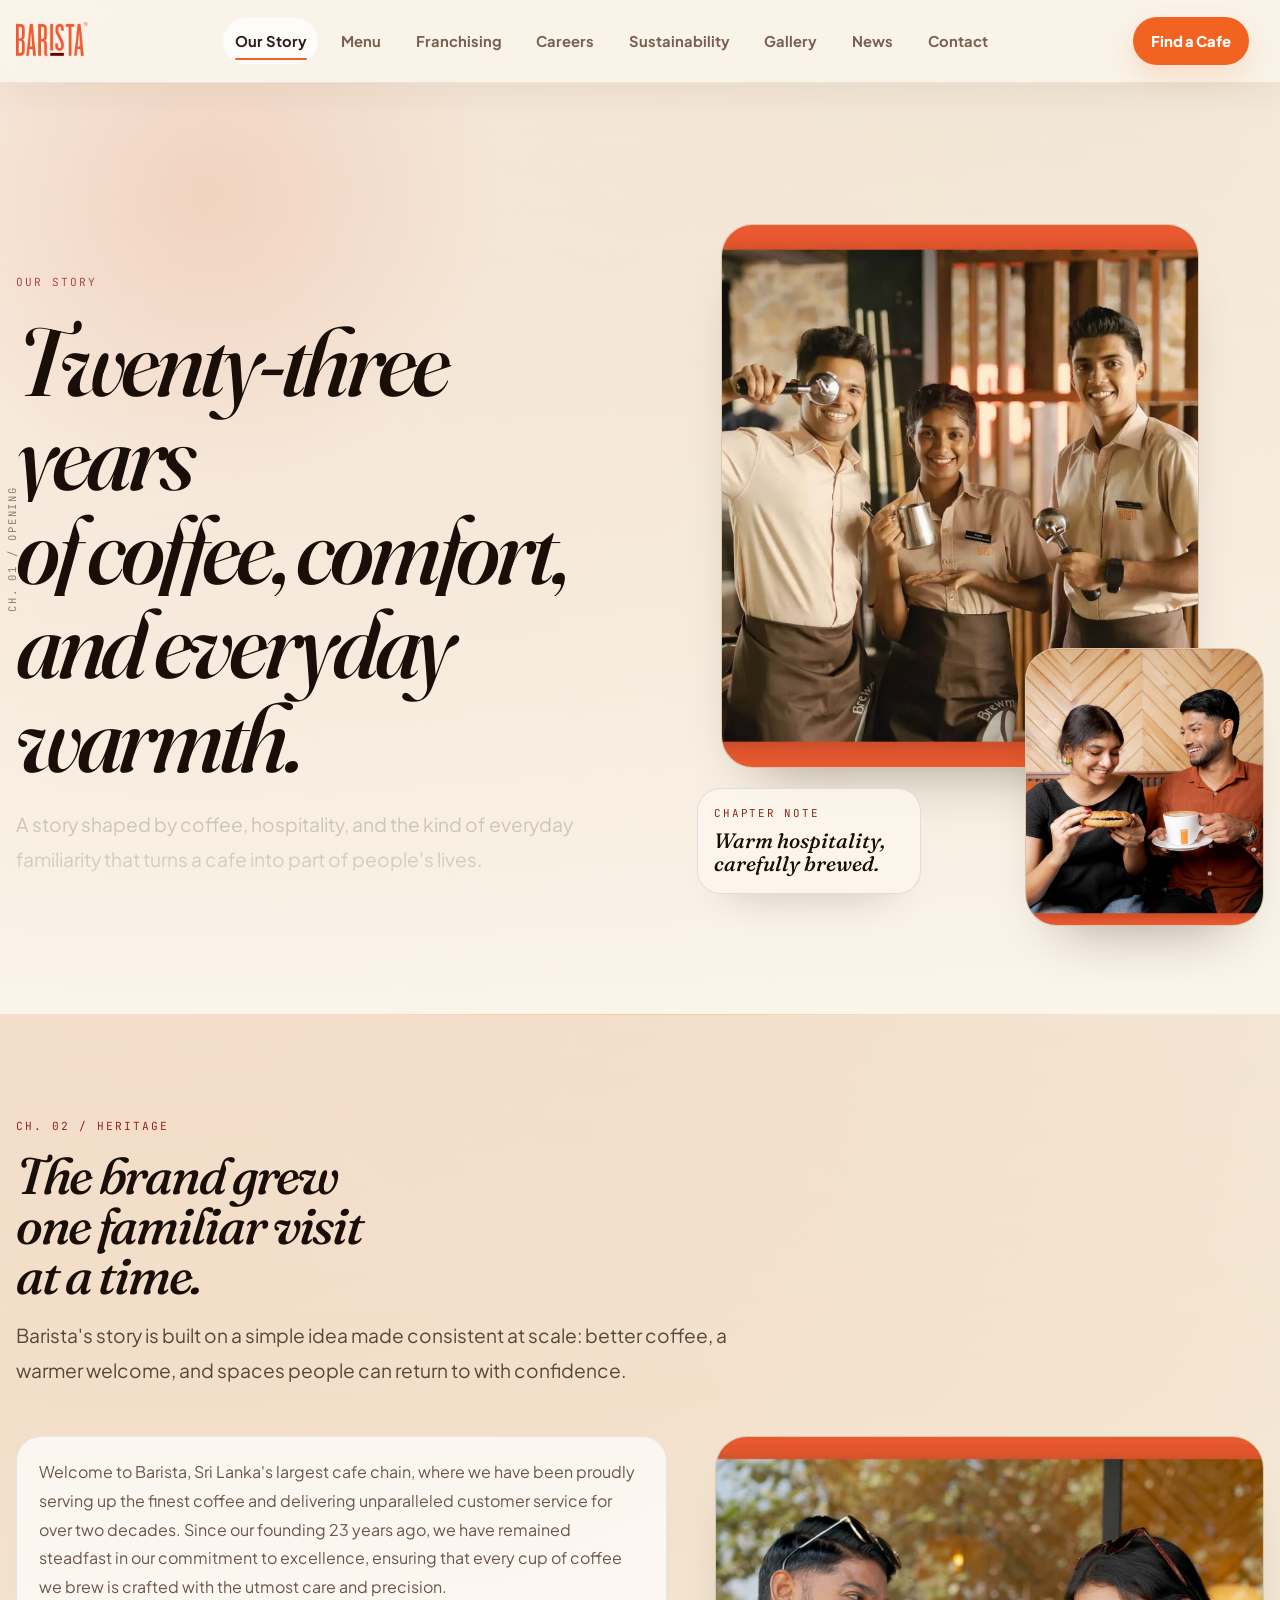
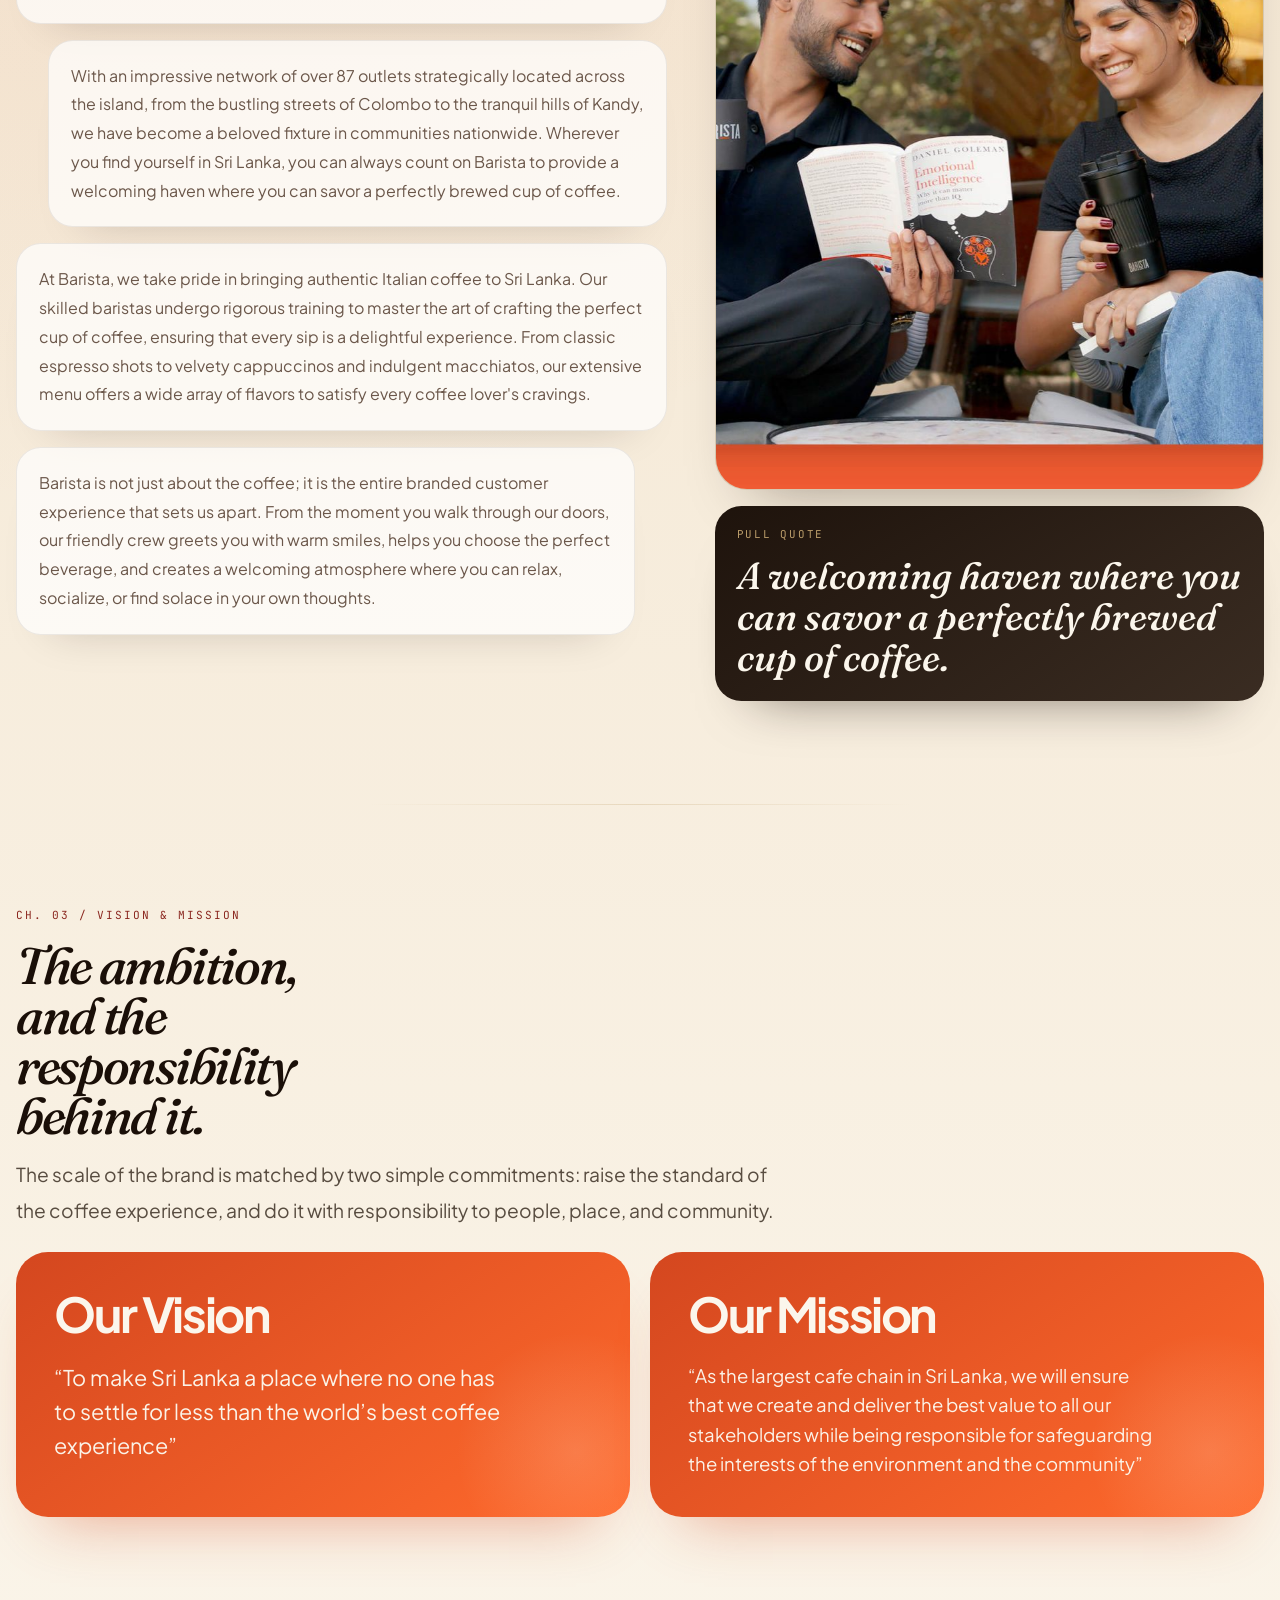
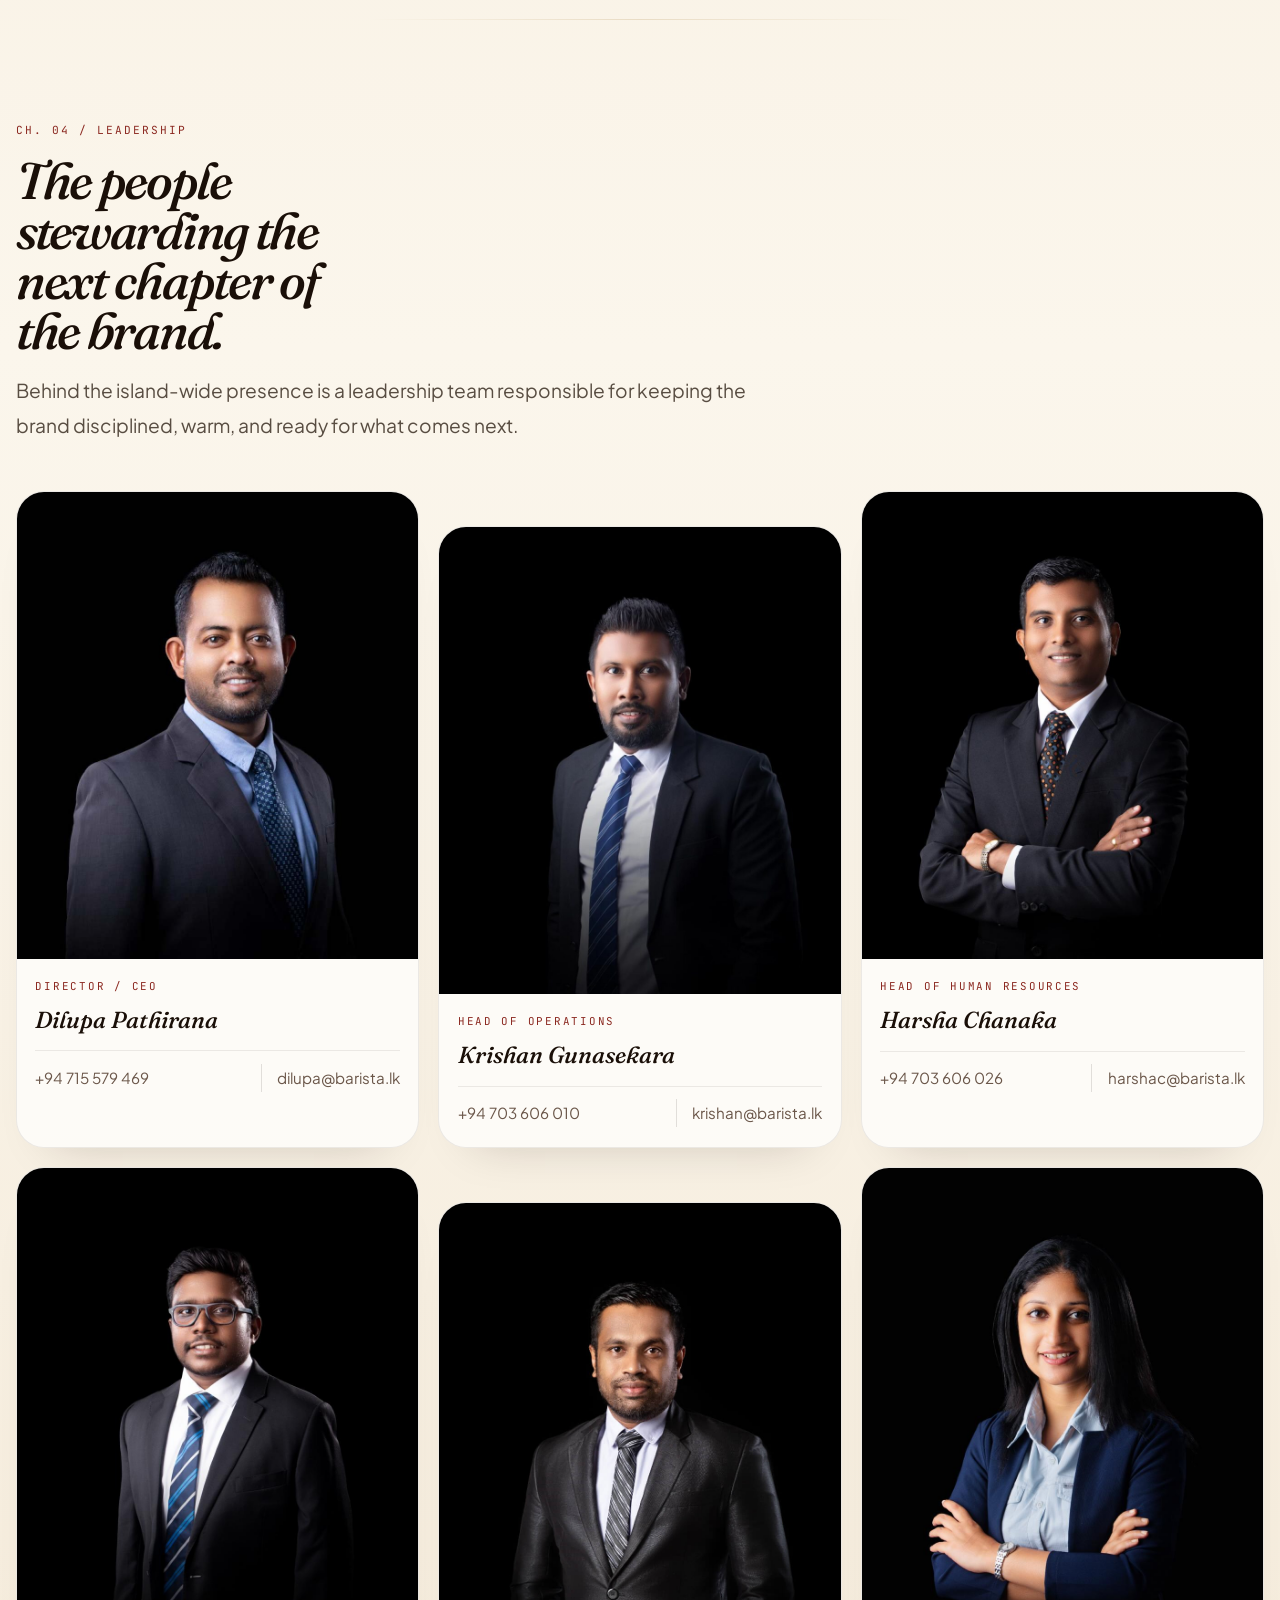
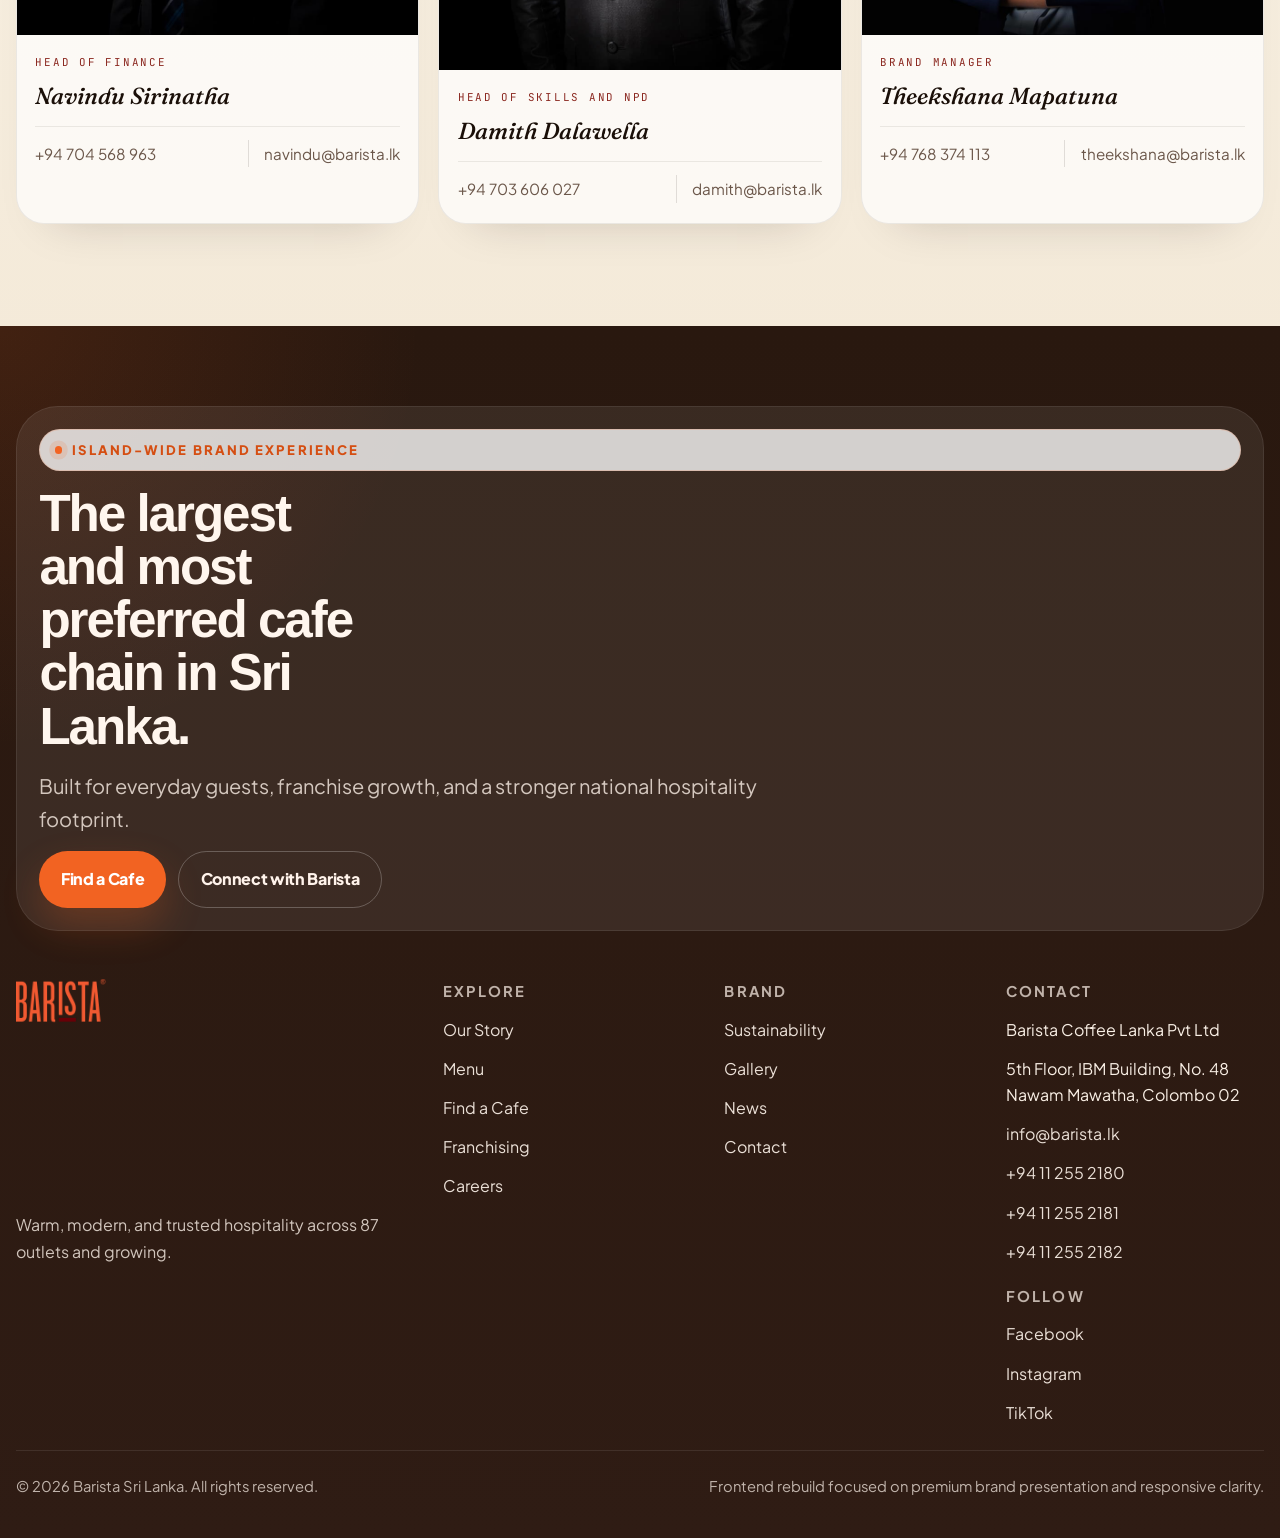
==== our-story.html @ 9b000ccd "Add rebuilt Barista site" ====
<!DOCTYPE html>
<html lang="en">
<head>
  <meta charset="UTF-8">
  <meta name="viewport" content="width=device-width, initial-scale=1.0">
  <title>Our Story | Barista Sri Lanka</title>
  <meta
    name="description"
    content="Step inside Barista Sri Lanka's story: 23 years of coffee, hospitality, island-wide presence, and the team shaping the brand."
  >
  <link rel="icon" href="assets/img/favicon.ico">
  <link rel="preconnect" href="https://fonts.googleapis.com">
  <link rel="preconnect" href="https://fonts.gstatic.com" crossorigin>
  <link
    href="https://fonts.googleapis.com/css2?family=Fraunces:ital,opsz,wght@0,9..144,300..900;1,9..144,300..900&family=Plus+Jakarta+Sans:wght@300..800&family=JetBrains+Mono:wght@400;500&display=swap"
    rel="stylesheet"
  >
  <link rel="stylesheet" href="styles/main.css">
  <script src="scripts/main.js" defer></script>
  <script src="scripts/our-story.js" defer></script>
</head>
<body class="page page--story">
  <site-header data-page="our-story"></site-header>

  <main class="os-page">
    <section class="os-hero" aria-labelledby="story-hero-title">
      <div class="container-wide os-hero__shell">
        <p class="os-spine" aria-hidden="true">CH. 01 / OPENING</p>

        <div class="os-hero__copy" data-story-settle>
          <p class="os-kicker">Our Story</p>
          <h1 class="os-display os-display--hero" id="story-hero-title">
            <span class="os-settle-line"><span>Twenty-three years</span></span>
            <span class="os-settle-line"><span>of coffee, comfort,</span></span>
            <span class="os-settle-line"><span>and everyday warmth.</span></span>
          </h1>
          <p class="os-hero__lead">
            A story shaped by coffee, hospitality, and the kind of everyday familiarity that turns a cafe into part of
            people's lives.
          </p>
        </div>

        <div class="os-hero__visual">
          <figure class="os-media os-hero__visual-main" data-reveal>
            <div class="os-parallax-frame" data-story-parallax>
              <img
                src="assets/img/slider2-1-1536x1025.jpg"
                alt="Guests enjoying coffee and conversation inside Barista"
                decoding="async"
              >
            </div>
          </figure>

          <figure class="os-media os-hero__visual-secondary" data-reveal>
            <div class="os-parallax-frame" data-story-parallax>
              <img
                src="assets/img/slider-oct-11-1536x1025.jpg"
                alt="A warm Barista cafe moment built around coffee and connection"
                loading="lazy"
                decoding="async"
              >
            </div>
          </figure>

          <div class="os-hero__plaque" data-reveal>
            <span>Chapter note</span>
            <strong>Warm hospitality, carefully brewed.</strong>
          </div>
        </div>
      </div>
    </section>

    <section class="os-section os-section--story" aria-labelledby="story-chapter-title" data-story-chapter>
      <div class="container-wide">
        <div class="os-section__heading" data-reveal>
          <p class="os-kicker">CH. 02 / HERITAGE</p>
          <h2 class="os-display os-display--section" id="story-chapter-title">The brand grew one familiar visit at a time.</h2>
          <p class="os-section__lead">
            Barista's story is built on a simple idea made consistent at scale: better coffee, a warmer welcome, and spaces
            people can return to with confidence.
          </p>
        </div>

        <div class="os-story__layout">
          <div class="os-story__copy">
            <article class="os-story-block" data-reveal>
              <p>
                Welcome to Barista, Sri Lanka's largest cafe chain, where we have been proudly serving up the finest coffee
                and delivering unparalleled customer service for over two decades. Since our founding 23 years ago, we have
                remained steadfast in our commitment to excellence, ensuring that every cup of coffee we brew is crafted with
                the utmost care and precision.
              </p>
            </article>

            <article class="os-story-block" data-reveal>
              <p>
                With an impressive network of over 87 outlets strategically located across the island, from the bustling
                streets of Colombo to the tranquil hills of Kandy, we have become a beloved fixture in communities nationwide.
                Wherever you find yourself in Sri Lanka, you can always count on Barista to provide a welcoming haven where
                you can savor a perfectly brewed cup of coffee.
              </p>
            </article>

            <article class="os-story-block" data-reveal>
              <p>
                At Barista, we take pride in bringing authentic Italian coffee to Sri Lanka. Our skilled baristas undergo
                rigorous training to master the art of crafting the perfect cup of coffee, ensuring that every sip is a
                delightful experience. From classic espresso shots to velvety cappuccinos and indulgent macchiatos, our
                extensive menu offers a wide array of flavors to satisfy every coffee lover's cravings.
              </p>
            </article>

            <article class="os-story-block" data-reveal>
              <p>
                Barista is not just about the coffee; it is the entire branded customer experience that sets us apart. From
                the moment you walk through our doors, our friendly crew greets you with warm smiles, helps you choose the
                perfect beverage, and creates a welcoming atmosphere where you can relax, socialize, or find solace in your
                own thoughts.
              </p>
            </article>
          </div>

          <div class="os-story__aside">
            <figure class="os-media os-story__media" data-reveal>
              <div class="os-parallax-frame" data-story-parallax>
                <img
                  src="assets/img/slider-oct-3-1536x1025.jpg"
                  alt="A refined Barista dining and cafe atmosphere"
                  loading="lazy"
                  decoding="async"
                >
              </div>
            </figure>

            <aside class="os-pullquote" data-reveal>
              <p class="os-pullquote__label">Pull quote</p>
              <blockquote>
                A welcoming haven where you can savor a perfectly brewed cup of coffee.
              </blockquote>
            </aside>
          </div>
        </div>
      </div>
    </section>

    <section class="os-section os-section--purpose" aria-labelledby="story-purpose-title" data-story-chapter>
      <div class="container-wide">
        <div class="os-section__heading os-section__heading--compact" data-reveal>
          <p class="os-kicker">CH. 03 / VISION &amp; MISSION</p>
          <h2 class="os-display os-display--section" id="story-purpose-title">The ambition, and the responsibility behind it.</h2>
          <p class="os-section__lead">
            The scale of the brand is matched by two simple commitments: raise the standard of the coffee experience, and
            do it with responsibility to people, place, and community.
          </p>
        </div>

        <div class="os-purpose-grid">
          <article class="os-purpose-card" data-reveal>
            <h3 class="os-purpose-card__title">Our Vision</h3>
            <blockquote class="os-purpose-card__body">
              &ldquo;To make Sri Lanka a place where no one has to settle for less than the world&rsquo;s best coffee experience&rdquo;
            </blockquote>
          </article>

          <article class="os-purpose-card os-purpose-card--mission" data-reveal>
            <h3 class="os-purpose-card__title">Our Mission</h3>
            <blockquote class="os-purpose-card__body">
              &ldquo;As the largest cafe chain in Sri Lanka, we will ensure that we create and deliver the best value to all
              our stakeholders while being responsible for safeguarding the interests of the environment and the
              community&rdquo;
            </blockquote>
          </article>
        </div>
      </div>
    </section>

    <section class="os-section os-section--team" aria-labelledby="story-team-title" data-story-chapter>
      <div class="container-wide">
        <div class="os-section__heading" data-reveal>
          <p class="os-kicker">CH. 04 / LEADERSHIP</p>
          <h2 class="os-display os-display--section" id="story-team-title">The people stewarding the next chapter of the brand.</h2>
          <p class="os-section__lead">
            Behind the island-wide presence is a leadership team responsible for keeping the brand disciplined, warm, and
            ready for what comes next.
          </p>
        </div>

        <div class="os-team-grid">
          <article class="os-team-card" data-reveal>
            <figure class="os-team-card__media">
              <img src="assets/img/Dilupa.jpg" alt="Portrait of Dilupa Pathirana" loading="lazy" decoding="async">
            </figure>
            <div class="os-team-card__body">
              <p class="os-team-card__role">Director / CEO</p>
              <h3>Dilupa Pathirana</h3>
              <div class="os-team-card__contact">
                <a href="tel:+94715579469">+94 715 579 469</a>
                <a href="mailto:dilupa@barista.lk">dilupa@barista.lk</a>
              </div>
            </div>
          </article>

          <article class="os-team-card" data-reveal>
            <figure class="os-team-card__media">
              <img src="assets/img/Krishan.jpeg" alt="Portrait of Krishan Gunasekara" loading="lazy" decoding="async">
            </figure>
            <div class="os-team-card__body">
              <p class="os-team-card__role">Head of Operations</p>
              <h3>Krishan Gunasekara</h3>
              <div class="os-team-card__contact">
                <a href="tel:+94703606010">+94 703 606 010</a>
                <a href="mailto:krishan@barista.lk">krishan@barista.lk</a>
              </div>
            </div>
          </article>

          <article class="os-team-card" data-reveal>
            <figure class="os-team-card__media">
              <img src="assets/img/harsha.jpeg" alt="Portrait of Harsha Chanaka" loading="lazy" decoding="async">
            </figure>
            <div class="os-team-card__body">
              <p class="os-team-card__role">Head of Human Resources</p>
              <h3>Harsha Chanaka</h3>
              <div class="os-team-card__contact">
                <a href="tel:+94703606026">+94 703 606 026</a>
                <a href="mailto:harshac@barista.lk">harshac@barista.lk</a>
              </div>
            </div>
          </article>

          <article class="os-team-card" data-reveal>
            <figure class="os-team-card__media">
              <img src="assets/img/navindu.jpg" alt="Portrait of Navindu Sirinatha" loading="lazy" decoding="async">
            </figure>
            <div class="os-team-card__body">
              <p class="os-team-card__role">Head of Finance</p>
              <h3>Navindu Sirinatha</h3>
              <div class="os-team-card__contact">
                <a href="tel:+94704568963">+94 704 568 963</a>
                <a href="mailto:navindu@barista.lk">navindu@barista.lk</a>
              </div>
            </div>
          </article>

          <article class="os-team-card" data-reveal>
            <figure class="os-team-card__media">
              <img src="assets/img/damith.jpg" alt="Portrait of Damith Dalawella" loading="lazy" decoding="async">
            </figure>
            <div class="os-team-card__body">
              <p class="os-team-card__role">Head of Skills and NPD</p>
              <h3>Damith Dalawella</h3>
              <div class="os-team-card__contact">
                <a href="tel:+94703606027">+94 703 606 027</a>
                <a href="mailto:damith@barista.lk">damith@barista.lk</a>
              </div>
            </div>
          </article>

          <article class="os-team-card" data-reveal>
            <figure class="os-team-card__media">
              <img src="assets/img/theekshana.jpeg" alt="Portrait of Theekshana Mapatuna" loading="lazy" decoding="async">
            </figure>
            <div class="os-team-card__body">
              <p class="os-team-card__role">Brand Manager</p>
              <h3>Theekshana Mapatuna</h3>
              <div class="os-team-card__contact">
                <a href="tel:+94768374113">+94 768 374 113</a>
                <a href="mailto:theekshana@barista.lk">theekshana@barista.lk</a>
              </div>
            </div>
          </article>
        </div>
      </div>
    </section>
  </main>

  <site-footer></site-footer>
</body>
</html>
---- styles/main.css ----
:root {
  --color-bg: #fffaf5;
  --color-bg-soft: #f8efe5;
  --color-bg-alt: #f3e6d8;
  --color-surface: rgba(255, 255, 255, 0.9);
  --color-surface-strong: #ffffff;
  --color-orange: #f26322;
  --color-orange-deep: #d54e12;
  --color-orange-soft: #ffe2d4;
  --color-brown: #8a5c3b;
  --color-brown-soft: #b69072;
  --color-espresso: #2f1c14;
  --color-espresso-soft: #4a3125;
  --color-text: #40291c;
  --color-muted: #7a6051;
  --color-line: rgba(64, 41, 28, 0.12);
  --color-line-strong: rgba(64, 41, 28, 0.2);
  --color-success: #3c7a54;
  --shadow-soft: 0 16px 40px rgba(73, 39, 18, 0.09);
  --shadow-card: 0 24px 80px rgba(73, 39, 18, 0.12);
  --shadow-hover: 0 26px 70px rgba(57, 28, 12, 0.18);
  --radius-sm: 12px;
  --radius-md: 20px;
  --radius-lg: 32px;
  --radius-xl: 42px;
  --space-1: 0.5rem;
  --space-2: 0.75rem;
  --space-3: 1rem;
  --space-4: 1.5rem;
  --space-5: 2rem;
  --space-6: 3rem;
  --space-7: 4rem;
  --space-8: 5rem;
  --space-9: 7rem;
  --space-10: 9rem;
  --container: min(1160px, calc(100% - 2rem));
  --container-wide: min(1280px, calc(100% - 2rem));
  --transition-base: 220ms ease;
  --transition-slow: 420ms ease;
  --font-sans: "Manrope", "Segoe UI", sans-serif;
  --font-display: "Fraunces", Georgia, serif;

  /* ── Manifesto palette ── */
  --paper: #f4ede1;
  --paper-cream: #fbf6ec;
  --paper-deep: #e6d8bf;
  --ink: #1a0f08;
  --ink-soft: #2a1d12;
  --smoke: #6b574a;
  --ember: #d4471f;
  --ember-deep: #a73717;
  --cardamom: #8b2820;
  --brass: #b08a4a;
  --brass-soft: #d9b87c;
  --ease-out-soft: cubic-bezier(0.2, 0.7, 0.2, 1);
  --font-mono: "JetBrains Mono", ui-monospace, "SF Mono", monospace;
}

*,
*::before,
*::after {
  box-sizing: border-box;
}

html {
  scroll-behavior: smooth;
}

body {
  margin: 0;
  font-family: var(--font-sans);
  background:
    radial-gradient(circle at top left, rgba(242, 99, 34, 0.12), transparent 26%),
    radial-gradient(circle at bottom right, rgba(138, 92, 59, 0.1), transparent 22%),
    var(--color-bg);
  color: var(--color-text);
  line-height: 1.65;
  text-rendering: optimizeLegibility;
  -webkit-font-smoothing: antialiased;
}

body.menu-open {
  overflow: hidden;
}

img,
picture,
video {
  display: block;
  max-width: 100%;
}

video {
  width: 100%;
}

button,
input,
select,
textarea {
  font: inherit;
}

a {
  color: inherit;
  text-decoration: none;
}

p,
ul,
ol,
figure {
  margin: 0;
}

ul,
ol {
  padding: 0;
}

site-header,
site-footer {
  display: block;
}

.container,
.container-wide {
  width: var(--container);
  margin-inline: auto;
}

.container-wide {
  width: var(--container-wide);
}

.section {
  padding: var(--space-9) 0;
}

.section--tight {
  padding: var(--space-7) 0;
}

.section--flush-top {
  padding-top: 0;
}

.section--accent {
  background: linear-gradient(180deg, rgba(243, 230, 216, 0.7), rgba(255, 250, 245, 0));
}

.section--dark {
  background: linear-gradient(135deg, #2b190f, #452b1f);
  color: #fbf4ed;
}

.stack {
  display: grid;
  gap: var(--space-4);
}

.split-grid {
  display: grid;
  gap: clamp(1.75rem, 4vw, 4rem);
  align-items: center;
  grid-template-columns: repeat(2, minmax(0, 1fr));
}

.three-up,
.four-up,
.auto-grid {
  display: grid;
  gap: 1.25rem;
}

.three-up {
  grid-template-columns: repeat(3, minmax(0, 1fr));
}

.four-up {
  grid-template-columns: repeat(4, minmax(0, 1fr));
}

.auto-grid {
  grid-template-columns: repeat(auto-fit, minmax(220px, 1fr));
}

.eyebrow {
  display: inline-flex;
  align-items: center;
  gap: 0.65rem;
  padding: 0.55rem 0.9rem;
  border: 1px solid rgba(242, 99, 34, 0.18);
  border-radius: 999px;
  background: rgba(255, 255, 255, 0.78);
  color: var(--color-orange-deep);
  font-size: 0.82rem;
  font-weight: 800;
  letter-spacing: 0.16em;
  text-transform: uppercase;
}

.eyebrow::before {
  content: "";
  width: 0.45rem;
  height: 0.45rem;
  border-radius: 50%;
  background: var(--color-orange);
  box-shadow: 0 0 0 0.35rem rgba(242, 99, 34, 0.14);
}

.display,
.section-title,
.page-title,
.hero-title {
  margin: 0;
  font-family: var(--font-sans);
  font-weight: 800;
  color: var(--color-espresso);
  line-height: 1.04;
  letter-spacing: -0.04em;
}

.hero-title {
  font-size: clamp(3.1rem, 8vw, 6.1rem);
  max-width: 11ch;
}

.page-title {
  font-size: clamp(2.8rem, 7vw, 4.7rem);
  max-width: 12ch;
}

.section-title {
  font-size: clamp(2rem, 4vw, 3.2rem);
  max-width: 12ch;
}

.display {
  font-size: clamp(2.3rem, 4.3vw, 3.7rem);
  max-width: 11ch;
}

.display--serif,
.page-title span,
.section-title span,
.hero-title span,
.accent-serf {
  font-family: var(--font-display);
  font-weight: 700;
}

.lead {
  font-size: clamp(1.05rem, 1.6vw, 1.25rem);
  color: var(--color-muted);
  max-width: 58ch;
}

.lead--light {
  color: rgba(255, 241, 233, 0.78);
}

.section-title--light {
  color: #fff6ee;
}

.muted {
  color: var(--color-muted);
}

.small {
  font-size: 0.92rem;
}

.pill-row,
.button-row,
.meta-row,
.tag-row {
  display: flex;
  flex-wrap: wrap;
  gap: 0.75rem;
}

.tag {
  display: inline-flex;
  align-items: center;
  gap: 0.45rem;
  padding: 0.45rem 0.8rem;
  border-radius: 999px;
  background: rgba(138, 92, 59, 0.12);
  color: var(--color-espresso);
  font-size: 0.88rem;
  font-weight: 700;
}

.tag--light {
  background: rgba(255, 255, 255, 0.16);
  color: #fff6ef;
}

.button {
  display: inline-flex;
  align-items: center;
  justify-content: center;
  gap: 0.65rem;
  min-height: 3.35rem;
  padding: 0.9rem 1.35rem;
  border: 0;
  border-radius: 999px;
  cursor: pointer;
  font-weight: 800;
  letter-spacing: -0.02em;
  transition:
    transform var(--transition-base),
    box-shadow var(--transition-base),
    background var(--transition-base),
    color var(--transition-base),
    border-color var(--transition-base);
}

.button:hover,
.button:focus-visible {
  transform: translateY(-2px);
}

.button:focus-visible,
.filter-chip:focus-visible,
.tabs__button:focus-visible,
.gallery-card__button:focus-visible,
.menu-toggle:focus-visible,
.dialog-close:focus-visible {
  outline: 3px solid rgba(242, 99, 34, 0.32);
  outline-offset: 2px;
}

.button--primary {
  background: var(--color-orange);
  color: #ffffff;
  box-shadow: 0 18px 38px rgba(242, 99, 34, 0.24);
}

.button--primary:hover,
.button--primary:focus-visible {
  background: var(--color-orange-deep);
  box-shadow: 0 22px 40px rgba(213, 78, 18, 0.24);
}

.button--secondary {
  background: #ffffff;
  color: var(--color-espresso);
  border: 1px solid rgba(64, 41, 28, 0.14);
  box-shadow: var(--shadow-soft);
}

.button--secondary:hover,
.button--secondary:focus-visible {
  border-color: rgba(64, 41, 28, 0.25);
}

.button--ghost {
  background: transparent;
  color: var(--color-espresso);
  border: 1px solid rgba(64, 41, 28, 0.16);
}

.button--ghost-light {
  color: #fff3eb;
  border: 1px solid rgba(255, 255, 255, 0.24);
}

.button--dark {
  background: #ffffff;
  color: var(--color-espresso);
}

.button__icon {
  width: 1.1rem;
  height: 1.1rem;
  border-radius: 50%;
  background: currentColor;
  opacity: 0.12;
}

.link-arrow {
  display: inline-flex;
  align-items: center;
  gap: 0.5rem;
  color: var(--color-orange-deep);
  font-weight: 800;
}

.link-arrow::after {
  content: "->";
  transition: transform var(--transition-base);
}

.link-arrow:hover::after,
.link-arrow:focus-visible::after {
  transform: translateX(0.2rem);
}

.card,
.surface,
.stat-card,
.feature-card,
.story-card,
.location-card,
.product-card,
.news-card,
.job-card,
.insight-card,
.info-card {
  position: relative;
  background: rgba(255, 255, 255, 0.92);
  border: 1px solid var(--color-line);
  border-radius: var(--radius-lg);
  box-shadow: var(--shadow-soft);
}

.card,
.surface,
.feature-card,
.story-card,
.location-card,
.product-card,
.news-card,
.job-card,
.insight-card,
.info-card {
  padding: 1.5rem;
}

.card--dark,
.surface--dark {
  background: rgba(52, 33, 23, 0.96);
  color: #fbf3eb;
  border-color: rgba(255, 255, 255, 0.12);
}

.card--soft {
  background: rgba(248, 239, 229, 0.8);
}

.hover-rise {
  transition:
    transform var(--transition-base),
    box-shadow var(--transition-base),
    border-color var(--transition-base);
}

.hover-rise:hover,
.hover-rise:focus-within {
  transform: translateY(-6px);
  box-shadow: var(--shadow-hover);
  border-color: rgba(242, 99, 34, 0.22);
}

.divider {
  height: 1px;
  background: var(--color-line);
}

.image-frame {
  position: relative;
  overflow: hidden;
  border-radius: var(--radius-xl);
  border: 1px solid rgba(64, 41, 28, 0.1);
  box-shadow: var(--shadow-card);
  background: #ffffff;
}

.image-frame img,
.image-frame video {
  width: 100%;
  height: 100%;
  object-fit: cover;
  transition: transform 700ms ease;
}

.image-frame:hover img,
.image-frame:hover video {
  transform: scale(1.03);
}

.media-badge {
  position: absolute;
  display: inline-grid;
  gap: 0.35rem;
  min-width: 10rem;
  padding: 1rem 1.1rem;
  border-radius: 1.4rem;
  background: rgba(255, 255, 255, 0.94);
  border: 1px solid rgba(64, 41, 28, 0.12);
  box-shadow: 0 18px 50px rgba(60, 37, 21, 0.16);
  backdrop-filter: blur(14px);
}

.media-badge strong {
  font-size: 1.4rem;
  line-height: 1;
}

.media-badge span {
  color: var(--color-muted);
  font-size: 0.9rem;
}

.section-header {
  display: grid;
  gap: 1rem;
  margin-bottom: clamp(2rem, 3vw, 3rem);
}

.section-header--split {
  display: flex;
  justify-content: space-between;
  align-items: end;
  gap: 1.5rem;
}

.header-shell {
  position: sticky;
  top: 0;
  z-index: 30;
  background: rgba(255, 250, 245, 0.9);
  backdrop-filter: blur(16px);
  border-bottom: 1px solid rgba(64, 41, 28, 0.08);
  box-shadow: 0 12px 30px rgba(60, 37, 21, 0.05);
}

.header-inner {
  width: var(--container-wide);
  margin-inline: auto;
  display: grid;
  align-items: center;
  grid-template-columns: auto minmax(0, 1fr) auto auto;
  gap: clamp(0.55rem, 1.2vw, 1.25rem);
  min-height: 5.15rem;
}

.brand-link {
  display: inline-flex;
  align-items: center;
  justify-self: start;
  flex: 0 0 auto;
  gap: 0;
}

.brand-link img {
  width: auto;
  height: clamp(2.4rem, 2.7vw, 2.85rem);
}

.brand-text {
  display: grid;
  gap: 0.1rem;
}

.brand-text strong {
  font-size: 0.92rem;
  letter-spacing: 0.05em;
  text-transform: uppercase;
}

.brand-text span {
  color: var(--color-muted);
  font-size: 0.8rem;
}

.nav-desktop ul,
.footer-link-list,
.social-list,
.article-meta,
.feature-list,
.timeline,
.facts-list,
.contact-list,
.mobile-link-list {
  list-style: none;
}

.nav-desktop ul {
  display: flex;
  align-items: center;
  justify-content: center;
  gap: clamp(0.15rem, 0.9vw, 0.8rem);
  flex-wrap: nowrap;
  min-width: 0;
}

.nav-desktop {
  min-width: 0;
}

.nav-desktop li {
  flex: 0 0 auto;
}

.nav-link {
  position: relative;
  display: inline-flex;
  align-items: center;
  min-height: 2.9rem;
  padding: 0.52rem 0.72rem;
  color: var(--color-muted);
  font-weight: 700;
  font-size: 0.92rem;
  line-height: 1;
  white-space: nowrap;
  text-wrap: nowrap;
  border-radius: 999px;
  transition: color var(--transition-base), background var(--transition-base);
}

.nav-link::after {
  content: "";
  position: absolute;
  left: 0.72rem;
  right: 0.72rem;
  bottom: 0.3rem;
  height: 2px;
  border-radius: 999px;
  background: var(--color-orange);
  transform: scaleX(0);
  transform-origin: center;
  transition: transform var(--transition-base);
}

.nav-link:hover,
.nav-link:focus-visible,
.nav-link[aria-current="page"] {
  color: var(--color-espresso);
  background: rgba(255, 255, 255, 0.72);
}

.nav-link:hover::after,
.nav-link:focus-visible::after,
.nav-link[aria-current="page"]::after {
  transform: scaleX(1);
}

.header-actions {
  display: flex;
  align-items: center;
  gap: 0.85rem;
  justify-self: end;
  flex: 0 0 auto;
}

.button--header-cta {
  min-height: 3rem;
  padding: 0.82rem 1.15rem;
  font-size: 0.92rem;
  line-height: 1;
  white-space: nowrap;
  box-shadow: 0 12px 28px rgba(242, 99, 34, 0.16);
}

.menu-toggle {
  display: none;
  width: 3rem;
  height: 3rem;
  border-radius: 50%;
  border: 1px solid var(--color-line);
  background: rgba(255, 255, 255, 0.82);
  align-items: center;
  justify-content: center;
  cursor: pointer;
}

.menu-toggle span,
.menu-toggle::before,
.menu-toggle::after {
  content: "";
  position: absolute;
  width: 1.15rem;
  height: 2px;
  border-radius: 999px;
  background: var(--color-espresso);
  transition: transform var(--transition-base), opacity var(--transition-base);
}

.menu-toggle span {
  position: relative;
}

.menu-toggle::before {
  transform: translateY(-0.38rem);
}

.menu-toggle::after {
  transform: translateY(0.38rem);
}

.mobile-menu {
  position: fixed;
  inset: 0;
  z-index: 35;
  opacity: 0;
  visibility: hidden;
  transition: opacity var(--transition-base), visibility var(--transition-base);
}

.mobile-menu.is-open {
  opacity: 1;
  visibility: visible;
}

.mobile-menu__backdrop {
  position: absolute;
  inset: 0;
  background: rgba(38, 23, 15, 0.45);
  backdrop-filter: blur(12px);
}

.mobile-menu__panel {
  position: absolute;
  top: 0;
  right: 0;
  display: grid;
  gap: 1.5rem;
  width: min(23rem, 100%);
  height: 100%;
  padding: 1.25rem;
  background: linear-gradient(180deg, #fff7f1, #f4e5d8);
  box-shadow: -20px 0 50px rgba(32, 17, 11, 0.14);
  transform: translateX(100%);
  transition: transform var(--transition-slow);
}

.mobile-menu.is-open .mobile-menu__panel {
  transform: translateX(0);
}

.mobile-menu__top {
  display: flex;
  justify-content: space-between;
  align-items: center;
}

.mobile-menu__close {
  width: 2.75rem;
  height: 2.75rem;
  border-radius: 50%;
  border: 1px solid var(--color-line);
  background: #fff;
  cursor: pointer;
}

.mobile-link-list {
  display: grid;
  gap: 0.35rem;
}

.mobile-link {
  display: flex;
  justify-content: space-between;
  align-items: center;
  padding: 1rem 1.1rem;
  border-radius: 1.25rem;
  background: rgba(255, 255, 255, 0.76);
  border: 1px solid rgba(64, 41, 28, 0.08);
  font-weight: 800;
}

.mobile-link span:first-child {
  white-space: nowrap;
}

.mobile-link span:last-child {
  color: var(--color-orange-deep);
}

.mobile-menu__footer {
  margin-top: auto;
  display: grid;
  gap: 1rem;
  padding: 1.15rem;
  border-radius: 1.6rem;
  background: rgba(47, 28, 20, 0.95);
  color: #fef6ee;
}

.hero {
  position: relative;
  overflow: hidden;
  padding: calc(var(--space-10) + 1rem) 0 var(--space-9);
}

.hero::before,
.page-hero::before {
  content: "";
  position: absolute;
  inset: 0;
  pointer-events: none;
  background:
    radial-gradient(circle at 8% 14%, rgba(242, 99, 34, 0.18), transparent 20%),
    radial-gradient(circle at 92% 12%, rgba(138, 92, 59, 0.12), transparent 18%),
    radial-gradient(circle at 50% 100%, rgba(242, 99, 34, 0.1), transparent 28%);
}

.hero-grid {
  position: relative;
  z-index: 1;
  display: grid;
  gap: clamp(2.2rem, 5vw, 4.75rem);
  align-items: center;
  grid-template-columns: minmax(0, 1.05fr) minmax(0, 0.95fr);
}

.hero-copy {
  display: grid;
  gap: 1.5rem;
}

.hero-actions {
  display: flex;
  flex-wrap: wrap;
  gap: 0.85rem;
}

.hero-metrics {
  display: grid;
  gap: 0.9rem;
  grid-template-columns: repeat(3, minmax(0, 1fr));
}

.hero-metric {
  padding: 1rem 1.1rem;
  border-radius: 1.35rem;
  background: rgba(255, 255, 255, 0.76);
  border: 1px solid rgba(64, 41, 28, 0.08);
  box-shadow: var(--shadow-soft);
}

.hero-metric strong {
  display: block;
  font-size: 1.45rem;
  line-height: 1.05;
  color: var(--color-espresso);
}

.hero-metric span {
  color: var(--color-muted);
  font-size: 0.9rem;
}

.hero-visual {
  position: relative;
  display: grid;
  gap: 1rem;
}

.hero-visual__main {
  aspect-ratio: 5 / 6;
  min-height: 28rem;
}

.hero-visual__main--video {
  overflow: hidden;
  background: #1c110d;
}

.hero-video {
  position: absolute;
  inset: 0;
  width: 100%;
  height: 100%;
  object-fit: cover;
}

.hero-video__overlay {
  position: absolute;
  inset: 0;
  background:
    linear-gradient(180deg, rgba(24, 14, 10, 0.08), rgba(24, 14, 10, 0.24) 42%, rgba(24, 14, 10, 0.62)),
    radial-gradient(circle at top left, rgba(242, 99, 34, 0.16), transparent 28%);
  pointer-events: none;
}

.hero-video__meta {
  position: absolute;
  left: 1rem;
  right: 7.6rem;
  bottom: 1rem;
  z-index: 1;
  display: grid;
  gap: 0.55rem;
  padding: 1rem 1.05rem;
  border-radius: 1.4rem;
  background: rgba(47, 28, 20, 0.6);
  border: 1px solid rgba(255, 255, 255, 0.12);
  backdrop-filter: blur(10px);
  color: #fff3ea;
}

.hero-video__meta strong {
  font-size: 1.15rem;
  line-height: 1.1;
}

.hero-video__meta span:last-child {
  max-width: 26ch;
  color: rgba(255, 241, 233, 0.78);
  font-size: 0.92rem;
}

.hero-visual__grid {
  display: grid;
  gap: 1rem;
  grid-template-columns: minmax(0, 1.2fr) minmax(12rem, 0.8fr);
}

.hero-visual__secondary {
  aspect-ratio: 1 / 1.18;
}

.hero-visual__card {
  display: grid;
  gap: 0.8rem;
  align-content: space-between;
  min-height: 100%;
  padding: 1.25rem;
  border-radius: var(--radius-xl);
  background: linear-gradient(180deg, rgba(47, 28, 20, 0.96), rgba(78, 49, 35, 0.98));
  color: #fff1e7;
  box-shadow: var(--shadow-card);
}

.hero-visual__card strong {
  font-size: 1.4rem;
  line-height: 1.1;
}

.hero-play {
  position: absolute;
  top: 1rem;
  right: 1rem;
  display: inline-flex;
  align-items: center;
  gap: 0.75rem;
  padding: 0.8rem 1rem;
  border-radius: 999px;
  background: rgba(255, 255, 255, 0.94);
  border: 1px solid rgba(64, 41, 28, 0.08);
  box-shadow: var(--shadow-soft);
  color: var(--color-espresso);
  cursor: pointer;
  z-index: 2;
}

.hero-play__icon {
  display: inline-grid;
  place-items: center;
  width: 2rem;
  height: 2rem;
  border-radius: 50%;
  background: var(--color-orange);
  color: #ffffff;
  font-size: 0;
}

.hero-play__icon::before {
  content: "";
  width: 0;
  height: 0;
  margin-left: 0.08rem;
  border-top: 0.32rem solid transparent;
  border-bottom: 0.32rem solid transparent;
  border-left: 0.46rem solid currentColor;
}

.hero-badge--top {
  top: 1rem;
  left: -1rem;
}

.hero-badge--bottom {
  bottom: -1.4rem;
  left: -1rem;
}

.intro-grid {
  display: grid;
  gap: clamp(1.75rem, 4vw, 4rem);
  grid-template-columns: minmax(0, 1.15fr) minmax(0, 0.85fr);
  align-items: start;
}

.stats-grid {
  display: grid;
  gap: 1rem;
  grid-template-columns: repeat(4, minmax(0, 1fr));
  margin-top: 2rem;
}

.stat-card {
  padding: 1.2rem;
}

.stat-card strong {
  display: block;
  font-size: 1.95rem;
  line-height: 1;
  color: var(--color-espresso);
}

.stat-card span {
  display: block;
  margin-top: 0.6rem;
  color: var(--color-muted);
}

.award-card {
  overflow: hidden;
  padding: 0;
}

.award-card__content {
  display: grid;
  gap: 1rem;
  padding: 1.5rem;
}

.award-card__image {
  aspect-ratio: 4 / 3;
}

.award-list {
  display: grid;
  gap: 0.75rem;
}

.award-list li {
  padding-left: 1.2rem;
  position: relative;
  color: var(--color-muted);
}

.award-list li::before {
  content: "";
  position: absolute;
  left: 0;
  top: 0.72rem;
  width: 0.45rem;
  height: 0.45rem;
  border-radius: 50%;
  background: var(--color-orange);
}

.feature-grid {
  display: grid;
  gap: 1.15rem;
  grid-template-columns: repeat(4, minmax(0, 1fr));
}

.feature-card {
  display: grid;
  gap: 1rem;
}

.feature-card img {
  width: 3rem;
  height: 3rem;
  object-fit: contain;
}

.feature-card h3,
.story-card h3,
.product-card h3,
.location-card h3,
.job-card h3,
.news-card h3,
.insight-card h3,
.info-card h3 {
  margin: 0;
  font-size: 1.2rem;
  line-height: 1.2;
  letter-spacing: -0.03em;
}

.locations-preview {
  display: grid;
  gap: clamp(1.8rem, 4vw, 4rem);
  align-items: center;
  grid-template-columns: minmax(0, 1fr) minmax(18rem, 0.9fr);
}

.region-grid {
  display: grid;
  gap: 0.9rem;
  grid-template-columns: repeat(2, minmax(0, 1fr));
}

.region-card {
  display: grid;
  gap: 0.3rem;
  padding: 1rem 1.1rem;
  border-radius: 1.2rem;
  background: rgba(255, 255, 255, 0.92);
  border: 1px solid rgba(64, 41, 28, 0.08);
}

.region-card strong {
  font-size: 1.3rem;
  line-height: 1;
}

.map-frame {
  overflow: hidden;
  padding: 1rem;
  border-radius: var(--radius-xl);
  background:
    radial-gradient(circle at top, rgba(242, 99, 34, 0.14), transparent 36%),
    rgba(255, 255, 255, 0.82);
  border: 1px solid rgba(64, 41, 28, 0.1);
  box-shadow: var(--shadow-card);
}

.map-frame img {
  width: 100%;
  border-radius: calc(var(--radius-xl) - 1rem);
}

.menu-preview-grid {
  display: grid;
  gap: clamp(1.5rem, 4vw, 3rem);
  align-items: stretch;
  grid-template-columns: minmax(0, 0.95fr) minmax(0, 1.05fr);
}

.menu-highlight {
  min-height: 100%;
}

.menu-highlight .image-frame {
  aspect-ratio: 4 / 5;
}

.menu-highlight__panel {
  position: absolute;
  left: 1rem;
  right: 1rem;
  bottom: 1rem;
  display: grid;
  gap: 0.65rem;
  padding: 1rem 1.05rem;
  border-radius: 1.45rem;
  background: rgba(255, 255, 255, 0.92);
  border: 1px solid rgba(64, 41, 28, 0.08);
  backdrop-filter: blur(12px);
}

.menu-categories {
  display: grid;
  gap: 1rem;
  grid-template-columns: repeat(2, minmax(0, 1fr));
}

.product-card {
  display: grid;
  gap: 1rem;
}

.product-card__meta {
  display: flex;
  justify-content: space-between;
  gap: 1rem;
  color: var(--color-muted);
  font-size: 0.9rem;
}

.loyalty-panel {
  position: relative;
  overflow: hidden;
  display: grid;
  gap: clamp(1.6rem, 4vw, 4rem);
  align-items: center;
  grid-template-columns: minmax(14rem, 0.65fr) minmax(0, 1fr);
  padding: clamp(1.4rem, 4vw, 3rem);
  border-radius: var(--radius-xl);
  background:
    radial-gradient(circle at top right, rgba(242, 99, 34, 0.25), transparent 22%),
    linear-gradient(135deg, #2a190f, #4a2c20);
  color: #fff3ea;
  box-shadow: var(--shadow-card);
}

.loyalty-panel::after {
  content: "";
  position: absolute;
  width: 18rem;
  height: 18rem;
  right: -7rem;
  bottom: -8rem;
  border-radius: 50%;
  background: rgba(242, 99, 34, 0.18);
  filter: blur(4px);
}

.loyalty-art {
  position: relative;
  z-index: 1;
}

.loyalty-art img {
  width: min(16rem, 100%);
  margin-inline: auto;
  filter: drop-shadow(0 24px 45px rgba(0, 0, 0, 0.25));
}

.loyalty-copy {
  position: relative;
  z-index: 1;
  display: grid;
  gap: 1rem;
}

.benefit-list {
  display: grid;
  gap: 0.75rem;
}

.benefit-list li {
  position: relative;
  padding-left: 1.5rem;
}

.benefit-list li::before {
  content: "";
  position: absolute;
  top: 0.52rem;
  left: 0;
  width: 0.68rem;
  height: 0.68rem;
  border-radius: 50%;
  background: var(--color-orange);
  box-shadow: 0 0 0 0.3rem rgba(242, 99, 34, 0.12);
}

.franchise-section {
  display: grid;
  gap: 2rem;
}

.franchise-hero-grid,
.franchise-process,
.story-grid,
.contact-grid,
.news-layout,
.page-hero-grid,
.content-sidebar,
.insight-layout {
  display: grid;
  gap: clamp(1.5rem, 4vw, 3rem);
}

.franchise-hero-grid {
  grid-template-columns: minmax(0, 1fr) minmax(20rem, 0.95fr);
  align-items: start;
}

.franchise-support-grid {
  display: grid;
  gap: 1rem;
  grid-template-columns: repeat(4, minmax(0, 1fr));
}

.support-card {
  display: grid;
  gap: 0.8rem;
  padding: 1.3rem;
  border-radius: 1.6rem;
  background: rgba(255, 255, 255, 0.92);
  border: 1px solid rgba(64, 41, 28, 0.08);
}

.support-card__icon {
  display: inline-grid;
  place-items: center;
  width: 3rem;
  height: 3rem;
  border-radius: 1rem;
  background: rgba(242, 99, 34, 0.12);
  color: var(--color-orange-deep);
  font-size: 1.2rem;
  font-weight: 900;
}

.news-layout {
  grid-template-columns: minmax(0, 1.1fr) minmax(20rem, 0.9fr);
}

.news-feature {
  overflow: hidden;
  padding: 0;
}

.news-feature__image {
  aspect-ratio: 16 / 10;
}

.news-feature__content {
  display: grid;
  gap: 1rem;
  padding: 1.5rem;
}

.news-list {
  display: grid;
  gap: 1rem;
}

.news-card {
  display: grid;
  gap: 1rem;
}

.news-card__image {
  overflow: hidden;
  border-radius: calc(var(--radius-lg) - 0.4rem);
  aspect-ratio: 16 / 10;
}

.news-card__image img {
  width: 100%;
  height: 100%;
  object-fit: cover;
}

.article-meta,
.footer-link-list,
.social-list,
.timeline,
.facts-list,
.contact-list,
.news-archive {
  display: grid;
  gap: 0.8rem;
}

.article-meta {
  grid-template-columns: repeat(auto-fit, minmax(9rem, max-content));
  color: var(--color-muted);
  font-size: 0.9rem;
}

.gallery-preview {
  display: grid;
  gap: 1rem;
  grid-template-columns: 1.1fr 0.9fr 0.9fr;
}

.gallery-column {
  display: grid;
  gap: 1rem;
}

.gallery-card__button {
  position: relative;
  overflow: hidden;
  width: 100%;
  padding: 0;
  border: 0;
  border-radius: var(--radius-lg);
  background: transparent;
  cursor: pointer;
  box-shadow: var(--shadow-soft);
}

.gallery-card__button img {
  width: 100%;
  height: 100%;
  object-fit: cover;
  transition: transform 700ms ease;
}

.gallery-card__button:hover img,
.gallery-card__button:focus-visible img {
  transform: scale(1.04);
}

.gallery-card__button::after {
  content: attr(data-caption);
  position: absolute;
  left: 1rem;
  right: 1rem;
  bottom: 1rem;
  padding: 0.85rem 0.95rem;
  border-radius: 1rem;
  background: rgba(255, 255, 255, 0.9);
  border: 1px solid rgba(64, 41, 28, 0.08);
  color: var(--color-espresso);
  font-weight: 700;
  opacity: 0;
  transform: translateY(0.65rem);
  transition: opacity var(--transition-base), transform var(--transition-base);
}

.gallery-card__button:hover::after,
.gallery-card__button:focus-visible::after {
  opacity: 1;
  transform: translateY(0);
}

.gallery-location-list {
  display: grid;
  gap: 1.5rem;
}

.gallery-location {
  display: grid;
  gap: 1.35rem;
  padding: 1.4rem;
  border-radius: var(--radius-xl);
  background: rgba(255, 255, 255, 0.9);
  border: 1px solid rgba(64, 41, 28, 0.1);
  box-shadow: var(--shadow-soft);
}

.gallery-location__header {
  display: flex;
  justify-content: space-between;
  align-items: flex-start;
  gap: 1.5rem;
}

.gallery-location__title {
  display: grid;
  gap: 0.65rem;
}

.gallery-location__summary {
  max-width: 32ch;
}

.gallery-location__grid {
  display: grid;
  gap: 1rem;
  grid-template-columns: minmax(0, 1.2fr) minmax(0, 0.9fr) minmax(0, 0.9fr);
  grid-auto-rows: minmax(14rem, 1fr);
}

.gallery-location__grid .gallery-card__button {
  height: 100%;
}

.gallery-card__button--feature {
  grid-row: span 2;
}

.gallery-card__button--feature img {
  object-position: center;
}

.footer-shell {
  padding: var(--space-8) 0 2.5rem;
  background:
    radial-gradient(circle at top left, rgba(242, 99, 34, 0.12), transparent 24%),
    linear-gradient(180deg, #29180f, #2f1c14);
  color: #f9efe5;
}

.footer-shell .section-title {
  color: #fff6ee;
}

.footer-shell .container-wide {
  display: grid;
  gap: 1.5rem;
}

.footer-cta {
  display: grid;
  gap: 1rem;
  padding: 1.4rem;
  border-radius: var(--radius-xl);
  background: rgba(255, 255, 255, 0.08);
  border: 1px solid rgba(255, 255, 255, 0.08);
}

.footer-cta__lead {
  max-width: 54ch;
  color: rgba(255, 243, 235, 0.78);
}

.footer-main {
  display: grid;
  gap: 1.5rem;
  grid-template-columns: minmax(0, 1.25fr) repeat(3, minmax(0, 0.8fr));
  padding-top: 1.5rem;
}

.footer-copy {
  color: rgba(255, 245, 236, 0.78);
}

.footer-social-block {
  margin-top: 1.2rem;
}

.footer-brand img {
  height: 3rem;
  width: auto;
}

.footer-heading {
  margin: 0 0 0.8rem;
  font-size: 0.92rem;
  text-transform: uppercase;
  letter-spacing: 0.14em;
  color: rgba(255, 243, 235, 0.7);
}

.footer-link-list a,
.contact-list a,
.social-list a {
  color: rgba(255, 245, 236, 0.9);
  transition: color var(--transition-base);
}

.footer-link-list a:hover,
.footer-link-list a:focus-visible,
.contact-list a:hover,
.contact-list a:focus-visible,
.social-list a:hover,
.social-list a:focus-visible {
  color: #ffffff;
}

.footer-bottom {
  display: flex;
  justify-content: space-between;
  gap: 1rem;
  padding-top: 1.4rem;
  border-top: 1px solid rgba(255, 255, 255, 0.09);
  color: rgba(255, 245, 236, 0.7);
  font-size: 0.92rem;
}

.page-hero {
  position: relative;
  overflow: hidden;
  padding: calc(var(--space-10) - 1rem) 0 var(--space-7);
}

.page-hero-grid {
  position: relative;
  z-index: 1;
  align-items: center;
  grid-template-columns: minmax(0, 1fr) minmax(18rem, 0.88fr);
}

.page-hero-art {
  min-height: 22rem;
  aspect-ratio: 5 / 4;
}

.page-summary {
  max-width: 62ch;
}

.story-grid {
  grid-template-columns: minmax(0, 0.95fr) minmax(0, 1.05fr);
  align-items: start;
}

.story-card {
  display: grid;
  gap: 1rem;
}

.story-card--image {
  padding: 0;
  overflow: hidden;
}

.story-card--image img {
  width: 100%;
  height: 100%;
  object-fit: cover;
}

.timeline {
  position: relative;
  gap: 1rem;
}

.timeline::before {
  content: "";
  position: absolute;
  left: 0.52rem;
  top: 0.2rem;
  bottom: 0.2rem;
  width: 2px;
  background: rgba(242, 99, 34, 0.22);
}

.timeline li {
  position: relative;
  padding-left: 2.2rem;
}

.timeline li::before {
  content: "";
  position: absolute;
  left: 0;
  top: 0.35rem;
  width: 1rem;
  height: 1rem;
  border-radius: 50%;
  background: #ffffff;
  border: 2px solid var(--color-orange);
  box-shadow: 0 0 0 0.3rem rgba(242, 99, 34, 0.12);
}

.timeline strong {
  display: block;
  margin-bottom: 0.35rem;
}

.facts-grid {
  display: grid;
  gap: 1rem;
  grid-template-columns: repeat(3, minmax(0, 1fr));
}

.facts-list li {
  position: relative;
  padding-left: 1.2rem;
}

.facts-list li::before {
  content: "";
  position: absolute;
  left: 0;
  top: 0.72rem;
  width: 0.42rem;
  height: 0.42rem;
  border-radius: 50%;
  background: var(--color-orange);
}

.tabs {
  display: grid;
  gap: 1.5rem;
}

.tabs__controls {
  display: flex;
  flex-wrap: wrap;
  gap: 0.75rem;
}

.tabs__button,
.filter-chip {
  display: inline-flex;
  align-items: center;
  justify-content: center;
  min-height: 2.9rem;
  padding: 0.65rem 1rem;
  border-radius: 999px;
  border: 1px solid rgba(64, 41, 28, 0.14);
  background: rgba(255, 255, 255, 0.78);
  color: var(--color-muted);
  cursor: pointer;
  font-weight: 800;
  transition:
    background var(--transition-base),
    color var(--transition-base),
    border-color var(--transition-base),
    transform var(--transition-base);
}

.tabs__button:hover,
.tabs__button.is-active,
.filter-chip:hover,
.filter-chip.is-active {
  background: var(--color-orange);
  color: #ffffff;
  border-color: var(--color-orange);
}

.tabs__button[aria-selected="true"] {
  background: var(--color-orange);
  color: #ffffff;
  border-color: var(--color-orange);
}

.tabs__panel {
  display: none;
}

.tabs__panel.is-active {
  display: block;
}

.menu-grid,
.jobs-grid,
.insight-grid,
.news-archive,
.location-directory__grid,
.gallery-grid {
  display: grid;
  gap: 1rem;
}

.menu-grid {
  grid-template-columns: repeat(3, minmax(0, 1fr));
}

.location-toolbar {
  display: grid;
  gap: 1rem;
}

.search-input,
.field input,
.field textarea,
.field select {
  width: 100%;
  min-height: 3.4rem;
  padding: 0.95rem 1rem;
  border-radius: 1.1rem;
  border: 1px solid rgba(64, 41, 28, 0.14);
  background: rgba(255, 255, 255, 0.88);
  color: var(--color-espresso);
  transition: border-color var(--transition-base), box-shadow var(--transition-base);
}

.search-input:focus,
.field input:focus,
.field textarea:focus,
.field select:focus {
  border-color: rgba(242, 99, 34, 0.34);
  box-shadow: 0 0 0 4px rgba(242, 99, 34, 0.12);
  outline: 0;
}

.field textarea {
  min-height: 9rem;
  resize: vertical;
}

.location-directory__grid {
  grid-template-columns: repeat(3, minmax(0, 1fr));
}

.location-card {
  display: grid;
  gap: 0.8rem;
}

.location-card__count {
  display: inline-flex;
  align-items: center;
  width: max-content;
  padding: 0.4rem 0.75rem;
  border-radius: 999px;
  background: rgba(242, 99, 34, 0.12);
  color: var(--color-orange-deep);
  font-weight: 800;
  font-size: 0.88rem;
}

.location-card.is-hidden {
  display: none;
}

.directory-empty {
  display: none;
  padding: 1rem 1.2rem;
  border-radius: 1.2rem;
  background: rgba(255, 255, 255, 0.78);
  border: 1px dashed rgba(64, 41, 28, 0.16);
  color: var(--color-muted);
}

.directory-empty.is-visible {
  display: block;
}

.contact-grid {
  grid-template-columns: minmax(0, 1fr) minmax(20rem, 0.9fr);
  align-items: start;
}

.contact-list li,
.footer-link-list li,
.social-list li {
  color: inherit;
}

.form-grid {
  display: grid;
  gap: 1rem;
  grid-template-columns: repeat(2, minmax(0, 1fr));
}

.form-grid .field--full {
  grid-column: 1 / -1;
}

.field {
  display: grid;
  gap: 0.45rem;
}

.field label {
  font-weight: 800;
  color: var(--color-espresso);
}

.form-status {
  color: var(--color-success);
  font-weight: 700;
}

.info-card {
  display: grid;
  gap: 0.9rem;
}

.jobs-grid {
  grid-template-columns: repeat(4, minmax(0, 1fr));
}

.job-card {
  display: grid;
  gap: 0.75rem;
}

.job-card__meta {
  color: var(--color-muted);
  font-size: 0.92rem;
}

.insight-grid {
  grid-template-columns: repeat(3, minmax(0, 1fr));
}

.insight-card {
  display: grid;
  gap: 0.9rem;
}

.quote-card {
  padding: 1.5rem;
  border-radius: var(--radius-xl);
  background: rgba(255, 255, 255, 0.84);
  border: 1px solid rgba(64, 41, 28, 0.08);
  box-shadow: var(--shadow-soft);
}

.quote-card blockquote {
  margin: 0;
  font-family: var(--font-display);
  font-size: clamp(1.45rem, 3vw, 2rem);
  line-height: 1.25;
  color: var(--color-espresso);
}

.dialog {
  width: min(62rem, calc(100% - 1rem));
  padding: 0;
  border: 0;
  border-radius: 2rem;
  background: #0c0806;
  overflow: hidden;
}

.dialog::backdrop {
  background: rgba(28, 16, 10, 0.72);
  backdrop-filter: blur(8px);
}

.dialog__content {
  position: relative;
}

.dialog-close {
  position: absolute;
  top: 1rem;
  right: 1rem;
  z-index: 1;
  width: 2.8rem;
  height: 2.8rem;
  border: 0;
  border-radius: 50%;
  background: rgba(255, 255, 255, 0.92);
  color: var(--color-espresso);
  cursor: pointer;
}

.dialog--video video {
  max-height: min(78vh, 46rem);
  background: #000;
}

.lightbox-dialog {
  width: min(78rem, calc(100% - 1rem));
  background: transparent;
}

.lightbox-dialog .dialog__content {
  display: grid;
  gap: 0.75rem;
}

.lightbox-dialog img {
  width: 100%;
  max-height: 82vh;
  border-radius: 1.8rem;
  object-fit: contain;
  background: #17100c;
}

.lightbox-caption {
  color: #fbf4ed;
  text-align: center;
}

[data-reveal] {
  opacity: 0;
  transform: translateY(26px);
  transition:
    opacity 650ms ease,
    transform 650ms ease;
}

[data-reveal].is-visible {
  opacity: 1;
  transform: translateY(0);
}

@media (max-width: 1100px) {
  .header-inner {
    gap: 0.55rem;
    min-height: 4.95rem;
  }

  .nav-link {
    padding-inline: 0.56rem;
    font-size: 0.87rem;
  }

  .button--header-cta {
    padding-inline: 1rem;
    font-size: 0.88rem;
  }

  .gallery-location__header {
    display: grid;
  }

  .gallery-location__grid {
    grid-template-columns: repeat(2, minmax(0, 1fr));
  }

  .three-up,
  .feature-grid,
  .franchise-support-grid,
  .jobs-grid {
    grid-template-columns: repeat(2, minmax(0, 1fr));
  }

  .stats-grid {
    grid-template-columns: repeat(2, minmax(0, 1fr));
  }

  .menu-grid,
  .location-directory__grid,
  .insight-grid {
    grid-template-columns: repeat(2, minmax(0, 1fr));
  }
}

@media (max-width: 980px) {
  .header-inner {
    grid-template-columns: auto 1fr auto;
  }

  .nav-desktop,
  .header-actions .button {
    display: none;
  }

  .menu-toggle {
    position: relative;
    display: inline-flex;
  }

  .hero-grid,
  .intro-grid,
  .locations-preview,
  .menu-preview-grid,
  .franchise-hero-grid,
  .news-layout,
  .page-hero-grid,
  .story-grid,
  .contact-grid,
  .split-grid {
    grid-template-columns: 1fr;
  }

  .hero {
    padding-top: calc(var(--space-9) + 1rem);
  }

  .hero-title {
    max-width: 14ch;
  }

  .hero-visual__main {
    min-height: 22rem;
  }

  .hero-video__meta {
    right: 1rem;
  }

  .hero-badge--top {
    left: 1rem;
  }

  .hero-badge--bottom {
    left: 1rem;
    bottom: 1rem;
  }

  .hero-metrics {
    grid-template-columns: repeat(2, minmax(0, 1fr));
  }

  .gallery-preview {
    grid-template-columns: 1fr;
  }

  .footer-main {
    grid-template-columns: repeat(2, minmax(0, 1fr));
  }
}

@media (max-width: 720px) {
  .section {
    padding: var(--space-7) 0;
  }

  .hero {
    padding-top: calc(var(--space-8) + 1.5rem);
    padding-bottom: var(--space-7);
  }

  .page-hero {
    padding-top: calc(var(--space-8) + 1rem);
  }

  .hero-metrics,
  .three-up,
  .four-up,
  .stats-grid,
  .feature-grid,
  .region-grid,
  .menu-categories,
  .form-grid,
  .facts-grid,
  .jobs-grid,
  .menu-grid,
  .location-directory__grid,
  .insight-grid,
  .franchise-support-grid,
  .footer-main {
    grid-template-columns: 1fr;
  }

  .hero-visual__grid {
    grid-template-columns: 1fr;
  }

  .gallery-location__grid {
    grid-template-columns: 1fr;
    grid-auto-rows: auto;
  }

  .gallery-card__button--feature {
    grid-row: span 1;
  }

  .hero-visual__secondary {
    aspect-ratio: 16 / 10;
  }

  .hero-badge--top,
  .hero-badge--bottom {
    position: static;
  }

  .header-shell {
    backdrop-filter: blur(12px);
  }

  .section-header--split,
  .footer-bottom {
    display: grid;
    justify-content: start;
  }

  .loyalty-panel {
    grid-template-columns: 1fr;
  }

  .gallery-card__button::after {
    opacity: 1;
    transform: translateY(0);
    position: static;
    margin-top: 0;
    border-radius: 0 0 var(--radius-lg) var(--radius-lg);
  }
}

@media (max-width: 560px) {
  .container,
  .container-wide {
    width: min(100% - 1rem, var(--container));
  }

  .header-inner {
    min-height: 4.6rem;
  }

  .brand-text {
    display: none;
  }

  .brand-link img {
    height: 2.2rem;
  }

  .hero-title {
    font-size: clamp(2.75rem, 13vw, 4rem);
  }

  .page-title {
    font-size: clamp(2.4rem, 12vw, 3.3rem);
  }

  .section-title {
    font-size: clamp(1.8rem, 8vw, 2.5rem);
  }

  .card,
  .surface,
  .feature-card,
  .story-card,
  .location-card,
  .product-card,
  .news-card,
  .job-card,
  .insight-card,
  .info-card,
  .support-card {
    padding: 1.25rem;
  }

  .mobile-menu__panel {
    width: 100%;
    padding: 1rem;
  }

  .gallery-location {
    padding: 1.2rem;
  }

  .hero-video__meta {
    left: 0.75rem;
    right: 0.75rem;
    bottom: 0.75rem;
    padding: 0.9rem;
  }

  .hero-video__meta span:last-child {
    display: none;
  }
}

@media (prefers-reduced-motion: reduce) {
  html {
    scroll-behavior: auto;
  }

  *,
  *::before,
  *::after {
    animation: none !important;
    transition: none !important;
  }

  [data-reveal] {
    opacity: 1 !important;
    transform: none !important;
  }

  [data-settle] .m-settle-line {
    opacity: 1 !important;
    transform: none !important;
  }

  .m-marquee__track {
    animation: none !important;
  }

  .m-dot--pulse {
    animation: none !important;
  }

  .m-trophy__ticker-dot {
    animation: none !important;
  }

  .m-hero__scroll-line {
    animation: none !important;
  }
}

/* ============ HOME MANIFESTO ============ */

/* Scoped font for homepage body */
.page--home {
  font-family: "Plus Jakarta Sans", "Segoe UI", sans-serif;
}

/* ── Text-settle animation ── */
[data-settle] .m-settle-line {
  display: block;
  opacity: 0;
  transform: translateY(28px);
  transition:
    opacity 700ms var(--ease-out-soft),
    transform 700ms var(--ease-out-soft);
}

[data-settle].is-settled .m-settle-line {
  opacity: 1;
  transform: translateY(0);
}

/* ── Chapter marks ── */
.m-chapter-mark {
  position: absolute;
  left: 1.5rem;
  top: 50%;
  transform: translateY(-50%) rotate(180deg);
  writing-mode: vertical-rl;
  font-family: var(--font-mono);
  font-size: 0.65rem;
  letter-spacing: 0.14em;
  text-transform: uppercase;
  color: var(--smoke);
  opacity: 0.6;
  pointer-events: none;
}

.m-eyebrow {
  display: block;
  font-family: var(--font-mono);
  font-size: 0.65rem;
  letter-spacing: 0.18em;
  text-transform: uppercase;
  color: var(--smoke);
  margin-bottom: 1rem;
}

.m-eyebrow--light {
  color: var(--brass-soft);
}

/* ════════════════════════════════════════
   ACT 1 — HERO
════════════════════════════════════════ */
.m-hero {
  position: relative;
  width: 100%;
  height: 100vh;
  min-height: 560px;
  background: var(--ink);
  display: flex;
  flex-direction: column;
  align-items: center;
  justify-content: center;
  overflow: hidden;
}

.m-hero__video {
  position: absolute;
  inset: 0;
  width: 100%;
  height: 100%;
  object-fit: cover;
  opacity: 0.55;
}

.m-hero__vignette {
  position: absolute;
  inset: 0;
  background:
    radial-gradient(ellipse at center, transparent 30%, rgba(26, 15, 8, 0.72) 100%),
    linear-gradient(to bottom, rgba(26, 15, 8, 0.35) 0%, transparent 40%, transparent 60%, rgba(26, 15, 8, 0.7) 100%);
  pointer-events: none;
}

.m-hero__label {
  position: absolute;
  font-family: var(--font-mono);
  font-size: 0.62rem;
  letter-spacing: 0.16em;
  text-transform: uppercase;
  color: rgba(251, 246, 236, 0.55);
  top: 1.6rem;
  z-index: 2;
}

.m-hero__label--tl { left: 1.8rem; }
.m-hero__label--tr { right: 1.8rem; }

.m-hero__center {
  position: relative;
  z-index: 2;
  text-align: center;
  padding: 0 1.5rem;
}

.m-hero__headline {
  font-family: var(--font-display);
  font-size: clamp(3rem, 8vw, 8rem);
  font-weight: 300;
  font-style: italic;
  line-height: 1.05;
  color: #fff;
  margin: 0;
  max-width: 18ch;
}

.m-hero__bottom {
  position: absolute;
  bottom: 2.2rem;
  left: 0;
  right: 0;
  z-index: 2;
  display: flex;
  align-items: flex-end;
  justify-content: space-between;
  padding: 0 1.8rem;
}

.m-hero__film-btn {
  display: inline-flex;
  align-items: center;
  gap: 0.5rem;
  background: transparent;
  border: 1px solid rgba(251, 246, 236, 0.35);
  color: rgba(251, 246, 236, 0.85);
  padding: 0.55rem 1.1rem;
  border-radius: 2rem;
  font-family: var(--font-mono);
  font-size: 0.7rem;
  letter-spacing: 0.08em;
  cursor: pointer;
  transition: border-color 220ms, color 220ms, background 220ms;
}

.m-hero__film-btn:hover,
.m-hero__film-btn:focus-visible {
  border-color: rgba(251, 246, 236, 0.7);
  color: #fff;
  background: rgba(255, 255, 255, 0.07);
  outline: none;
}

.m-hero__film-icon {
  font-size: 1rem;
  line-height: 1;
}

.m-hero__scroll-cue {
  display: flex;
  flex-direction: column;
  align-items: center;
  gap: 0.4rem;
  opacity: 0.45;
  position: absolute;
  left: 50%;
  bottom: 0;
  transform: translateX(-50%);
}

.m-hero__scroll-line {
  width: 1px;
  height: 2.4rem;
  background: rgba(251, 246, 236, 0.6);
  animation: scrollPulse 2s ease-in-out infinite;
}

.m-hero__scroll-word {
  font-family: var(--font-mono);
  font-size: 0.58rem;
  letter-spacing: 0.18em;
  text-transform: uppercase;
  color: rgba(251, 246, 236, 0.7);
}

@keyframes scrollPulse {
  0%, 100% { opacity: 0.4; transform: scaleY(1); }
  50% { opacity: 0.9; transform: scaleY(1.15); }
}

/* ════════════════════════════════════════
   ACT 2 — OPENING LINE
════════════════════════════════════════ */
.m-opening {
  position: relative;
  background: var(--paper-cream);
  padding: 12rem 2rem;
  overflow: hidden;
}

/* SVG noise overlay */
.m-opening__noise {
  position: absolute;
  inset: 0;
  opacity: 0.04;
  pointer-events: none;
  background-image: url("data:image/svg+xml,%3Csvg xmlns='http://www.w3.org/2000/svg' width='300' height='300'%3E%3Cfilter id='n'%3E%3CfeTurbulence type='fractalNoise' baseFrequency='0.75' numOctaves='4' stitchTiles='stitch'/%3E%3C/filter%3E%3Crect width='300' height='300' filter='url(%23n)' opacity='1'/%3E%3C/svg%3E");
  background-size: 200px 200px;
}

.m-opening__inner {
  position: relative;
  max-width: 56ch;
  margin: 0 auto;
  text-align: center;
}

.m-opening__quote {
  font-family: var(--font-display);
  font-size: clamp(1.6rem, 3vw, 2rem);
  font-weight: 400;
  font-style: normal;
  line-height: 1.5;
  color: var(--ink);
  margin: 0 0 1.5rem;
  border: none;
  padding: 0;
  quotes: none;
}

.m-opening__cite {
  font-family: var(--font-mono);
  font-size: 0.7rem;
  letter-spacing: 0.12em;
  color: var(--smoke);
  font-style: normal;
}

/* ════════════════════════════════════════
   ACT 3 — TROPHIES
════════════════════════════════════════ */
.m-trophies {
  position: relative;
  background: var(--paper);
  padding: 8rem 2rem 10rem;
  overflow: hidden;
}

.m-trophies__watermark {
  position: absolute;
  inset: 0;
  display: flex;
  align-items: center;
  justify-content: center;
  font-family: var(--font-display);
  font-size: clamp(8rem, 28vw, 22rem);
  font-weight: 700;
  color: var(--ink);
  opacity: 0.05;
  pointer-events: none;
  user-select: none;
  letter-spacing: -0.02em;
  white-space: nowrap;
}

.m-trophies__field {
  position: relative;
  max-width: 1160px;
  margin: 0 auto;
  min-height: 520px;
}

.m-trophy {
  position: absolute;
  display: flex;
  flex-direction: column;
}

.m-trophy--tl {
  top: 0;
  left: 0;
}

.m-trophy--mr {
  top: 8rem;
  right: 0;
  text-align: right;
}

.m-trophy--bl {
  bottom: 0;
  left: 4rem;
}

.m-trophy__num {
  font-family: var(--font-display);
  font-size: clamp(8rem, 18vw, 18rem);
  font-weight: 700;
  line-height: 0.88;
  color: var(--ink);
  letter-spacing: -0.03em;
  display: block;
}

.m-trophy__caption {
  font-family: var(--font-mono);
  font-size: 0.7rem;
  letter-spacing: 0.14em;
  text-transform: uppercase;
  color: var(--smoke);
  margin-top: 0.6rem;
}

.m-trophy__ticker {
  display: inline-flex;
  align-items: center;
  gap: 0.4rem;
  margin-top: 0.5rem;
  font-family: var(--font-mono);
  font-size: 0.68rem;
  color: var(--ember);
  letter-spacing: 0.06em;
}

.m-trophy__ticker-dot {
  display: inline-block;
  width: 6px;
  height: 6px;
  border-radius: 50%;
  background: var(--ember);
  animation: dotPulse 1.8s ease-in-out infinite;
}

@keyframes dotPulse {
  0%, 100% { opacity: 1; transform: scale(1); }
  50% { opacity: 0.35; transform: scale(0.6); }
}

/* ════════════════════════════════════════
   ACT 4 — MAP
════════════════════════════════════════ */
.m-map-section {
  background: var(--paper-cream);
  padding: 7rem 0 8rem;
}

.m-map-section__title {
  font-family: var(--font-display);
  font-size: clamp(1.8rem, 3.5vw, 2.8rem);
  font-weight: 400;
  font-style: italic;
  color: var(--ink);
  max-width: 24ch;
  margin: 0 0 4rem;
  line-height: 1.25;
}

.m-map-layout {
  display: grid;
  grid-template-columns: 1fr 1fr;
  gap: 4rem;
  align-items: start;
}

.m-map-wrap {
  position: relative;
  display: flex;
  justify-content: center;
}

.m-island-svg {
  width: 100%;
  max-width: 340px;
  height: auto;
  display: block;
}

.m-island__shape {
  filter: drop-shadow(0 8px 32px rgba(26, 15, 8, 0.1));
}

.m-dot-group {
  cursor: pointer;
  transition: opacity 220ms;
}

.m-dot-group:focus-visible {
  outline: 2px solid var(--ember);
  outline-offset: 4px;
  border-radius: 50%;
}

.m-dot--pulse {
  animation: mapPulse 2.8s ease-in-out infinite;
}

.m-dot-group:nth-child(2) .m-dot--pulse { animation-delay: 0.3s; }
.m-dot-group:nth-child(3) .m-dot--pulse { animation-delay: 0.6s; }
.m-dot-group:nth-child(4) .m-dot--pulse { animation-delay: 0.9s; }
.m-dot-group:nth-child(5) .m-dot--pulse { animation-delay: 1.2s; }

@keyframes mapPulse {
  0%, 100% { opacity: 0.85; r: attr(r px); }
  50% { opacity: 0.55; }
}

.m-dot__ring {
  animation: ringExpand 2.8s ease-out infinite;
  transform-origin: center;
  transform-box: fill-box;
}

@keyframes ringExpand {
  0% { r: attr(r px); opacity: 0.7; }
  60% { opacity: 0; }
  100% { opacity: 0; }
}

/* Tooltip */
.m-map-tooltip {
  position: absolute;
  background: var(--ink);
  color: #fbf6ec;
  padding: 0.75rem 1rem;
  border-radius: 10px;
  pointer-events: auto;
  width: 170px;
  box-shadow: 0 8px 24px rgba(26, 15, 8, 0.28);
  z-index: 10;
  transform: translateY(-8px);
  transition: opacity 180ms, transform 180ms;
}

.m-map-tooltip--hidden {
  display: none;
}

.m-map-tooltip strong {
  display: block;
  font-family: var(--font-display);
  font-size: 1rem;
  font-weight: 600;
  margin-bottom: 0.15rem;
}

.m-map-tooltip span {
  display: block;
  font-family: var(--font-mono);
  font-size: 0.65rem;
  opacity: 0.7;
  margin-bottom: 0.5rem;
}

.m-map-tooltip a {
  font-family: var(--font-mono);
  font-size: 0.65rem;
  color: var(--brass-soft);
  text-decoration: none;
  letter-spacing: 0.06em;
}

.m-map-tooltip a:hover { text-decoration: underline; }

/* District list */
.m-district-list {
  display: flex;
  flex-direction: column;
  gap: 1.5rem;
}

.m-district-ul {
  list-style: none;
  margin: 0;
  padding: 0;
  display: flex;
  flex-direction: column;
  gap: 0.1rem;
}

.m-district-item button {
  display: flex;
  align-items: center;
  justify-content: space-between;
  width: 100%;
  background: transparent;
  border: none;
  border-bottom: 1px solid var(--paper-deep);
  padding: 0.7rem 0.2rem;
  font-family: "Plus Jakarta Sans", sans-serif;
  font-size: 0.9rem;
  color: var(--ink-soft);
  cursor: pointer;
  text-align: left;
  transition: color 200ms, border-color 200ms;
}

.m-district-item button span {
  font-family: var(--font-mono);
  font-size: 0.7rem;
  color: var(--smoke);
}

.m-district-item button:hover,
.m-district-item button:focus-visible {
  color: var(--ember);
  border-color: var(--ember);
  outline: none;
}

.m-district-item--active button {
  color: var(--ember);
  font-weight: 600;
}

.m-map-cta {
  align-self: flex-start;
  background: var(--ember);
  color: #fff;
  border: none;
  padding: 0.8rem 1.6rem;
  border-radius: 2rem;
  font-size: 0.9rem;
  font-weight: 600;
  transition: background 220ms;
  text-decoration: none;
}

.m-map-cta:hover { background: var(--ember-deep); }

/* ════════════════════════════════════════
   ACT 5 — A DAY AT BARISTA
════════════════════════════════════════ */
.m-day {
  background: var(--ink);
  padding: 6rem 0 4rem;
  overflow: hidden;
}

.m-day__header {
  margin-bottom: 3rem;
}

.m-day__title {
  font-family: var(--font-display);
  font-size: clamp(2rem, 4vw, 3.2rem);
  font-weight: 400;
  font-style: italic;
  color: var(--paper-cream);
  margin: 0;
  line-height: 1.2;
}

.m-day__rail {
  display: flex;
  gap: 1.2rem;
  overflow-x: auto;
  scroll-snap-type: x mandatory;
  padding: 0 max(1.5rem, calc((100vw - 1160px) / 2));
  padding-bottom: 2rem;
  scrollbar-width: thin;
  scrollbar-color: rgba(251, 246, 236, 0.15) transparent;
  -webkit-overflow-scrolling: touch;
}

.m-day__rail::-webkit-scrollbar { height: 3px; }
.m-day__rail::-webkit-scrollbar-track { background: transparent; }
.m-day__rail::-webkit-scrollbar-thumb { background: rgba(251, 246, 236, 0.2); border-radius: 2px; }

.m-moment {
  flex: 0 0 clamp(220px, 30vw, 340px);
  scroll-snap-align: start;
  aspect-ratio: 3 / 4;
  border-radius: 16px;
  overflow: hidden;
  position: relative;
}

.m-moment__img-wrap {
  position: absolute;
  inset: 0;
}

.m-moment__img-wrap img {
  width: 100%;
  height: 100%;
  object-fit: cover;
  transition: transform 500ms var(--ease-out-soft);
}

.m-moment:hover .m-moment__img-wrap img {
  transform: scale(1.04);
}

.m-moment__overlay {
  position: absolute;
  inset: 0;
  background: linear-gradient(to top, rgba(26, 15, 8, 0.82) 0%, transparent 55%);
  display: flex;
  flex-direction: column;
  justify-content: flex-end;
  padding: 1.4rem;
  gap: 0.3rem;
}

.m-moment__time {
  font-family: var(--font-mono);
  font-size: 0.6rem;
  letter-spacing: 0.14em;
  color: var(--brass-soft);
  text-transform: uppercase;
}

.m-moment__line {
  font-family: var(--font-display);
  font-size: 1.05rem;
  font-weight: 500;
  color: #fff;
  margin: 0;
  line-height: 1.3;
}

/* ════════════════════════════════════════
   MARQUEE STRIP
════════════════════════════════════════ */
.m-marquee {
  background: var(--ink);
  height: 80px;
  overflow: hidden;
  display: flex;
  align-items: center;
  border-top: 1px solid rgba(251, 246, 236, 0.06);
  border-bottom: 1px solid rgba(251, 246, 236, 0.06);
}

.m-marquee__track {
  display: flex;
  white-space: nowrap;
  animation: marqueeScroll 30s linear infinite;
}

.m-marquee__content {
  font-family: var(--font-display);
  font-size: clamp(1.1rem, 2.5vw, 1.6rem);
  font-style: italic;
  color: rgba(251, 246, 236, 0.75);
  padding-right: 3rem;
  flex-shrink: 0;
  letter-spacing: 0.02em;
}

@keyframes marqueeScroll {
  from { transform: translateX(0); }
  to { transform: translateX(-50%); }
}

/* ════════════════════════════════════════
   ACT 6 — THE CROWN
════════════════════════════════════════ */
.m-crown {
  background: var(--ink);
  padding: 8rem 0;
}

.m-crown__inner {
  display: grid;
  grid-template-columns: 5fr 7fr;
  gap: 5rem;
  align-items: center;
}

.m-crown__title {
  font-family: var(--font-display);
  font-size: clamp(2rem, 4vw, 3.2rem);
  font-weight: 400;
  font-style: italic;
  color: var(--paper-cream);
  line-height: 1.2;
  margin: 0 0 1.5rem;
}

.m-crown__body {
  font-size: 0.95rem;
  line-height: 1.7;
  color: rgba(251, 246, 236, 0.65);
  margin: 0 0 1.2rem;
  max-width: 42ch;
}

.m-crown__stat {
  font-size: 0.9rem;
  color: rgba(251, 246, 236, 0.5);
  margin: 0 0 2rem;
}

.m-crown__stat strong {
  font-family: var(--font-display);
  font-size: 1.6rem;
  font-weight: 700;
  color: var(--brass-soft);
}

.m-crown__actions {
  display: flex;
  gap: 1rem;
  flex-wrap: wrap;
}

.m-crown__btn--primary {
  background: var(--ember);
  color: #fff;
  border: none;
  padding: 0.8rem 1.6rem;
  border-radius: 2rem;
  font-size: 0.88rem;
  font-weight: 600;
  text-decoration: none;
  transition: background 220ms;
}

.m-crown__btn--primary:hover { background: var(--ember-deep); }

.m-crown__btn--ghost {
  background: transparent;
  color: rgba(251, 246, 236, 0.75);
  border: 1px solid rgba(251, 246, 236, 0.25);
  padding: 0.8rem 1.6rem;
  border-radius: 2rem;
  font-size: 0.88rem;
  font-weight: 500;
  text-decoration: none;
  transition: border-color 220ms, color 220ms;
}

.m-crown__btn--ghost:hover {
  border-color: rgba(251, 246, 236, 0.6);
  color: #fff;
}

/* Crown card */
.m-crown__card-wrap {
  display: flex;
  justify-content: center;
  perspective: 900px;
}

.m-crown__card {
  position: relative;
  width: 360px;
  max-width: 100%;
  aspect-ratio: 360 / 220;
  border-radius: 20px;
  background: linear-gradient(135deg, var(--brass-soft) 0%, var(--brass) 60%, #8a6530 100%);
  box-shadow:
    0 24px 64px rgba(0, 0, 0, 0.5),
    0 4px 16px rgba(176, 138, 74, 0.3),
    inset 0 1px 0 rgba(255, 255, 255, 0.25);
  display: flex;
  flex-direction: column;
  justify-content: space-between;
  padding: 1.4rem 1.6rem 1.3rem;
  overflow: hidden;
  transform-style: preserve-3d;
  transition: transform 220ms var(--ease-out-soft), box-shadow 220ms;
  cursor: default;
  will-change: transform;
}

.m-crown__card-shine {
  position: absolute;
  inset: 0;
  border-radius: 20px;
  pointer-events: none;
  background: radial-gradient(circle at 30% 30%, rgba(255, 255, 255, 0.22) 0%, transparent 60%);
  transition: background 60ms linear;
  mix-blend-mode: screen;
}

.m-crown__card-top { display: flex; align-items: flex-start; }

.m-crown__card-logo {
  height: 28px;
  width: auto;
  filter: brightness(0) invert(1);
  opacity: 0.9;
}

.m-crown__card-mid {
  display: flex;
  align-items: center;
  justify-content: center;
}

.m-crown__card-name-brand {
  font-family: var(--font-display);
  font-size: 1.5rem;
  font-weight: 600;
  letter-spacing: 0.06em;
  color: rgba(26, 15, 8, 0.65);
}

.m-crown__card-bot {
  display: flex;
  align-items: flex-end;
  justify-content: space-between;
}

.m-crown__card-member {
  font-family: var(--font-mono);
  font-size: 0.7rem;
  letter-spacing: 0.14em;
  color: rgba(26, 15, 8, 0.6);
}

.m-crown__icon {
  width: 32px;
  height: 24px;
  color: rgba(26, 15, 8, 0.55);
}

/* ════════════════════════════════════════
   ACT 7 — THE JOURNAL
════════════════════════════════════════ */
.m-journal {
  background: var(--paper);
  padding: 7rem 0;
}

.m-journal__header {
  margin-bottom: 3.5rem;
}

.m-journal__title {
  font-family: var(--font-display);
  font-size: clamp(2rem, 4vw, 3rem);
  font-weight: 400;
  font-style: italic;
  color: var(--ink);
  margin: 0;
  line-height: 1.2;
}

.m-journal__grid {
  display: grid;
  grid-template-columns: 7fr 5fr;
  gap: 3rem;
  align-items: start;
}

.m-journal__lead-img {
  aspect-ratio: 16 / 10;
  overflow: hidden;
  border-radius: 14px;
  margin-bottom: 1.5rem;
  position: relative;
}

.m-journal__lead-img::after {
  content: "";
  position: absolute;
  inset: 0;
  background: var(--ink);
  transform: translateX(-100%);
  transition: transform 700ms var(--ease-out-soft);
}

.m-journal__lead[data-reveal].is-visible .m-journal__lead-img::after {
  transform: translateX(100%);
}

.m-journal__lead-img img {
  width: 100%;
  height: 100%;
  object-fit: cover;
}

.m-journal__date {
  display: block;
  font-family: var(--font-mono);
  font-size: 0.65rem;
  letter-spacing: 0.12em;
  color: var(--smoke);
  margin-bottom: 0.6rem;
  text-transform: uppercase;
}

.m-journal__headline {
  font-family: var(--font-display);
  font-size: clamp(1.4rem, 2.5vw, 1.9rem);
  font-weight: 600;
  color: var(--ink);
  line-height: 1.25;
  margin: 0 0 0.8rem;
}

.m-journal__lede {
  font-size: 0.92rem;
  color: var(--smoke);
  line-height: 1.65;
  margin: 0 0 1.2rem;
  max-width: 52ch;
}

.m-journal__arrow {
  font-family: var(--font-mono);
  font-size: 0.7rem;
  letter-spacing: 0.1em;
  color: var(--ember);
  text-decoration: none;
  transition: letter-spacing 200ms;
}

.m-journal__arrow:hover { letter-spacing: 0.2em; }

.m-journal__stack {
  display: flex;
  flex-direction: column;
  gap: 2.5rem;
}

.m-journal__secondary {
  display: grid;
  grid-template-columns: 120px 1fr;
  gap: 1.2rem;
  align-items: start;
}

.m-journal__sec-img {
  aspect-ratio: 1;
  overflow: hidden;
  border-radius: 10px;
}

.m-journal__sec-img img {
  width: 100%;
  height: 100%;
  object-fit: cover;
}

.m-journal__sec-headline {
  font-family: var(--font-display);
  font-size: 1.05rem;
  font-weight: 600;
  color: var(--ink);
  line-height: 1.3;
  margin: 0 0 0.6rem;
}

.m-journal__footer {
  margin-top: 3rem;
  text-align: right;
}

.m-journal__all {
  font-family: var(--font-mono);
  font-size: 0.75rem;
  letter-spacing: 0.12em;
  color: var(--ink);
  text-decoration: none;
  border-bottom: 1px solid var(--ink);
  padding-bottom: 2px;
  transition: color 200ms, border-color 200ms;
}

.m-journal__all:hover {
  color: var(--ember);
  border-color: var(--ember);
}

/* ════════════════════════════════════════
   ACT 8 — THE INVITATION
════════════════════════════════════════ */
.m-invitation {
  position: relative;
  min-height: 80vh;
  display: flex;
  align-items: flex-end;
  justify-content: center;
  overflow: hidden;
}

.m-invitation__bg {
  position: absolute;
  inset: 0;
  width: 100%;
  height: 100%;
  object-fit: cover;
}

.m-invitation__overlay {
  position: absolute;
  inset: 0;
  background: linear-gradient(to bottom, transparent 0%, rgba(26, 15, 8, 0.85) 100%);
}

.m-invitation__content {
  position: relative;
  z-index: 2;
  text-align: center;
  padding: 4rem 1.5rem 5rem;
  display: flex;
  flex-direction: column;
  align-items: center;
  gap: 1.8rem;
}

.m-invitation__line {
  font-family: var(--font-display);
  font-size: clamp(3rem, 8vw, 7rem);
  font-weight: 300;
  font-style: italic;
  color: #fff;
  margin: 0;
  line-height: 1.05;
}

.m-invitation__cta {
  background: var(--ember);
  color: #fff;
  border: none;
  padding: 1rem 2.4rem;
  border-radius: 2rem;
  font-size: 1rem;
  font-weight: 600;
  text-decoration: none;
  transition: background 220ms, transform 220ms;
  letter-spacing: 0.02em;
}

.m-invitation__cta:hover {
  background: var(--ember-deep);
  transform: translateY(-2px);
}

.m-invitation__tagline {
  font-family: var(--font-mono);
  font-size: 0.62rem;
  letter-spacing: 0.2em;
  color: rgba(251, 246, 236, 0.45);
  margin: 0;
}

/* ════════════════════════════════════════
   RESPONSIVE — MANIFESTO
════════════════════════════════════════ */
@media (max-width: 1100px) {
  .m-trophies__field {
    min-height: 420px;
  }

  .m-trophy__num {
    font-size: clamp(6rem, 14vw, 14rem);
  }

  .m-crown__inner {
    grid-template-columns: 1fr;
    gap: 3.5rem;
  }

  .m-crown__card-wrap {
    justify-content: flex-start;
  }
}

@media (max-width: 900px) {
  .m-map-layout {
    grid-template-columns: 1fr;
  }

  .m-island-svg {
    max-width: 260px;
  }

  .m-journal__grid {
    grid-template-columns: 1fr;
  }
}

@media (max-width: 640px) {
  .m-hero__headline {
    font-size: clamp(2.6rem, 11vw, 5rem);
  }

  .m-hero__label--tr {
    display: none;
  }

  .m-opening {
    padding: 7rem 1.5rem;
  }

  .m-trophies {
    padding: 5rem 1.5rem 6rem;
  }

  .m-trophies__field {
    min-height: unset;
    display: flex;
    flex-direction: column;
    gap: 3rem;
  }

  .m-trophy { position: static; text-align: left; }
  .m-trophy--mr { text-align: left; }

  .m-trophy__num {
    font-size: clamp(5rem, 22vw, 9rem);
  }

  .m-crown__card {
    width: 100%;
    max-width: 340px;
  }

  .m-journal__secondary {
    grid-template-columns: 90px 1fr;
  }

  .m-invitation__line {
    font-size: clamp(2.4rem, 12vw, 5rem);
  }

  .m-chapter-mark {
    display: none;
  }
}

@media (max-width: 480px) {
  .m-hero__bottom {
    padding: 0 1rem;
  }

  .m-crown__actions {
    flex-direction: column;
  }

  .m-crown__btn--primary,
  .m-crown__btn--ghost {
    text-align: center;
  }
}

/* ============ HOME MANIFESTO ============ */
.page--home {
  font-family: "Plus Jakarta Sans", "Segoe UI", sans-serif;
  background: var(--paper);
  color: var(--ink);
}

.page--home main {
  overflow: clip;
  background: var(--paper);
}

.page--home .header-shell {
  position: fixed;
  top: 0;
  left: 0;
  right: 0;
  background: transparent;
  border-bottom-color: transparent;
  box-shadow: none;
  backdrop-filter: none;
  transition:
    background 260ms var(--ease-out-soft),
    border-color 260ms var(--ease-out-soft),
    box-shadow 260ms var(--ease-out-soft),
    backdrop-filter 260ms var(--ease-out-soft);
}

.page--home.home-header-scrolled .header-shell {
  background: rgba(251, 246, 236, 0.92);
  border-bottom: 1px solid rgba(26, 15, 8, 0.08);
  box-shadow: 0 16px 42px rgba(26, 15, 8, 0.08);
  backdrop-filter: blur(18px);
}

.page--home:not(.home-header-scrolled) .header-inner .brand-link img {
  filter: brightness(0) invert(1);
}

.page--home:not(.home-header-scrolled) .nav-link {
  color: rgba(251, 246, 236, 0.76);
  background: transparent;
}

.page--home:not(.home-header-scrolled) .nav-link::after {
  background: rgba(251, 246, 236, 0.92);
}

.page--home:not(.home-header-scrolled) .nav-link:hover,
.page--home:not(.home-header-scrolled) .nav-link:focus-visible,
.page--home:not(.home-header-scrolled) .nav-link[aria-current="page"] {
  color: #ffffff;
  background: rgba(255, 255, 255, 0.08);
}

.page--home:not(.home-header-scrolled) .button--header-cta {
  background: rgba(255, 255, 255, 0.12);
  color: #ffffff;
  border: 1px solid rgba(255, 255, 255, 0.2);
  box-shadow: none;
  backdrop-filter: blur(14px);
}

.page--home:not(.home-header-scrolled) .button--header-cta:hover,
.page--home:not(.home-header-scrolled) .button--header-cta:focus-visible {
  background: rgba(255, 255, 255, 0.18);
}

.page--home:not(.home-header-scrolled) .menu-toggle {
  background: rgba(255, 255, 255, 0.1);
  border-color: rgba(255, 255, 255, 0.18);
}

.page--home:not(.home-header-scrolled) .menu-toggle span,
.page--home:not(.home-header-scrolled) .menu-toggle::before,
.page--home:not(.home-header-scrolled) .menu-toggle::after {
  background: #ffffff;
}

.hm-sr-only {
  position: absolute;
  width: 1px;
  height: 1px;
  padding: 0;
  margin: -1px;
  overflow: hidden;
  clip: rect(0, 0, 0, 0);
  white-space: nowrap;
  border: 0;
}

.hm-eyebrow,
.hm-meta-label,
.hm-opening__note,
.hm-monument__ticker,
.hm-moment__eyebrow,
.hm-journal__date,
.hm-journal__link,
.hm-journal__all,
.hm-invitation__meta,
.hm-island-directory__list [data-map-district] span {
  font-family: var(--font-mono);
}

.hm-eyebrow,
.hm-meta-label {
  margin: 0;
  font-size: 0.72rem;
  letter-spacing: 0.18em;
  text-transform: uppercase;
}

.hm-eyebrow {
  display: inline-block;
  color: var(--smoke);
}

.hm-eyebrow--light {
  color: rgba(251, 246, 236, 0.68);
}

.hm-button {
  display: inline-flex;
  align-items: center;
  justify-content: center;
  min-height: 3.5rem;
  padding: 0.95rem 1.5rem;
  border-radius: 999px;
  border: 1px solid transparent;
  font-size: 0.95rem;
  font-weight: 700;
  letter-spacing: -0.02em;
  transition:
    background 220ms var(--ease-out-soft),
    border-color 220ms var(--ease-out-soft),
    color 220ms var(--ease-out-soft),
    transform 220ms var(--ease-out-soft),
    box-shadow 220ms var(--ease-out-soft);
}

.hm-button:hover,
.hm-button:focus-visible {
  transform: translateY(-2px);
}

.hm-button:focus-visible,
.hm-hero__film:focus-visible,
.hm-map-dot:focus-visible,
.hm-island-directory__list [data-map-district]:focus-visible {
  outline: 3px solid rgba(212, 71, 31, 0.24);
  outline-offset: 3px;
}

.hm-button--primary {
  background: var(--ember);
  color: #ffffff;
  box-shadow: 0 18px 40px rgba(212, 71, 31, 0.24);
}

.hm-button--primary:hover,
.hm-button--primary:focus-visible {
  background: var(--ember-deep);
}

.hm-button--ghost {
  background: transparent;
  color: var(--paper-cream);
  border-color: rgba(251, 246, 236, 0.24);
}

.hm-button--ghost:hover,
.hm-button--ghost:focus-visible {
  border-color: rgba(251, 246, 236, 0.48);
  color: #ffffff;
}

.hm-display {
  margin: 0;
  font-family: var(--font-display);
  font-style: italic;
  font-weight: 400;
  letter-spacing: -0.05em;
  line-height: 0.98;
  text-wrap: balance;
}

.hm-display--hero {
  max-width: 13ch;
  font-size: clamp(3rem, 6.7vw, 7.9rem);
  color: #ffffff;
}

.hm-display--section {
  font-size: clamp(2.2rem, 4vw, 4.6rem);
  color: var(--ink);
}

.hm-display--closing {
  font-size: clamp(3rem, 8vw, 7.4rem);
  color: #ffffff;
}

[data-settle] .hm-settle__line {
  display: block;
  overflow: hidden;
}

[data-settle] .hm-settle__line > span {
  display: block;
  opacity: 0;
  transform: translateY(1.1rem);
  transition:
    transform 760ms var(--ease-out-soft),
    opacity 760ms var(--ease-out-soft);
  will-change: transform, opacity;
}

[data-settle].is-visible .hm-settle__line > span {
  opacity: 1;
  transform: translateY(0);
}

.hm-unmask {
  position: relative;
  overflow: hidden;
}

.hm-unmask::after {
  content: "";
  position: absolute;
  inset: 0;
  background: linear-gradient(135deg, var(--ink-soft), var(--ink));
  transform: translateX(0);
  transition: transform 900ms var(--ease-out-soft);
  z-index: 1;
}

.hm-unmask.is-visible::after {
  transform: translateX(102%);
}

.hm-unmask img {
  position: relative;
  z-index: 0;
  width: 100%;
  height: 100%;
  object-fit: cover;
}

.hm-hero {
  position: relative;
  min-height: 100vh;
  min-height: 100svh;
  overflow: hidden;
  background: var(--ink);
}

.hm-hero__video,
.hm-hero__vignette {
  position: absolute;
  inset: 0;
}

.hm-hero__video {
  width: 100%;
  height: 100%;
  object-fit: cover;
}

.hm-hero__vignette {
  background:
    radial-gradient(circle at center, rgba(26, 15, 8, 0.06), rgba(26, 15, 8, 0.62) 78%),
    linear-gradient(180deg, rgba(9, 6, 4, 0.2), rgba(9, 6, 4, 0.3) 45%, rgba(9, 6, 4, 0.8));
}

.hm-hero__meta,
.hm-hero__body,
.hm-hero__film,
.hm-scroll-cue {
  position: relative;
  z-index: 1;
}

.hm-hero__meta {
  position: absolute;
  top: calc(6.65rem + env(safe-area-inset-top));
  left: 0;
  right: 0;
  display: flex;
  justify-content: space-between;
  gap: 1rem;
  padding-inline: max(1.5rem, calc((100vw - 1280px) / 2 + 1rem));
  color: rgba(251, 246, 236, 0.72);
}

.hm-hero__body {
  min-height: 100vh;
  min-height: 100svh;
  display: grid;
  place-items: center;
  padding: 7rem 1.5rem 8rem;
  text-align: center;
}

.hm-hero__film {
  position: absolute;
  left: max(1.5rem, calc((100vw - 1280px) / 2 + 1rem));
  bottom: 2rem;
  display: inline-flex;
  align-items: center;
  gap: 0.7rem;
  border: 1px solid rgba(251, 246, 236, 0.2);
  border-radius: 999px;
  background: rgba(255, 255, 255, 0.08);
  padding: 0.8rem 1.05rem;
  color: #ffffff;
  cursor: pointer;
  backdrop-filter: blur(12px);
  transition:
    background 220ms var(--ease-out-soft),
    transform 220ms var(--ease-out-soft),
    border-color 220ms var(--ease-out-soft);
}

.hm-hero__film:hover,
.hm-hero__film:focus-visible {
  background: rgba(255, 255, 255, 0.14);
  border-color: rgba(251, 246, 236, 0.34);
  transform: translateY(-2px);
}

.hm-hero__film-icon {
  display: inline-grid;
  place-items: center;
  width: 1.7rem;
  height: 1.7rem;
  border-radius: 50%;
  background: rgba(251, 246, 236, 0.14);
}

.hm-scroll-cue {
  position: absolute;
  bottom: 2rem;
  left: 50%;
  display: grid;
  justify-items: center;
  gap: 0.65rem;
  transform: translateX(-50%);
  color: rgba(251, 246, 236, 0.72);
}

.hm-scroll-cue__line {
  width: 1px;
  height: 2.8rem;
  background: currentColor;
  animation: hmScrollCue 1.9s ease-in-out infinite;
}

.hm-scroll-cue__label {
  font-family: var(--font-mono);
  font-size: 0.66rem;
  letter-spacing: 0.16em;
  text-transform: uppercase;
}

@keyframes hmScrollCue {
  0%, 100% {
    opacity: 0.36;
    transform: scaleY(0.92);
  }

  50% {
    opacity: 1;
    transform: scaleY(1.08);
  }
}

.hm-opening {
  position: relative;
  isolation: isolate;
  padding: 12rem 1.5rem;
  background: var(--paper-cream);
}

.hm-opening__grain {
  position: absolute;
  inset: 0;
  width: 100%;
  height: 100%;
  opacity: 0.42;
  mix-blend-mode: multiply;
  pointer-events: none;
}

.hm-chapter-mark {
  position: absolute;
  top: 50%;
  left: max(1rem, calc((100vw - 1280px) / 2 + 0.35rem));
  transform: translateY(-50%);
  writing-mode: vertical-rl;
  font-family: var(--font-mono);
  font-size: 0.68rem;
  letter-spacing: 0.18em;
  color: rgba(26, 15, 8, 0.46);
  text-transform: uppercase;
}

.hm-opening__inner {
  position: relative;
  z-index: 1;
  width: min(56ch, 100%);
  margin-inline: auto;
  text-align: center;
}

.hm-opening__quote {
  margin: 0;
  font-family: var(--font-display);
  font-size: clamp(1.6rem, 2.25vw, 2.1rem);
  line-height: 1.5;
  color: var(--ink);
}

.hm-opening__note {
  margin-top: 2rem;
  font-size: 0.72rem;
  letter-spacing: 0.16em;
  color: rgba(26, 15, 8, 0.56);
  text-transform: uppercase;
}

.hm-trophies {
  position: relative;
  padding: 8rem 0 8.5rem;
  background: var(--paper);
  overflow: hidden;
}

.hm-trophies__watermark {
  position: absolute;
  top: 0.8rem;
  left: 50%;
  transform: translateX(-50%);
  font-family: var(--font-display);
  font-size: clamp(5rem, 19vw, 18rem);
  line-height: 0.9;
  letter-spacing: -0.08em;
  color: rgba(26, 15, 8, 0.055);
  pointer-events: none;
  user-select: none;
}

.hm-trophies__stage {
  position: relative;
  min-height: 45rem;
}

.hm-monument {
  position: absolute;
  display: grid;
  gap: 0.7rem;
  z-index: 1;
}

.hm-monument--northwest {
  top: 1.2rem;
  left: 0;
}

.hm-monument--east {
  top: 12rem;
  right: 1rem;
  text-align: right;
}

.hm-monument--southwest {
  left: 5%;
  bottom: 0;
}

.hm-monument__number {
  margin: 0;
  font-family: var(--font-display);
  font-size: clamp(8rem, 16vw, 18rem);
  line-height: 0.82;
  letter-spacing: -0.08em;
  color: var(--ink);
}

.hm-monument__caption {
  margin: 0;
  max-width: 17ch;
  font-size: 1rem;
  color: var(--smoke);
}

.hm-monument__ticker {
  display: inline-flex;
  align-items: center;
  gap: 0.55rem;
  margin-top: 0.6rem;
  font-size: 0.72rem;
  letter-spacing: 0.14em;
  color: var(--cardamom);
  text-transform: uppercase;
}

.hm-monument__ticker-dot {
  width: 0.42rem;
  height: 0.42rem;
  border-radius: 50%;
  background: var(--ember);
  animation: hmLiveDot 1.8s ease-in-out infinite;
}

[data-home-today-count].is-pulse {
  animation: hmTickerPulse 360ms var(--ease-out-soft);
}

@keyframes hmLiveDot {
  0%, 100% {
    opacity: 1;
    transform: scale(1);
  }

  50% {
    opacity: 0.34;
    transform: scale(0.68);
  }
}

@keyframes hmTickerPulse {
  0% {
    opacity: 0.45;
    transform: translateY(0.08rem);
  }

  100% {
    opacity: 1;
    transform: translateY(0);
  }
}

.hm-island {
  padding: 8rem 0;
  background: var(--paper);
}

.hm-island__shell {
  display: grid;
  gap: 3rem;
}

.hm-island__lead {
  display: grid;
  gap: 1rem;
  max-width: 34rem;
}

.hm-island__title {
  margin: 0;
}

.hm-island__layout {
  display: grid;
  grid-template-columns: minmax(0, 1.08fr) minmax(17rem, 0.92fr);
  gap: clamp(2rem, 4vw, 4rem);
  align-items: start;
}

.hm-island-map {
  margin: 0;
}

.hm-island-map__canvas {
  position: relative;
  width: min(100%, 31rem);
  aspect-ratio: 340 / 520;
  margin-inline: auto;
}

.hm-island-map__svg {
  width: 100%;
  height: 100%;
  filter: drop-shadow(0 18px 44px rgba(26, 15, 8, 0.08));
}

.hm-map-dot {
  position: absolute;
  top: var(--y);
  left: var(--x);
  width: var(--dot-size);
  height: var(--dot-size);
  padding: 0;
  border: 0;
  border-radius: 50%;
  background: var(--dot-color, var(--ember));
  cursor: pointer;
  transform: translate(-50%, -50%);
  box-shadow: 0 10px 22px rgba(26, 15, 8, 0.18);
  transition:
    transform 220ms var(--ease-out-soft),
    box-shadow 220ms var(--ease-out-soft),
    background 220ms var(--ease-out-soft);
}

.hm-map-dot::before,
.hm-map-dot::after {
  content: "";
  position: absolute;
  inset: 0;
  border-radius: inherit;
}

.hm-map-dot::before {
  background: rgba(255, 255, 255, 0.24);
  transform: scale(0.56);
}

.hm-map-dot::after {
  border: 1px solid currentColor;
  opacity: 0.36;
  animation: hmMapPulse 2.6s ease-out infinite;
}

.hm-map-dot--major {
  --dot-color: var(--ember);
  color: rgba(212, 71, 31, 0.6);
}

.hm-map-dot--mid {
  --dot-color: var(--cardamom);
  color: rgba(139, 40, 32, 0.5);
}

.hm-map-dot--small {
  --dot-color: var(--smoke);
  color: rgba(107, 87, 74, 0.42);
}

.hm-map-dot--single {
  --dot-color: var(--brass);
  color: rgba(176, 138, 74, 0.42);
}

.hm-map-dot.is-active,
.hm-map-dot:hover,
.hm-map-dot:focus-visible {
  transform: translate(-50%, -50%) scale(1.08);
  box-shadow: 0 16px 30px rgba(26, 15, 8, 0.24);
}

@keyframes hmMapPulse {
  0% {
    opacity: 0.48;
    transform: scale(1);
  }

  70%,
  100% {
    opacity: 0;
    transform: scale(1.65);
  }
}

.hm-map-tooltip {
  position: absolute;
  top: 0;
  left: 0;
  width: 12rem;
  padding: 0.9rem 1rem;
  border-radius: 1rem;
  background: rgba(26, 15, 8, 0.94);
  color: var(--paper-cream);
  box-shadow: 0 18px 44px rgba(26, 15, 8, 0.22);
  transform: translate(-50%, calc(-100% - 1rem));
  z-index: 3;
}

.hm-map-tooltip__name,
.hm-map-tooltip__count {
  margin: 0;
}

.hm-map-tooltip__name {
  font-family: var(--font-display);
  font-size: 1.15rem;
  line-height: 1.1;
}

.hm-map-tooltip__count {
  margin-top: 0.35rem;
  font-size: 0.72rem;
  letter-spacing: 0.14em;
  color: rgba(251, 246, 236, 0.66);
  text-transform: uppercase;
}

.hm-map-tooltip__link {
  display: inline-block;
  margin-top: 0.7rem;
  font-size: 0.72rem;
  letter-spacing: 0.14em;
  color: var(--brass-soft);
  text-transform: uppercase;
}

.hm-island-directory {
  display: grid;
  align-content: start;
  gap: 1.5rem;
}

.hm-island-directory__list {
  display: grid;
  gap: 0.2rem;
  max-height: 32rem;
  margin: 0;
  padding: 0;
  list-style: none;
  overflow: auto;
}

.hm-island-directory__list button {
  display: flex;
  align-items: center;
  justify-content: space-between;
  width: 100%;
  padding: 0.85rem 0;
  border: 0;
  border-bottom: 1px solid rgba(26, 15, 8, 0.1);
  background: transparent;
  color: var(--ink-soft);
  font-size: 1rem;
  text-align: left;
  cursor: pointer;
  transition:
    color 220ms var(--ease-out-soft),
    border-color 220ms var(--ease-out-soft);
}

.hm-island-directory__list button:hover,
.hm-island-directory__list button:focus-visible,
.hm-island-directory__list button.is-active {
  color: var(--ember);
  border-color: rgba(212, 71, 31, 0.34);
}

.hm-island-directory__list button span {
  font-size: 0.72rem;
  letter-spacing: 0.14em;
  color: rgba(26, 15, 8, 0.52);
}

.hm-day {
  padding: 7rem 0 5.5rem;
  background: var(--ink);
  color: var(--paper-cream);
}

.hm-day__intro {
  display: grid;
  gap: 1rem;
  margin-bottom: 3rem;
}

.hm-day__title {
  margin: 0;
  color: var(--paper-cream);
}

.hm-day__rail {
  overflow: hidden;
  padding-inline: max(1.5rem, calc((100vw - 1280px) / 2 + 1rem));
  padding-bottom: 0.5rem;
  mask-image: linear-gradient(90deg, transparent 0, #000 6%, #000 94%, transparent 100%);
}

.hm-day__track {
  display: flex;
  gap: 1.5rem;
  width: max-content;
  animation: hmDayScroll 60s linear infinite;
}

.hm-day__rail:hover .hm-day__track,
.hm-day__rail:focus-within .hm-day__track,
.hm-day__track[data-day-paused="true"] {
  animation-play-state: paused;
}

@keyframes hmDayScroll {
  from {
    transform: translateX(0);
  }

  to {
    transform: translateX(-50%);
  }
}

.hm-day__rail {
  scrollbar-width: thin;
  scrollbar-color: rgba(251, 246, 236, 0.22) transparent;
}

.hm-day__rail::-webkit-scrollbar {
  height: 4px;
}

.hm-day__rail::-webkit-scrollbar-thumb {
  background: rgba(251, 246, 236, 0.2);
  border-radius: 999px;
}

.hm-moment {
  flex: 0 0 clamp(18rem, 22vw, 20rem);
  position: relative;
  min-height: clamp(26rem, 33vw, 30rem);
  padding: 0;
  border: 0;
  border-radius: 1.6rem;
  background: transparent;
  color: inherit;
  text-align: inherit;
  cursor: pointer;
  overflow: hidden;
  isolation: isolate;
  transition: transform 220ms var(--ease-out-soft);
}

.hm-moment:hover,
.hm-moment:focus-visible {
  transform: translateY(-4px);
}

.hm-moment:focus-visible {
  outline: 3px solid rgba(212, 71, 31, 0.26);
  outline-offset: 4px;
}

.hm-moment__media,
.hm-moment__copy {
  position: absolute;
  inset: 0;
}

.hm-moment__media img {
  height: 100%;
}

.hm-moment__copy {
  display: flex;
  flex-direction: column;
  justify-content: flex-end;
  gap: 0.4rem;
  padding: 1.4rem;
  background: linear-gradient(180deg, transparent 28%, rgba(26, 15, 8, 0.9));
  z-index: 2;
}

.hm-moment__eyebrow,
.hm-moment__line {
  margin: 0;
}

.hm-moment__eyebrow {
  font-size: 0.68rem;
  letter-spacing: 0.15em;
  color: var(--brass-soft);
  text-transform: uppercase;
}

.hm-moment__line {
  font-family: var(--font-display);
  font-size: 1.35rem;
  line-height: 1.18;
  color: #ffffff;
}

.hm-marquee {
  overflow: hidden;
  padding: 1.25rem 0;
  background: var(--ink);
  border-top: 1px solid rgba(251, 246, 236, 0.08);
  border-bottom: 1px solid rgba(251, 246, 236, 0.08);
}

.hm-marquee__track {
  display: flex;
  width: max-content;
  animation: hmMarquee 30s linear infinite;
}

.hm-marquee__track span {
  display: inline-block;
  padding-right: 2.6rem;
  font-family: var(--font-display);
  font-size: clamp(1.25rem, 2.2vw, 2rem);
  font-style: italic;
  color: rgba(251, 246, 236, 0.76);
  white-space: nowrap;
}

@keyframes hmMarquee {
  from {
    transform: translateX(0);
  }

  to {
    transform: translateX(-50%);
  }
}

.hm-crown {
  padding: 8rem 0;
  background: var(--ink);
  color: var(--paper-cream);
}

.hm-crown__layout {
  display: grid;
  grid-template-columns: minmax(0, 5fr) minmax(0, 7fr);
  gap: clamp(2.5rem, 5vw, 5rem);
  align-items: center;
}

.hm-crown__copy {
  display: grid;
  gap: 1.2rem;
}

.hm-crown__title,
.hm-crown__body,
.hm-crown__stat {
  margin: 0;
}

.hm-crown__title {
  color: var(--paper-cream);
}

.hm-crown__body {
  max-width: 38ch;
  font-size: 1rem;
  line-height: 1.8;
  color: rgba(251, 246, 236, 0.68);
}

.hm-crown__stat {
  font-size: 1rem;
  color: rgba(251, 246, 236, 0.6);
}

.hm-crown__stat strong {
  font-family: var(--font-display);
  font-size: clamp(1.9rem, 3vw, 2.6rem);
  color: #f1d7a1;
}

.hm-crown__actions {
  display: flex;
  flex-wrap: wrap;
  gap: 0.9rem;
}

.hm-crown__visual {
  display: grid;
  justify-items: center;
}

.hm-crown-card {
  --tilt-x: 0deg;
  --tilt-y: 0deg;
  --shine-x: 50%;
  --shine-y: 50%;
  position: relative;
  width: min(100%, 22.5rem);
  aspect-ratio: 360 / 220;
  padding: 1.45rem 1.55rem 1.35rem;
  border-radius: 1.55rem;
  background:
    linear-gradient(145deg, rgba(255, 255, 255, 0.22), rgba(255, 255, 255, 0) 32%),
    linear-gradient(135deg, #ecd7a5 0%, var(--brass-soft) 30%, var(--brass) 66%, #8d6934 100%);
  box-shadow:
    0 32px 70px rgba(0, 0, 0, 0.44),
    inset 0 1px 0 rgba(255, 255, 255, 0.36);
  overflow: hidden;
  transform: perspective(1000px) rotateX(var(--tilt-x)) rotateY(var(--tilt-y));
  transform-style: preserve-3d;
  transition:
    transform 220ms var(--ease-out-soft),
    box-shadow 220ms var(--ease-out-soft);
  will-change: transform;
}

.hm-crown-card::before {
  content: "";
  position: absolute;
  inset: -10%;
  background: linear-gradient(120deg, transparent 20%, rgba(255, 255, 255, 0.18) 44%, transparent 62%);
  transform: translateX(-120%) rotate(8deg);
  animation: hmCrownShimmer 7s linear infinite;
  pointer-events: none;
}

.hm-crown-card__shine {
  position: absolute;
  inset: 0;
  background: radial-gradient(circle at var(--shine-x) var(--shine-y), rgba(255, 255, 255, 0.32), transparent 42%);
  mix-blend-mode: screen;
  pointer-events: none;
}

@keyframes hmCrownShimmer {
  0%,
  74% {
    transform: translateX(-120%) rotate(8deg);
  }

  100% {
    transform: translateX(140%) rotate(8deg);
  }
}

.hm-crown-card__brand,
.hm-crown-card__center,
.hm-crown-card__footer {
  position: relative;
  z-index: 1;
}

.hm-crown-card__brand img {
  width: auto;
  height: 1.75rem;
  filter: brightness(0) invert(1);
}

.hm-crown-card__center {
  margin-top: 3.1rem;
  font-family: var(--font-display);
  font-size: clamp(1.55rem, 4vw, 2rem);
  color: rgba(26, 15, 8, 0.7);
  letter-spacing: 0.06em;
}

.hm-crown-card__footer {
  position: absolute;
  left: 1.55rem;
  right: 1.55rem;
  bottom: 1.25rem;
  display: flex;
  align-items: flex-end;
  justify-content: space-between;
}

.hm-crown-card__member {
  font-size: 0.72rem;
  letter-spacing: 0.18em;
  color: rgba(26, 15, 8, 0.6);
}

.hm-crown-card__icon {
  width: 2rem;
  height: 1.5rem;
  color: rgba(26, 15, 8, 0.58);
}

.hm-journal {
  padding: 8rem 0;
  background: var(--paper);
}

.hm-journal__intro {
  display: grid;
  gap: 1rem;
  margin-bottom: 3rem;
}

.hm-journal__title {
  margin: 0;
}

.hm-journal__grid {
  display: grid;
  grid-template-columns: repeat(12, minmax(0, 1fr));
  gap: clamp(1.5rem, 3vw, 3rem);
  align-items: start;
}

.hm-journal__lead {
  grid-column: span 7;
  display: grid;
  gap: 1.6rem;
}

.hm-journal__lead-media {
  aspect-ratio: 16 / 10;
  border-radius: 1.4rem;
}

.hm-journal__lead-copy {
  display: grid;
  gap: 0.9rem;
  max-width: 42rem;
}

.hm-journal__lead-copy h3,
.hm-journal__item-copy h3 {
  margin: 0;
  font-family: var(--font-display);
  font-size: clamp(1.5rem, 2.5vw, 2.4rem);
  line-height: 1.08;
  color: var(--ink);
}

.hm-journal__lead-copy p,
.hm-journal__item-copy p {
  margin: 0;
  font-size: 0.98rem;
  line-height: 1.72;
  color: var(--smoke);
}

.hm-journal__stack {
  grid-column: span 5;
  display: grid;
  gap: 2rem;
}

.hm-journal__item {
  display: grid;
  gap: 1rem;
  padding: 1.2rem 0 0;
  border-top: 1px solid rgba(26, 15, 8, 0.1);
}

.hm-journal__item--image-led {
  grid-template-columns: minmax(0, 11rem) minmax(0, 1fr);
  align-items: start;
}

.hm-journal__item--text-led {
  grid-template-columns: minmax(0, 1fr) minmax(0, 10rem);
  align-items: center;
}

.hm-journal__item-media {
  aspect-ratio: 1;
  border-radius: 1rem;
}

.hm-journal__item-copy {
  display: grid;
  gap: 0.7rem;
}

.hm-journal__item-copy h3 {
  font-size: clamp(1.2rem, 2vw, 1.7rem);
}

.hm-journal__date {
  margin: 0;
  font-size: 0.68rem;
  letter-spacing: 0.16em;
  color: rgba(26, 15, 8, 0.56);
  text-transform: uppercase;
}

.hm-journal__link {
  margin-top: 0.15rem;
  font-size: 0.72rem;
  letter-spacing: 0.16em;
  color: var(--ember);
  text-transform: uppercase;
}

.hm-journal__footer {
  display: flex;
  justify-content: flex-end;
  margin-top: 2.5rem;
}

.hm-journal__all {
  font-size: 0.74rem;
  letter-spacing: 0.16em;
  color: var(--ink);
  text-transform: uppercase;
}

.hm-invitation {
  position: relative;
  min-height: 80vh;
  min-height: 80svh;
  display: grid;
  align-items: end;
  justify-items: center;
  overflow: hidden;
  background: var(--ink);
}

.hm-invitation__image,
.hm-invitation__overlay {
  position: absolute;
  inset: 0;
}

.hm-invitation__image {
  width: 100%;
  height: 100%;
  object-fit: cover;
}

.hm-invitation__overlay {
  background: linear-gradient(180deg, rgba(26, 15, 8, 0.02), rgba(26, 15, 8, 0.34) 48%, rgba(26, 15, 8, 0.86));
}

.hm-invitation__content {
  position: relative;
  z-index: 1;
  display: grid;
  justify-items: center;
  gap: 1.4rem;
  padding: 4rem 1.5rem 4.8rem;
  text-align: center;
}

.hm-invitation__button {
  min-width: 11.5rem;
}

.hm-invitation__meta {
  margin: 0;
  font-size: 0.72rem;
  letter-spacing: 0.18em;
  color: rgba(251, 246, 236, 0.72);
  text-transform: uppercase;
}

@media (max-width: 1100px) {
  .hm-display--section {
    font-size: clamp(2rem, 4vw, 3.8rem);
  }

  .hm-trophies__stage {
    min-height: 40rem;
  }

  .hm-monument__number {
    font-size: clamp(6.5rem, 15vw, 14rem);
  }

  .hm-crown__layout,
  .hm-island__layout,
  .hm-journal__grid {
    grid-template-columns: 1fr;
  }

  .hm-journal__lead,
  .hm-journal__stack {
    grid-column: auto;
  }
}

@media (max-width: 900px) {
  .hm-hero__meta {
    top: calc(6rem + env(safe-area-inset-top));
  }

  .hm-monument {
    position: static;
  }

  .hm-trophies__stage {
    min-height: auto;
    display: grid;
    gap: 2.75rem;
  }

  .hm-monument--east {
    text-align: left;
  }

  .hm-island-map__canvas {
    width: min(100%, 24rem);
  }

  .hm-island-directory__list {
    max-height: none;
  }

  .hm-crown__visual {
    justify-items: start;
  }

  .hm-day__track {
    animation-duration: 45s;
  }

  .hm-moment {
    flex-basis: 16.25rem;
    min-height: 23.5rem;
  }
}

@media (max-width: 700px) {
  .hm-hero__meta,
  .hm-hero__film {
    left: 1rem;
    right: 1rem;
  }

  .hm-hero__meta {
    align-items: start;
  }

  .hm-hero__film {
    right: auto;
    bottom: 1.35rem;
  }

  .hm-scroll-cue {
    bottom: 1.25rem;
  }

  .hm-opening {
    padding: 8rem 1.25rem;
  }

  .hm-island,
  .hm-crown,
  .hm-journal {
    padding: 6rem 0;
  }

  .hm-day {
    padding: 6rem 0 4.5rem;
  }

  .hm-day__rail {
    padding-inline: 1rem;
  }

  .hm-journal__item--image-led,
  .hm-journal__item--text-led {
    grid-template-columns: 1fr;
  }
}

@media (max-width: 639px) {
  .hm-day__rail {
    overflow-x: auto;
    mask-image: none;
  }

  .hm-day__track {
    animation: none;
  }

  .hm-moment {
    flex-basis: 75vw;
    min-height: 24rem;
  }
}

@media (max-width: 640px) {
  .page--home .header-inner {
    width: min(100%, calc(100% - 1rem));
  }

  .hm-display--hero {
    font-size: clamp(2.8rem, 11vw, 5.4rem);
    max-width: 9ch;
  }

  .hm-display--closing {
    font-size: clamp(2.8rem, 12vw, 5rem);
  }

  .hm-chapter-mark {
    display: none;
  }

  .hm-hero__meta {
    font-size: 0.64rem;
    letter-spacing: 0.15em;
  }

  .hm-opening__quote {
    font-size: 1.45rem;
  }

  .hm-monument__number {
    font-size: clamp(5.4rem, 22vw, 8rem);
  }

  .hm-map-tooltip {
    width: 10.5rem;
  }

  .hm-crown__actions {
    flex-direction: column;
  }

  .hm-crown__actions .hm-button {
    width: 100%;
  }

  .hm-invitation__meta {
    max-width: 24ch;
    line-height: 1.7;
  }
}

@media (prefers-reduced-motion: reduce) {
  html {
    scroll-behavior: auto;
  }

  .hm-scroll-cue__line,
  .hm-monument__ticker-dot,
  .hm-map-dot::after,
  .hm-marquee__track,
  .hm-crown-card::before {
    animation: none;
  }

  [data-settle] .hm-settle__line > span,
  .hm-unmask::after,
  .hm-crown-card,
  .hm-hero__film,
  .hm-button,
  .hm-map-dot,
  .hm-moment {
    transition: none;
  }

  .hm-day__track {
    animation: none;
  }

  .hm-day__rail {
    overflow-x: auto;
    mask-image: none;
  }

  [data-settle] .hm-settle__line > span {
    opacity: 1;
    transform: none;
  }

  .hm-unmask::after {
    transform: translateX(102%);
  }

  .hm-crown-card {
    transform: none;
  }
}

/* ============ GALLERY EDITORIAL ============ */
.page--gallery,
.page--locations {
  font-family: "Plus Jakarta Sans", system-ui, sans-serif;
}

.page--gallery main,
.page--locations main {
  overflow: clip;
}

.gl-page section,
.lc-page section {
  position: relative;
}

.gl-page img,
.lc-page img {
  display: block;
  width: 100%;
  height: 100%;
  object-fit: cover;
}

.gl-title,
.lc-title,
.lc-section-title {
  margin: 0;
  color: var(--ink);
  font-family: "Fraunces", Georgia, serif;
  font-style: italic;
  font-weight: 500;
  line-height: 0.95;
  letter-spacing: -0.04em;
}

.gl-title {
  font-size: clamp(3rem, 6.5vw, 6rem);
}

.gl-title--small,
.lc-title--small,
.lc-section-title--small {
  font-size: clamp(2rem, 4vw, 3rem);
}

.gl-lead,
.lc-lead {
  margin: 0;
  max-width: 38rem;
  color: var(--smoke);
  font-size: 1.04rem;
  line-height: 1.75;
}

.gl-lead--compact,
.lc-lead--compact {
  max-width: 34rem;
}

.gl-eyebrow,
.lc-eyebrow {
  margin: 0;
  color: var(--cardamom);
  font-family: var(--font-mono);
  font-size: 0.72rem;
  font-weight: 500;
  letter-spacing: 0.18em;
  text-transform: uppercase;
}

.gl-button,
.lc-button {
  display: inline-flex;
  align-items: center;
  justify-content: center;
  min-height: 3.25rem;
  padding: 0.9rem 1.4rem;
  border-radius: 999px;
  border: 1px solid transparent;
  font-weight: 600;
  text-decoration: none;
  transition:
    transform 220ms var(--ease-out-soft),
    border-color 220ms ease,
    background-color 220ms ease,
    color 220ms ease,
    box-shadow 220ms ease;
}

.gl-button:hover,
.gl-button:focus-visible,
.lc-button:hover,
.lc-button:focus-visible,
.lc-filter-chip:hover,
.lc-filter-chip:focus-visible,
.lc-pick-chip:hover,
.lc-pick-chip:focus-visible,
.lc-district-chip:hover,
.lc-district-chip:focus-visible,
.lc-inline-button:hover,
.lc-inline-button:focus-visible,
.lc-inline-link:hover,
.lc-inline-link:focus-visible {
  transform: translateY(-1px);
}

.gl-button--primary,
.lc-button--primary {
  background: linear-gradient(135deg, var(--ember), var(--ember-deep));
  box-shadow: 0 20px 40px -24px rgba(164, 55, 23, 0.72);
  color: var(--paper-cream);
}

.gl-button--ghost,
.lc-button--ghost {
  border-color: rgba(251, 246, 236, 0.28);
  color: var(--paper-cream);
}

.gl-button--ghost {
  border-color: rgba(26, 15, 8, 0.14);
  color: var(--ink);
}

.gl-button--ghost:hover,
.gl-button--ghost:focus-visible {
  background: rgba(255, 255, 255, 0.62);
}

.lc-button--ghost:hover,
.lc-button--ghost:focus-visible {
  border-color: rgba(251, 246, 236, 0.56);
  background: rgba(251, 246, 236, 0.08);
}

.gl-unmask,
.lc-unmask {
  position: relative;
  overflow: hidden;
  isolation: isolate;
}

.gl-unmask::after,
.lc-unmask::after {
  content: "";
  position: absolute;
  inset: 0;
  z-index: 2;
  background: linear-gradient(135deg, rgba(42, 29, 18, 1), rgba(26, 15, 8, 0.92));
  transform: translateX(0);
  transition: transform 920ms var(--ease-out-soft);
}

.is-visible .gl-unmask::after,
.gl-unmask.is-visible::after,
.is-visible .lc-unmask::after,
.lc-unmask.is-visible::after {
  transform: translateX(103%);
}

.lc-filter-chip,
.lc-pick-chip,
.lc-district-chip,
.lc-inline-button {
  appearance: none;
  border: 1px solid rgba(26, 15, 8, 0.12);
  background: rgba(255, 255, 255, 0.72);
  border-radius: 999px;
  color: var(--ink);
  cursor: pointer;
  font: inherit;
  transition:
    transform 220ms var(--ease-out-soft),
    background-color 220ms ease,
    border-color 220ms ease,
    color 220ms ease,
    box-shadow 220ms ease,
    opacity 220ms ease;
}

.lc-filter-chip.is-active,
.lc-pick-chip.is-active,
.lc-district-chip.is-active {
  border-color: rgba(26, 15, 8, 0.9);
  background: var(--ink);
  box-shadow: 0 16px 34px -24px rgba(26, 15, 8, 0.62);
  color: var(--paper-cream);
}

.page--gallery {
  background:
    radial-gradient(circle at 12% 0%, rgba(212, 71, 31, 0.1), transparent 30%),
    radial-gradient(circle at 82% 18%, rgba(176, 138, 74, 0.16), transparent 28%),
    linear-gradient(180deg, #fbf6ec, #f2e6d1 46%, #e8d8bf);
  color: var(--ink-soft);
}

.gl-hero {
  padding: 8.8rem 0 3.5rem;
}

.gl-hero::before {
  content: "";
  position: absolute;
  inset: 0;
  background:
    linear-gradient(180deg, rgba(251, 246, 236, 0), rgba(251, 246, 236, 0.22)),
    radial-gradient(circle at 74% 32%, rgba(176, 138, 74, 0.12), transparent 30%);
  pointer-events: none;
}

.gl-hero__grid {
  position: relative;
  z-index: 1;
  display: grid;
  grid-template-columns: minmax(0, 4.6fr) minmax(0, 7.4fr);
  gap: clamp(1.5rem, 3vw, 2.8rem);
  align-items: center;
}

.gl-hero__copy {
  display: grid;
  gap: 1.3rem;
  align-content: start;
}

.gl-hero__meta {
  display: flex;
  flex-wrap: wrap;
  gap: 0.8rem 1.2rem;
  color: var(--smoke);
  font-family: var(--font-mono);
  font-size: 0.7rem;
  letter-spacing: 0.16em;
  text-transform: uppercase;
}

.gl-hero__media {
  min-width: 0;
}

.gl-hero-visual {
  position: relative;
  padding: 0 0 2.25rem 2.5rem;
}

.gl-card {
  position: relative;
  width: 100%;
  min-width: 0;
  padding: 0;
  border: 0;
  border-radius: 2rem;
  overflow: hidden;
  background: var(--ink);
  color: inherit;
  cursor: pointer;
  text-align: left;
  box-shadow: 0 34px 58px -38px rgba(26, 15, 8, 0.46);
  transition:
    transform 260ms var(--ease-out-soft),
    box-shadow 260ms ease;
}

.gl-card:hover,
.gl-card:focus-visible {
  transform: translateY(-4px);
  box-shadow: 0 38px 66px -36px rgba(26, 15, 8, 0.54);
}

.gl-card:focus-visible,
.gl-jump-chip:focus-visible,
.gl-lightbox__close:focus-visible,
.gl-lightbox__arrow:focus-visible {
  outline: 2px solid rgba(217, 184, 124, 0.9);
  outline-offset: 3px;
}

.gl-card__media {
  display: block;
  aspect-ratio: 1.06;
  background: var(--ink);
}

.gl-card--hero .gl-card__media {
  aspect-ratio: 1.03;
}

.gl-card--hero-inset {
  position: absolute;
  right: 0;
  bottom: 0;
  width: min(38%, 17rem);
  border-radius: 1.6rem;
}

.gl-card--hero-inset .gl-card__media {
  aspect-ratio: 0.88;
}

.gl-card--feature-lead .gl-card__media,
.gl-card--lead .gl-card__media {
  aspect-ratio: 1.02;
}

.gl-card--feature-tall .gl-card__media,
.gl-card--secondary-portrait .gl-card__media {
  aspect-ratio: 0.76;
}

.gl-card--feature-top .gl-card__media,
.gl-card--feature-bottom .gl-card__media,
.gl-card--stack .gl-card__media,
.gl-card--secondary .gl-card__media {
  aspect-ratio: 0.94;
}

.gl-card--panorama .gl-card__media {
  aspect-ratio: 2.15;
}

.gl-card--duo .gl-card__media {
  aspect-ratio: 0.92;
}

.gl-card img,
.lc-result-card__media img,
.lc-feature-card__media img {
  transition: transform 700ms var(--ease-out-soft);
}

.gl-card:hover img,
.gl-card:focus-visible img,
.lc-result-card:hover img,
.lc-result-card:focus-within img,
.lc-feature-card:hover img,
.lc-feature-card:focus-within img {
  transform: scale(1.05);
}

.gl-card__overlay {
  position: absolute;
  inset: auto 0 0 0;
  display: grid;
  gap: 0.35rem;
  padding: 1.15rem 1.15rem 1.25rem;
  background: linear-gradient(180deg, rgba(16, 10, 7, 0), rgba(16, 10, 7, 0.88));
  color: var(--paper-cream);
}

.gl-card__meta {
  color: rgba(251, 246, 236, 0.8);
  font-family: var(--font-mono);
  font-size: 0.65rem;
  letter-spacing: 0.16em;
  text-transform: uppercase;
}

.gl-card__title {
  font-family: "Fraunces", Georgia, serif;
  font-size: clamp(1.45rem, 2vw, 2.1rem);
  font-style: italic;
  line-height: 0.98;
}

.gl-card__note {
  color: rgba(251, 246, 236, 0.82);
  font-size: 0.95rem;
  line-height: 1.45;
}

.gl-jump {
  padding: 0 0 2.75rem;
}

.gl-jump__shell {
  display: grid;
  gap: 0.9rem;
  padding: 1.2rem 1.35rem;
  border-radius: 1.65rem;
  background: rgba(255, 255, 255, 0.48);
  border: 1px solid rgba(26, 15, 8, 0.08);
  box-shadow: 0 26px 44px -36px rgba(26, 15, 8, 0.2);
}

.gl-jump__rail {
  display: flex;
  gap: 0.75rem;
  overflow-x: auto;
  padding-bottom: 0.2rem;
  scrollbar-width: none;
}

.gl-jump__rail::-webkit-scrollbar {
  display: none;
}

.gl-jump-chip {
  display: inline-flex;
  align-items: center;
  min-height: 2.9rem;
  padding: 0.65rem 1rem;
  border-radius: 999px;
  border: 1px solid rgba(26, 15, 8, 0.12);
  background: rgba(251, 246, 236, 0.7);
  color: var(--ink);
  font-size: 0.94rem;
  font-weight: 500;
  text-decoration: none;
  white-space: nowrap;
  transition:
    transform 220ms var(--ease-out-soft),
    background-color 220ms ease,
    color 220ms ease,
    border-color 220ms ease,
    box-shadow 220ms ease;
}

.gl-jump-chip:hover,
.gl-jump-chip:focus-visible,
.gl-jump-chip.is-active {
  transform: translateY(-1px);
}

.gl-jump-chip.is-active,
.gl-jump-chip[aria-current="true"] {
  border-color: rgba(26, 15, 8, 0.88);
  background: var(--ink);
  box-shadow: 0 18px 36px -26px rgba(26, 15, 8, 0.54);
  color: var(--paper-cream);
}

.gl-featured {
  padding: 0 0 4.5rem;
}

.gl-featured__intro {
  display: grid;
  gap: 0.45rem;
  margin-bottom: 1.45rem;
}

.gl-featured__title {
  margin: 0;
  color: var(--ink);
  font-family: "Fraunces", Georgia, serif;
  font-size: clamp(1.8rem, 3.6vw, 3rem);
  font-style: italic;
  line-height: 1.02;
}

.gl-featured__grid {
  display: grid;
  grid-template-columns: minmax(0, 1.35fr) minmax(13rem, 0.85fr) minmax(12rem, 0.78fr);
  gap: 1rem;
  align-items: stretch;
}

.gl-featured__stack {
  display: grid;
  gap: 1rem;
}

.gl-locations {
  padding: 0 0 5.5rem;
}

.gl-locations__stack {
  display: grid;
  gap: clamp(3.5rem, 6vw, 5rem);
}

.gl-location {
  display: grid;
  gap: 1.35rem;
}

.gl-location--spotlight {
  padding: clamp(1.4rem, 3vw, 2.25rem);
  border-radius: 2rem;
  background: linear-gradient(145deg, rgba(26, 15, 8, 0.98), rgba(45, 31, 21, 0.95));
  box-shadow: 0 36px 68px -42px rgba(26, 15, 8, 0.66);
}

.gl-location__intro {
  display: grid;
  gap: 0.4rem;
  max-width: 24rem;
}

.gl-location__meta {
  margin: 0;
  color: var(--cardamom);
  font-family: var(--font-mono);
  font-size: 0.7rem;
  letter-spacing: 0.16em;
  text-transform: uppercase;
}

.gl-location__name {
  margin: 0;
  color: var(--ink);
  font-family: "Fraunces", Georgia, serif;
  font-size: clamp(2.5rem, 5vw, 4.3rem);
  font-style: italic;
  line-height: 0.96;
  letter-spacing: -0.04em;
}

.gl-location__descriptor {
  margin: 0;
  color: var(--smoke);
  font-size: 1rem;
  line-height: 1.6;
}

.gl-location--spotlight .gl-location__meta {
  color: rgba(217, 184, 124, 0.82);
}

.gl-location--spotlight .gl-location__name,
.gl-location--spotlight .gl-location__descriptor {
  color: var(--paper-cream);
}

.gl-location--spotlight .gl-location__descriptor {
  color: rgba(251, 246, 236, 0.74);
}

.gl-location__gallery {
  min-width: 0;
}

.gl-location__gallery--cluster {
  display: grid;
  grid-template-columns: minmax(0, 1.25fr) minmax(0, 0.88fr);
  gap: 1rem;
  align-items: stretch;
}

.gl-location__gallery--cluster.is-reverse {
  grid-template-columns: minmax(0, 0.88fr) minmax(0, 1.25fr);
}

.gl-location__gallery--cluster.is-reverse > .gl-card--lead {
  order: 2;
}

.gl-location__gallery-stack {
  display: grid;
  gap: 1rem;
}

.gl-location__gallery--panorama {
  display: grid;
  gap: 1rem;
}

.gl-location__gallery-secondary {
  display: grid;
  grid-template-columns: repeat(2, minmax(0, 1fr));
  gap: 1rem;
}

.gl-location__gallery--duo {
  display: grid;
  grid-template-columns: repeat(2, minmax(0, 1fr));
  gap: 1rem;
}

.gl-cta {
  padding: 0 0 6rem;
}

.gl-cta__panel {
  display: grid;
  grid-template-columns: minmax(0, 1.3fr) auto;
  gap: 1.5rem;
  align-items: end;
  padding: clamp(1.8rem, 4vw, 2.6rem);
  border-radius: 2rem;
  background:
    linear-gradient(135deg, rgba(251, 246, 236, 0.82), rgba(255, 255, 255, 0.58)),
    linear-gradient(135deg, rgba(212, 71, 31, 0.08), rgba(176, 138, 74, 0.06));
  border: 1px solid rgba(26, 15, 8, 0.08);
  box-shadow: 0 32px 52px -40px rgba(26, 15, 8, 0.28);
}

.gl-cta__copy {
  display: grid;
  gap: 0.9rem;
}

.gl-cta__actions {
  display: flex;
  flex-wrap: wrap;
  justify-content: flex-end;
  gap: 0.75rem;
}

.gl-lightbox {
  width: min(92vw, 78rem);
  padding: 0;
  border: 0;
  border-radius: 1.75rem;
  overflow: hidden;
  background: rgba(18, 11, 8, 0.98);
  color: var(--paper-cream);
  box-shadow: 0 44px 80px -46px rgba(0, 0, 0, 0.72);
}

.gl-lightbox::backdrop {
  background: rgba(16, 10, 7, 0.78);
  backdrop-filter: blur(10px);
}

.gl-lightbox__content {
  position: relative;
  display: grid;
}

.gl-lightbox__close {
  position: absolute;
  top: 1rem;
  right: 1rem;
  z-index: 2;
  width: 2.85rem;
  height: 2.85rem;
  border: 0;
  border-radius: 999px;
  background: rgba(251, 246, 236, 0.12);
  color: var(--paper-cream);
  cursor: pointer;
  font-size: 1.8rem;
  line-height: 1;
}

.gl-lightbox__media {
  background: #0e0805;
}

.gl-lightbox__media img {
  width: 100%;
  height: min(70vh, 54rem);
  object-fit: contain;
}

.gl-lightbox__footer {
  display: flex;
  justify-content: space-between;
  gap: 2rem;
  padding: 1.45rem 1.5rem 1.6rem;
}

.gl-lightbox__copy {
  display: grid;
  gap: 0.35rem;
  max-width: 42rem;
}

.gl-lightbox__meta,
.gl-lightbox__counter {
  margin: 0;
  color: rgba(251, 246, 236, 0.68);
  font-family: var(--font-mono);
  font-size: 0.7rem;
  letter-spacing: 0.16em;
  text-transform: uppercase;
}

.gl-lightbox__title {
  margin: 0;
  color: var(--paper-cream);
  font-family: "Fraunces", Georgia, serif;
  font-size: clamp(1.6rem, 3vw, 2.6rem);
  font-style: italic;
  line-height: 1.04;
}

.gl-lightbox__caption {
  margin: 0;
  color: rgba(251, 246, 236, 0.78);
  line-height: 1.72;
}

.gl-lightbox__nav {
  display: grid;
  align-content: end;
  justify-items: end;
  gap: 0.75rem;
}

.gl-lightbox__arrow {
  border: 1px solid rgba(251, 246, 236, 0.18);
  border-radius: 999px;
  background: rgba(251, 246, 236, 0.06);
  color: var(--paper-cream);
  cursor: pointer;
  font: inherit;
  min-width: 5rem;
  min-height: 2.85rem;
  padding: 0.65rem 1rem;
}

/* ============ LOCATOR EDITORIAL ============ */
.page--locations {
  background:
    radial-gradient(circle at 80% 8%, rgba(176, 138, 74, 0.16), transparent 30%),
    linear-gradient(180deg, #fbf6ec, #f3e7d2 42%, #ead8bd);
  color: var(--ink-soft);
}

.lc-title {
  font-size: clamp(3rem, 6.1vw, 5.7rem);
}

.lc-section-title {
  font-size: clamp(2rem, 4vw, 3.2rem);
}

.lc-sr-only {
  position: absolute;
  width: 1px;
  height: 1px;
  padding: 0;
  margin: -1px;
  overflow: hidden;
  clip: rect(0, 0, 0, 0);
  white-space: nowrap;
  border: 0;
}

.lc-hero {
  padding: 8.8rem 0 4rem;
}

.lc-hero::before {
  content: "";
  position: absolute;
  inset: 0;
  background:
    radial-gradient(circle at 12% 16%, rgba(212, 71, 31, 0.1), transparent 24%),
    linear-gradient(180deg, rgba(251, 246, 236, 0), rgba(251, 246, 236, 0.24));
  pointer-events: none;
}

.lc-hero__grid {
  position: relative;
  z-index: 1;
  display: grid;
  grid-template-columns: minmax(0, 5fr) minmax(0, 6fr);
  gap: clamp(1.6rem, 3vw, 2.8rem);
  align-items: center;
}

.lc-hero__copy {
  display: grid;
  gap: 1.2rem;
  align-content: start;
}

.lc-hero-search {
  display: grid;
  grid-template-columns: minmax(0, 1fr) auto;
  gap: 0.5rem;
  padding: 0.45rem;
  border-radius: 999px;
  border: 1px solid rgba(26, 15, 8, 0.1);
  background: rgba(255, 255, 255, 0.7);
  box-shadow: 0 28px 48px -34px rgba(26, 15, 8, 0.2);
}

.lc-search-input {
  width: 100%;
  border: 0;
  outline: none;
  background: transparent;
  color: var(--ink);
  font: inherit;
  padding: 0.95rem 1rem;
}

.lc-search-input::placeholder {
  color: rgba(43, 31, 24, 0.52);
}

.lc-search-button {
  border: 0;
  border-radius: 999px;
  background: linear-gradient(135deg, var(--ember), var(--ember-deep));
  color: var(--paper-cream);
  cursor: pointer;
  font: inherit;
  font-weight: 600;
  min-width: 7.5rem;
  padding: 0 1.2rem;
}

.lc-quick-picks,
.lc-results-panel__districts,
.lc-utility__districts,
.lc-toolbar__filters {
  display: flex;
  flex-wrap: wrap;
  gap: 0.65rem;
}

.lc-pick-chip,
.lc-district-chip {
  min-height: 2.7rem;
  padding: 0.55rem 0.95rem;
}

.lc-hero__stats {
  display: grid;
  grid-template-columns: repeat(3, minmax(0, 1fr));
  gap: 0.8rem;
  margin-top: 0.5rem;
}

.lc-hero__stats article {
  display: grid;
  gap: 0.35rem;
  padding: 1rem 1rem 1.1rem;
  border-radius: 1.3rem;
  background: rgba(255, 255, 255, 0.48);
  border: 1px solid rgba(26, 15, 8, 0.08);
}

.lc-hero__stats strong {
  color: var(--ink);
  font-family: "Fraunces", Georgia, serif;
  font-size: clamp(1.8rem, 3vw, 2.4rem);
  font-style: italic;
  font-weight: 500;
  line-height: 1;
}

.lc-hero__stats span {
  color: var(--smoke);
  font-size: 0.92rem;
  line-height: 1.55;
}

.lc-hero__visual {
  display: grid;
  gap: 1rem;
}

.lc-hero__image {
  aspect-ratio: 0.98;
  border-radius: 2rem;
  overflow: hidden;
  background: var(--ink);
  box-shadow: 0 34px 58px -36px rgba(26, 15, 8, 0.52);
}

.lc-hero__featured {
  display: grid;
  gap: 0.9rem;
  max-width: 22rem;
  margin-top: -5.2rem;
  margin-left: auto;
  padding: 1.35rem 1.35rem 1.45rem;
  border-radius: 1.75rem;
  background: linear-gradient(145deg, rgba(26, 15, 8, 0.98), rgba(42, 29, 18, 0.95));
  box-shadow: 0 28px 56px -36px rgba(26, 15, 8, 0.7);
  color: var(--paper-cream);
}

.lc-hero__featured-list {
  display: grid;
  gap: 0.85rem;
}

.lc-hero__featured-list article {
  display: grid;
  gap: 0.3rem;
}

.lc-hero__featured-list strong {
  color: var(--paper-cream);
  font-family: "Fraunces", Georgia, serif;
  font-size: 1.25rem;
  font-style: italic;
  font-weight: 500;
}

.lc-hero__featured-list span {
  color: rgba(251, 246, 236, 0.72);
  font-size: 0.92rem;
  line-height: 1.6;
}

.lc-toolbar {
  position: sticky;
  top: 5.2rem;
  z-index: 20;
  padding: 0 0 2rem;
}

.lc-toolbar__inner {
  display: grid;
  grid-template-columns: minmax(0, 1.1fr) minmax(0, 1.4fr) auto;
  gap: 1rem;
  align-items: center;
  padding: 1rem 1.1rem;
  border-radius: 1.6rem;
  border: 1px solid rgba(26, 15, 8, 0.08);
  background: rgba(251, 246, 236, 0.82);
  backdrop-filter: blur(14px);
  box-shadow: 0 24px 40px -34px rgba(26, 15, 8, 0.28);
}

.lc-search-input--compact {
  padding: 0.86rem 1rem;
  border-radius: 999px;
  background: rgba(255, 255, 255, 0.86);
  border: 1px solid rgba(26, 15, 8, 0.08);
}

.lc-filter-chip {
  min-height: 2.9rem;
  padding: 0.6rem 0.95rem;
}

.lc-toolbar__summary {
  margin: 0;
  color: var(--smoke);
  font-family: var(--font-mono);
  font-size: 0.7rem;
  letter-spacing: 0.16em;
  text-transform: uppercase;
}

.lc-explorer {
  padding: 1.5rem 0 4rem;
}

.lc-explorer__grid {
  display: grid;
  grid-template-columns: minmax(0, 1.18fr) minmax(0, 0.9fr);
  gap: 1.5rem;
  align-items: start;
}

.lc-results-panel__head {
  display: flex;
  justify-content: space-between;
  align-items: end;
  gap: 1rem 1.5rem;
  margin-bottom: 1.6rem;
}

.lc-results-list {
  display: grid;
  gap: 1rem;
}

.lc-result-card {
  display: grid;
  grid-template-columns: minmax(9rem, 11rem) minmax(0, 1fr);
  gap: 1rem;
  padding: 1rem;
  border-radius: 1.8rem;
  background: rgba(255, 255, 255, 0.68);
  border: 1px solid rgba(26, 15, 8, 0.08);
  box-shadow: 0 24px 40px -34px rgba(26, 15, 8, 0.24);
  transition:
    transform 220ms var(--ease-out-soft),
    border-color 220ms ease,
    box-shadow 220ms ease;
}

.lc-result-card:hover,
.lc-result-card:focus-within,
.lc-result-card.is-active {
  transform: translateY(-2px);
  border-color: rgba(212, 71, 31, 0.28);
  box-shadow: 0 28px 46px -32px rgba(26, 15, 8, 0.32);
}

.lc-result-card__media {
  margin: 0;
  aspect-ratio: 0.92;
  overflow: hidden;
  border-radius: 1.3rem;
  background: var(--paper-deep);
}

.lc-result-card__body {
  display: grid;
  gap: 0.72rem;
  align-content: start;
}

.lc-result-card__top {
  display: flex;
  flex-wrap: wrap;
  justify-content: space-between;
  gap: 0.65rem;
  align-items: center;
}

.lc-result-card__meta {
  margin: 0;
  color: var(--cardamom);
  font-family: var(--font-mono);
  font-size: 0.68rem;
  letter-spacing: 0.16em;
  text-transform: uppercase;
}

.lc-result-card__badge {
  display: inline-flex;
  align-items: center;
  min-height: 2rem;
  padding: 0.3rem 0.7rem;
  border-radius: 999px;
  background: rgba(176, 138, 74, 0.14);
  color: #7d5e24;
  font-family: var(--font-mono);
  font-size: 0.62rem;
  letter-spacing: 0.14em;
  text-transform: uppercase;
}

.lc-result-card h3,
.lc-feature-card h3 {
  margin: 0;
  color: var(--ink);
  font-family: "Fraunces", Georgia, serif;
  font-size: 1.5rem;
  font-style: italic;
  font-weight: 500;
  line-height: 1.1;
}

.lc-result-card__address,
.lc-result-card__hours,
.lc-result-card__note,
.lc-feature-card p {
  margin: 0;
}

.lc-result-card__address {
  color: var(--ink-soft);
  font-weight: 500;
}

.lc-result-card__hours {
  color: var(--smoke);
  font-size: 0.92rem;
}

.lc-result-card__note {
  color: var(--smoke);
  line-height: 1.68;
}

.lc-service-list {
  display: flex;
  flex-wrap: wrap;
  gap: 0.5rem;
  margin: 0;
  padding: 0;
  list-style: none;
}

.lc-service-list li {
  display: inline-flex;
  align-items: center;
  min-height: 2rem;
  padding: 0.35rem 0.65rem;
  border-radius: 999px;
  background: rgba(212, 71, 31, 0.08);
  color: var(--ink-soft);
  font-size: 0.82rem;
}

.lc-result-card__actions,
.lc-feature-card__actions {
  display: flex;
  flex-wrap: wrap;
  gap: 0.75rem 1rem;
  align-items: center;
}

.lc-inline-button,
.lc-inline-link {
  min-height: 2.65rem;
  padding: 0.55rem 0.95rem;
  font-size: 0.92rem;
  font-weight: 600;
  text-decoration: none;
}

.lc-inline-link {
  display: inline-flex;
  align-items: center;
  color: var(--ember-deep);
}

.lc-empty-state,
.lc-noscript {
  margin-top: 1rem;
  padding: 1.35rem 1.4rem;
  border-radius: 1.35rem;
  background: rgba(255, 255, 255, 0.56);
  border: 1px solid rgba(26, 15, 8, 0.08);
}

.lc-empty-state h3,
.lc-empty-state p,
.lc-noscript {
  margin: 0;
}

.lc-empty-state {
  display: grid;
  gap: 0.45rem;
}

.lc-map-card {
  position: sticky;
  top: 10.45rem;
  padding: 1.45rem;
  border-radius: 2rem;
  background: linear-gradient(155deg, rgba(26, 15, 8, 0.98), rgba(40, 28, 20, 0.96));
  box-shadow: 0 34px 64px -40px rgba(26, 15, 8, 0.7);
  color: var(--paper-cream);
  overflow: hidden;
}

.lc-map-card::before {
  content: "";
  position: absolute;
  inset: auto -12% -20% auto;
  width: 16rem;
  height: 16rem;
  border-radius: 50%;
  background: radial-gradient(circle, rgba(176, 138, 74, 0.24), transparent 65%);
  pointer-events: none;
}

.lc-map-card__head {
  position: relative;
  z-index: 1;
  display: flex;
  justify-content: space-between;
  gap: 1rem;
  align-items: end;
  margin-bottom: 1.1rem;
}

.lc-map-card__head .lc-eyebrow,
.lc-hero__featured .lc-eyebrow,
.lc-feature-card .lc-eyebrow {
  color: rgba(217, 184, 124, 0.84);
}

.lc-map-card__note {
  margin: 0;
  max-width: 18ch;
  color: rgba(251, 246, 236, 0.68);
  font-size: 0.88rem;
  line-height: 1.6;
}

.lc-map-stage {
  position: relative;
  min-height: 32rem;
  padding: 1rem;
  border-radius: 1.55rem;
  background:
    radial-gradient(circle at 50% 18%, rgba(217, 184, 124, 0.12), transparent 42%),
    linear-gradient(180deg, rgba(251, 246, 236, 0.08), rgba(251, 246, 236, 0.02));
  border: 1px solid rgba(251, 246, 236, 0.1);
}

.lc-map-stage__svg {
  display: block;
  width: min(100%, 18.5rem);
  height: auto;
  margin: 0 auto;
}

.lc-map-stage__markers {
  position: absolute;
  inset: 1rem;
}

.lc-map-stage.is-empty::after {
  content: "No markers for this search yet.";
  position: absolute;
  inset: auto 1.4rem 1.4rem;
  color: rgba(251, 246, 236, 0.68);
  font-family: var(--font-mono);
  font-size: 0.68rem;
  letter-spacing: 0.16em;
  text-transform: uppercase;
}

.lc-map-marker {
  position: absolute;
  transform: translate(-50%, -50%);
  width: 1rem;
  height: 1rem;
  padding: 0;
  border: 0;
  background: transparent;
  cursor: pointer;
  transition:
    transform 220ms var(--ease-out-soft),
    filter 220ms ease;
}

.lc-map-marker span {
  display: block;
  width: 100%;
  height: 100%;
  border-radius: 50%;
  background: var(--ember);
  box-shadow: 0 0 0 7px rgba(212, 71, 31, 0.16);
}

.lc-map-marker.is-featured {
  width: 1.2rem;
  height: 1.2rem;
}

.lc-map-marker.is-featured span {
  background: linear-gradient(135deg, var(--brass-soft), var(--brass));
  box-shadow: 0 0 0 8px rgba(176, 138, 74, 0.18);
}

.lc-map-marker:hover,
.lc-map-marker:focus-visible,
.lc-map-marker.is-active {
  transform: translate(-50%, -50%) scale(1.18);
}

.lc-map-tooltip {
  position: absolute;
  z-index: 2;
  min-width: 13rem;
  max-width: 15rem;
  padding: 0.82rem 0.9rem;
  border-radius: 1rem;
  background: rgba(251, 246, 236, 0.97);
  color: var(--ink);
  box-shadow: 0 18px 34px -22px rgba(0, 0, 0, 0.55);
  transform: translate(-50%, calc(-100% - 0.95rem));
}

.lc-map-tooltip__name,
.lc-map-tooltip__meta {
  margin: 0;
}

.lc-map-tooltip__name {
  font-family: "Fraunces", Georgia, serif;
  font-size: 1.1rem;
  font-style: italic;
  line-height: 1.12;
}

.lc-map-tooltip__meta {
  margin-top: 0.25rem;
  color: var(--smoke);
  font-size: 0.88rem;
}

.lc-map-card__legend {
  position: relative;
  z-index: 1;
  display: flex;
  flex-wrap: wrap;
  gap: 0.8rem 1rem;
  margin-top: 1rem;
  color: rgba(251, 246, 236, 0.72);
  font-size: 0.86rem;
}

.lc-map-card__legend span {
  display: inline-flex;
  align-items: center;
  gap: 0.45rem;
}

.lc-map-card__legend i {
  width: 0.85rem;
  height: 0.85rem;
  border-radius: 50%;
  background: linear-gradient(135deg, var(--brass-soft), var(--brass));
  box-shadow: 0 0 0 6px rgba(176, 138, 74, 0.14);
}

.lc-map-card__legend-dot {
  background: var(--ember);
  box-shadow: 0 0 0 6px rgba(212, 71, 31, 0.14);
}

.lc-featured {
  padding: 1rem 0 4.5rem;
}

.lc-featured__head {
  display: grid;
  gap: 0.45rem;
  margin-bottom: 1.5rem;
}

.lc-featured__rail {
  display: grid;
  grid-template-columns: repeat(3, minmax(0, 1fr));
  gap: 1rem;
}

.lc-feature-card {
  display: grid;
  grid-template-rows: auto 1fr;
  min-width: 0;
  border-radius: 1.8rem;
  overflow: hidden;
  background: rgba(255, 255, 255, 0.72);
  border: 1px solid rgba(26, 15, 8, 0.08);
  box-shadow: 0 26px 42px -34px rgba(26, 15, 8, 0.28);
}

.lc-feature-card__media {
  margin: 0;
  aspect-ratio: 1.28;
  overflow: hidden;
}

.lc-feature-card__body {
  display: grid;
  gap: 0.75rem;
  padding: 1.1rem 1.1rem 1.2rem;
}

.lc-feature-card__body p:last-of-type {
  color: var(--smoke);
  line-height: 1.68;
}

.lc-utility {
  padding: 0 0 6rem;
}

.lc-utility__panel {
  display: grid;
  grid-template-columns: minmax(0, 1.2fr) auto;
  gap: 1.5rem;
  align-items: end;
  padding: clamp(1.75rem, 4vw, 2.5rem);
  border-radius: 2rem;
  background: linear-gradient(145deg, rgba(26, 15, 8, 0.98), rgba(47, 32, 22, 0.96));
  box-shadow: 0 36px 68px -42px rgba(26, 15, 8, 0.72);
  color: var(--paper-cream);
}

.lc-utility__copy {
  display: grid;
  gap: 0.85rem;
}

.lc-utility__copy .lc-title,
.lc-utility__copy .lc-lead {
  color: var(--paper-cream);
}

.lc-utility__copy .lc-lead {
  color: rgba(251, 246, 236, 0.72);
}

.lc-utility__actions {
  display: flex;
  flex-wrap: wrap;
  justify-content: flex-end;
  gap: 0.75rem;
}

@media (max-width: 1200px) {
  .lc-toolbar__inner,
  .lc-explorer__grid,
  .lc-hero__grid,
  .gl-hero__grid,
  .gl-cta__panel,
  .lc-utility__panel {
    grid-template-columns: 1fr;
  }

  .gl-featured__grid {
    grid-template-columns: minmax(0, 1fr) minmax(0, 1fr);
  }

  .gl-featured__stack {
    grid-column: 2;
  }

  .gl-card--feature-tall {
    grid-column: 1 / -1;
  }

  .lc-toolbar__summary,
  .lc-results-panel__districts,
  .lc-utility__actions,
  .gl-cta__actions {
    justify-content: flex-start;
  }

  .lc-map-card {
    top: 7rem;
  }
}

@media (max-width: 960px) {
  .lc-toolbar {
    top: 4.8rem;
  }

  .lc-toolbar__inner {
    gap: 0.9rem;
  }

  .lc-hero__featured {
    margin-top: 0;
  }

  .lc-featured__rail {
    grid-template-columns: repeat(2, minmax(0, 1fr));
  }

  .gl-hero-visual {
    padding-left: 0;
  }

  .gl-card--hero-inset {
    width: min(34%, 15rem);
  }

  .gl-location__gallery--cluster,
  .gl-location__gallery--cluster.is-reverse,
  .gl-location__gallery-secondary,
  .gl-location__gallery--duo {
    grid-template-columns: 1fr;
  }

  .gl-location__gallery--cluster.is-reverse > .gl-card--lead {
    order: 0;
  }

  .gl-lightbox__footer {
    flex-direction: column;
    align-items: flex-start;
  }

  .gl-lightbox__nav {
    width: 100%;
    grid-template-columns: repeat(3, auto);
    align-items: center;
    justify-content: space-between;
  }
}

@media (max-width: 760px) {
  .gl-hero,
  .lc-hero {
    padding-top: 7.8rem;
  }

  .gl-featured__grid,
  .lc-featured__rail {
    grid-template-columns: 1fr;
  }

  .gl-featured__stack,
  .gl-card--feature-tall {
    grid-column: auto;
  }

  .gl-card--panorama .gl-card__media,
  .gl-card--feature-tall .gl-card__media {
    aspect-ratio: 1.14;
  }

  .lc-hero__stats {
    grid-template-columns: 1fr;
  }

  .lc-result-card {
    grid-template-columns: 1fr;
  }

  .lc-map-stage {
    min-height: 26rem;
  }
}

@media (max-width: 640px) {
  .lc-hero__featured,
  .lc-result-card__actions,
  .lc-feature-card__actions,
  .lc-utility__actions {
    width: 100%;
  }

  .gl-hero {
    padding-bottom: 2.8rem;
  }

  .gl-hero-visual {
    padding-bottom: 0;
  }

  .gl-card--hero-inset {
    position: static;
    width: 100%;
    margin-top: 1rem;
  }

  .gl-jump__shell {
    padding: 1rem;
  }

  .gl-jump-chip {
    min-height: 2.75rem;
  }

  .gl-card__overlay {
    padding: 0.95rem 0.95rem 1rem;
  }

  .gl-card__title {
    font-size: clamp(1.3rem, 7vw, 1.8rem);
  }

  .gl-card__note {
    font-size: 0.88rem;
  }

  .gl-location--spotlight {
    padding: 1.15rem;
  }

  .gl-lightbox {
    width: min(96vw, 44rem);
  }

  .lc-toolbar {
    position: static;
    padding-bottom: 1.5rem;
  }

  .lc-map-card {
    position: static;
  }

  .lc-map-card__head,
  .lc-results-panel__head {
    align-items: start;
    flex-direction: column;
  }

  .lc-featured__rail {
    overflow-x: auto;
    grid-auto-flow: column;
    grid-auto-columns: minmax(78vw, 18rem);
    scroll-snap-type: x mandatory;
    padding-bottom: 0.35rem;
  }

  .lc-feature-card {
    scroll-snap-align: start;
  }

  .lc-utility__actions .lc-button,
  .gl-cta__actions .gl-button {
    width: 100%;
  }
}

@media (prefers-reduced-motion: reduce) {
  .gl-button,
  .lc-button,
  .gl-jump-chip,
  .lc-filter-chip,
  .lc-pick-chip,
  .lc-district-chip,
  .lc-inline-button,
  .lc-inline-link,
  .gl-card,
  .gl-card img,
  .lc-result-card,
  .lc-result-card img,
  .lc-feature-card img,
  .gl-unmask::after,
  .lc-unmask::after,
  .lc-map-marker {
    transition: none;
  }

  .gl-unmask::after,
  .lc-unmask::after {
    transform: translateX(103%);
  }

  .lc-featured__rail {
    scroll-snap-type: none;
  }
}

/* ============ OUR STORY EDITORIAL ============ */
.page--story {
  font-family: "Plus Jakarta Sans", "Segoe UI", sans-serif;
  background:
    radial-gradient(circle at 12% 12%, rgba(212, 71, 31, 0.1), transparent 24%),
    radial-gradient(circle at 88% 0%, rgba(176, 138, 74, 0.12), transparent 22%),
    linear-gradient(180deg, #fbf6ec 0%, #f4e7d3 22%, #fbf6ec 56%, #efe1cb 100%);
  color: var(--ink-soft);
}

.page--story .header-shell {
  background: rgba(251, 246, 236, 0.82);
}

.page--story .footer-shell {
  margin-top: 0;
}

.os-page {
  overflow: clip;
}

.os-section,
.os-hero {
  position: relative;
}

.os-section {
  padding: clamp(4.25rem, 8vw, 7rem) 0;
}

.os-section::before {
  content: "";
  position: absolute;
  left: 50%;
  top: 0;
  width: min(92%, 68rem);
  height: 1px;
  background: linear-gradient(90deg, transparent, rgba(176, 138, 74, 0.8), transparent);
  opacity: 0.28;
  transform: translateX(-50%) scaleX(0.5);
  transform-origin: center;
  transition: transform 700ms var(--ease-out-soft), opacity 700ms ease;
}

.os-section.is-current::before {
  opacity: 0.78;
  transform: translateX(-50%) scaleX(1);
}

.os-kicker {
  margin: 0;
  color: var(--cardamom);
  font-family: var(--font-mono);
  font-size: 0.7rem;
  letter-spacing: 0.18em;
  text-transform: uppercase;
}

.os-kicker--light {
  color: rgba(217, 184, 124, 0.86);
}

.os-display {
  margin: 0;
  color: var(--ink);
  font-family: "Fraunces", Georgia, serif;
  font-style: italic;
  font-weight: 500;
  letter-spacing: -0.045em;
  line-height: 0.98;
}

.os-display--hero {
  font-size: clamp(3.45rem, 7.5vw, 6.4rem);
  max-width: 9.5ch;
}

.os-display--section {
  font-size: clamp(2.35rem, 4vw, 4.2rem);
  max-width: 11ch;
}

.os-display--closing {
  max-width: 10ch;
}

.os-section__heading {
  display: grid;
  gap: 1rem;
  margin-bottom: clamp(2rem, 4vw, 3rem);
  max-width: 48rem;
}

.os-section__heading--compact {
  margin-bottom: 1.5rem;
}

.os-section__lead,
.os-hero__lead,
.os-closing__lead {
  margin: 0;
  max-width: 58ch;
  color: rgba(42, 29, 18, 0.78);
  font-size: clamp(1.04rem, 1.8vw, 1.2rem);
  line-height: 1.84;
}

.os-hero {
  padding: clamp(7rem, 11vw, 8.8rem) 0 clamp(4rem, 7vw, 5.5rem);
}

.os-hero::before {
  content: "";
  position: absolute;
  inset: 0;
  background:
    radial-gradient(circle at 16% 12%, rgba(212, 71, 31, 0.13), transparent 22%),
    linear-gradient(180deg, rgba(251, 246, 236, 0), rgba(251, 246, 236, 0.62) 70%, rgba(251, 246, 236, 0.92));
  pointer-events: none;
}

.os-hero__shell {
  display: grid;
  grid-template-columns: minmax(0, 1fr) minmax(24rem, 0.92fr);
  gap: clamp(2rem, 5vw, 5.5rem);
  align-items: center;
}

.os-spine {
  position: absolute;
  left: 0.25rem;
  top: 50%;
  margin: 0;
  transform: translateY(-50%) rotate(180deg);
  writing-mode: vertical-rl;
  color: rgba(107, 87, 74, 0.74);
  font-family: var(--font-mono);
  font-size: 0.66rem;
  letter-spacing: 0.18em;
  text-transform: uppercase;
  pointer-events: none;
}

.os-hero__copy,
.os-experience__copy {
  display: grid;
  gap: 1.4rem;
}

.os-chip-row {
  display: flex;
  flex-wrap: wrap;
  gap: 0.85rem;
}

.os-chip {
  display: inline-flex;
  align-items: center;
  min-height: 2.85rem;
  padding: 0.72rem 1rem;
  border-radius: 999px;
  background: rgba(255, 255, 255, 0.72);
  border: 1px solid rgba(26, 15, 8, 0.1);
  box-shadow: 0 24px 40px -34px rgba(26, 15, 8, 0.26);
  color: var(--ink-soft);
  font-size: 0.88rem;
  font-weight: 600;
  line-height: 1.35;
}

.os-hero__visual {
  position: relative;
  display: grid;
  align-items: end;
  padding-left: clamp(0rem, 2vw, 1.5rem);
}

.os-hero__visual-main {
  aspect-ratio: 0.88;
  min-height: 34rem;
  margin-right: clamp(2rem, 8vw, 7rem);
}

.os-hero__visual-secondary {
  width: min(44%, 17rem);
  margin-top: -7.5rem;
  margin-left: auto;
  aspect-ratio: 0.86;
}

.os-hero__plaque {
  position: absolute;
  left: 0;
  bottom: 2rem;
  display: grid;
  gap: 0.35rem;
  max-width: 14rem;
  padding: 1rem 1.05rem 1.1rem;
  border-radius: 1.45rem;
  background: rgba(251, 246, 236, 0.92);
  border: 1px solid rgba(26, 15, 8, 0.1);
  box-shadow: 0 26px 46px -34px rgba(26, 15, 8, 0.28);
}

.os-hero__plaque span,
.os-stat-panel__meta,
.os-team-card__role,
.os-manifesto-card__label,
.os-pullquote__label,
.os-map-card__label,
.os-map-card__note {
  font-family: var(--font-mono);
  font-size: 0.68rem;
  letter-spacing: 0.16em;
  text-transform: uppercase;
}

.os-hero__plaque span {
  color: var(--cardamom);
}

.os-hero__plaque strong {
  color: var(--ink);
  font-family: "Fraunces", Georgia, serif;
  font-size: 1.3rem;
  font-style: italic;
  font-weight: 500;
  line-height: 1.12;
}

.os-settle-line {
  display: block;
  overflow: hidden;
}

.os-settle-line > span {
  display: block;
  opacity: 0;
  transform: translateY(105%);
  transition:
    opacity 720ms var(--ease-out-soft),
    transform 720ms var(--ease-out-soft);
}

[data-story-settle].is-visible .os-settle-line > span {
  opacity: 1;
  transform: translateY(0);
}

.os-media {
  position: relative;
  overflow: hidden;
  border-radius: 2rem;
  border: 1px solid rgba(26, 15, 8, 0.08);
  background: var(--paper-deep);
  box-shadow: 0 34px 58px -38px rgba(26, 15, 8, 0.42);
}

.os-media::after {
  content: "";
  position: absolute;
  inset: 0;
  background: linear-gradient(90deg, rgba(251, 246, 236, 0.96), rgba(251, 246, 236, 0.08));
  transform: scaleX(1);
  transform-origin: left;
  transition: transform 960ms var(--ease-out-soft);
  pointer-events: none;
}

.os-media.is-visible::after {
  transform: scaleX(0);
}

.os-parallax-frame {
  display: block;
  height: calc(100% + 2rem);
  margin: -1rem 0;
  transform: translate3d(0, var(--story-parallax, 0px), 0);
  will-change: transform;
}

.os-parallax-frame img {
  width: 100%;
  height: 100%;
  object-fit: cover;
}

.os-story__layout,
.os-presence__layout,
.os-experience {
  display: grid;
  gap: clamp(1.6rem, 4vw, 3rem);
  align-items: start;
}

.os-story__layout {
  grid-template-columns: minmax(0, 1.02fr) minmax(18rem, 0.86fr);
}

.os-story__copy {
  display: grid;
  gap: 1rem;
}

.os-story-block,
.os-ritual-card,
.os-value-card,
.os-stat-panel,
.os-team-card {
  border: 1px solid rgba(26, 15, 8, 0.08);
  background: rgba(255, 255, 255, 0.7);
  box-shadow: 0 28px 46px -36px rgba(26, 15, 8, 0.22);
}

.os-story-block {
  padding: 1.3rem 1.35rem;
  border-radius: 1.55rem;
}

.os-story-block:nth-child(2) {
  margin-left: clamp(0rem, 3vw, 2rem);
}

.os-story-block:nth-child(4) {
  margin-right: clamp(0rem, 3vw, 2rem);
}

.os-story-block p,
.os-map-card__caption,
.os-manifesto-card p,
.os-ritual-card p,
.os-value-card p,
.os-team-card__contact a,
.os-closing__aside p {
  margin: 0;
  color: var(--smoke);
  line-height: 1.8;
}

.os-story__aside {
  display: grid;
  gap: 1rem;
}

.os-story__media {
  aspect-ratio: 0.84;
  min-height: 31rem;
}

.os-pullquote {
  display: grid;
  gap: 0.75rem;
  padding: 1.3rem 1.35rem 1.45rem;
  border-radius: 1.65rem;
  background: linear-gradient(145deg, rgba(26, 15, 8, 0.98), rgba(48, 34, 24, 0.95));
  box-shadow: 0 32px 54px -40px rgba(26, 15, 8, 0.62);
  color: var(--paper-cream);
}

.os-pullquote__label {
  margin: 0;
  color: rgba(217, 184, 124, 0.84);
}

.os-pullquote blockquote {
  margin: 0;
  color: var(--paper-cream);
  font-family: "Fraunces", Georgia, serif;
  font-size: clamp(1.7rem, 3vw, 2.35rem);
  font-style: italic;
  font-weight: 500;
  line-height: 1.08;
}

.os-presence__layout {
  grid-template-columns: minmax(0, 1.06fr) minmax(18rem, 0.84fr);
}

.os-map-card {
  position: relative;
  overflow: hidden;
  padding: 1.7rem;
  border-radius: 2rem;
  background: linear-gradient(155deg, rgba(26, 15, 8, 0.98), rgba(44, 30, 21, 0.96));
  box-shadow: 0 36px 64px -42px rgba(26, 15, 8, 0.72);
  color: var(--paper-cream);
}

.os-map-card::before {
  content: "";
  position: absolute;
  right: -12%;
  bottom: -18%;
  width: 18rem;
  height: 18rem;
  border-radius: 50%;
  background: radial-gradient(circle, rgba(176, 138, 74, 0.26), transparent 65%);
  pointer-events: none;
}

.os-map-card__top {
  position: relative;
  z-index: 1;
  display: flex;
  justify-content: space-between;
  gap: 1rem;
  align-items: end;
  margin-bottom: 1.2rem;
}

.os-map-card__label {
  margin: 0;
  color: rgba(217, 184, 124, 0.86);
}

.os-map-card__note {
  margin: 0;
  color: rgba(251, 246, 236, 0.7);
  text-align: right;
}

.os-island-map {
  position: relative;
  min-height: 28rem;
  padding: 1.4rem;
  border-radius: 1.6rem;
  background:
    radial-gradient(circle at 50% 18%, rgba(176, 138, 74, 0.18), transparent 42%),
    linear-gradient(180deg, rgba(251, 246, 236, 0.08), rgba(251, 246, 236, 0.02));
  border: 1px solid rgba(251, 246, 236, 0.1);
}

.os-island-map svg {
  display: block;
  width: min(100%, 18rem);
  height: auto;
  margin: 0 auto;
}

.os-island-map__pin {
  position: absolute;
  display: grid;
  justify-items: center;
  gap: 0.35rem;
  transform: translate(-50%, -50%);
}

.os-island-map__pin i {
  display: block;
  width: 0.82rem;
  height: 0.82rem;
  border-radius: 50%;
  background: linear-gradient(135deg, var(--brass-soft), var(--brass));
  box-shadow: 0 0 0 7px rgba(176, 138, 74, 0.16);
}

.os-island-map__pin b {
  display: inline-flex;
  align-items: center;
  min-height: 1.9rem;
  padding: 0.32rem 0.55rem;
  border-radius: 999px;
  background: rgba(251, 246, 236, 0.08);
  color: var(--paper-cream);
  font-family: var(--font-mono);
  font-size: 0.62rem;
  font-weight: 500;
  letter-spacing: 0.14em;
  text-transform: uppercase;
}

.os-island-map__pin--jaffna {
  left: 49%;
  top: 11%;
}

.os-island-map__pin--kandy {
  left: 51.8%;
  top: 44.5%;
}

.os-island-map__pin--colombo {
  left: 33.3%;
  top: 53.2%;
}

.os-island-map__pin--galle {
  left: 36.6%;
  top: 76.8%;
}

.os-island-map__pin--east {
  left: 63.4%;
  top: 57.4%;
}

.os-map-card__caption {
  position: relative;
  z-index: 1;
  margin-top: 1rem;
  color: rgba(251, 246, 236, 0.76);
}

.os-presence__stack {
  display: grid;
  gap: 1rem;
}

.os-stat-panel {
  display: grid;
  gap: 0.55rem;
  padding: 1.35rem 1.35rem 1.45rem;
  border-radius: 1.6rem;
}

.os-stat-panel strong {
  color: var(--ink);
  font-family: "Fraunces", Georgia, serif;
  font-size: clamp(2.3rem, 4vw, 3.4rem);
  font-style: italic;
  font-weight: 500;
  letter-spacing: -0.04em;
  line-height: 1;
}

.os-stat-panel span {
  color: var(--smoke);
  line-height: 1.72;
}

.os-stat-panel--word {
  background: linear-gradient(145deg, rgba(255, 255, 255, 0.74), rgba(244, 237, 225, 0.78));
}

.os-rituals,
.os-values {
  display: grid;
  gap: 1rem;
}

.os-rituals {
  grid-template-columns: repeat(3, minmax(0, 1fr));
  margin-top: 1.4rem;
}

.os-ritual-card,
.os-value-card {
  padding: 1.2rem 1.2rem 1.3rem;
  border-radius: 1.45rem;
}

.os-ritual-card h3,
.os-value-card h3,
.os-team-card h3 {
  margin: 0 0 0.45rem;
  color: var(--ink);
  font-family: "Fraunces", Georgia, serif;
  font-size: 1.45rem;
  font-style: italic;
  font-weight: 500;
  line-height: 1.08;
}

.os-manifesto__grid {
  display: grid;
  grid-template-columns: repeat(2, minmax(0, 1fr));
  gap: 1rem;
}

.os-manifesto-card {
  position: relative;
  display: grid;
  gap: 1rem;
  min-height: 100%;
  padding: clamp(1.55rem, 3vw, 2rem);
  border-radius: 2rem;
  border: 1px solid rgba(26, 15, 8, 0.08);
  background: linear-gradient(145deg, rgba(255, 255, 255, 0.78), rgba(244, 237, 225, 0.86));
  box-shadow: 0 30px 52px -38px rgba(26, 15, 8, 0.24);
}

.os-manifesto-card::before {
  content: '"';
  position: absolute;
  top: 1.1rem;
  right: 1.2rem;
  color: rgba(176, 138, 74, 0.18);
  font-family: "Fraunces", Georgia, serif;
  font-size: 7rem;
  line-height: 1;
}

.os-manifesto-card__label {
  margin: 0;
  color: var(--cardamom);
}

.os-manifesto-card blockquote {
  position: relative;
  z-index: 1;
  margin: 0;
  color: var(--ink);
  font-family: "Fraunces", Georgia, serif;
  font-size: clamp(1.75rem, 3vw, 2.45rem);
  font-style: italic;
  font-weight: 500;
  line-height: 1.15;
}

.os-manifesto-card--dark {
  background: linear-gradient(145deg, rgba(26, 15, 8, 0.98), rgba(46, 31, 22, 0.95));
  border-color: rgba(251, 246, 236, 0.08);
  box-shadow: 0 36px 60px -38px rgba(26, 15, 8, 0.72);
}

.os-manifesto-card--dark::before {
  color: rgba(217, 184, 124, 0.12);
}

.os-manifesto-card--dark blockquote,
.os-manifesto-card--dark p {
  color: var(--paper-cream);
}

.os-manifesto-card--dark .os-manifesto-card__label {
  color: rgba(217, 184, 124, 0.86);
}

.os-purpose-grid {
  display: grid;
  grid-template-columns: repeat(2, minmax(0, 1fr));
  gap: 1.25rem;
}

.os-purpose-card {
  position: relative;
  overflow: hidden;
  min-height: 100%;
  padding: clamp(1.8rem, 3vw, 2.5rem);
  border-radius: 2rem;
  background: linear-gradient(145deg, var(--ember), #ff6a2c);
  box-shadow: 0 34px 58px -34px rgba(212, 71, 31, 0.46);
  color: var(--paper-cream);
}

.os-purpose-card::before {
  content: "";
  position: absolute;
  right: -12%;
  bottom: -24%;
  width: 16rem;
  height: 16rem;
  border-radius: 50%;
  background: radial-gradient(circle, rgba(251, 246, 236, 0.16), transparent 66%);
  pointer-events: none;
}

.os-purpose-card__title,
.os-purpose-card__body {
  position: relative;
  z-index: 1;
  margin: 0;
}

.os-purpose-card__title {
  color: var(--paper-cream);
  font-family: "Plus Jakarta Sans", "Segoe UI", sans-serif;
  font-size: clamp(2rem, 4vw, 3rem);
  font-weight: 700;
  letter-spacing: -0.05em;
  line-height: 1.02;
}

.os-purpose-card__body {
  margin-top: 1.35rem;
  max-width: 29ch;
  color: rgba(251, 246, 236, 0.98);
  font-size: clamp(1.15rem, 1.7vw, 1.35rem);
  font-style: normal;
  line-height: 1.58;
}

.os-purpose-card--mission .os-purpose-card__body {
  max-width: 34ch;
  font-size: clamp(1.02rem, 1.45vw, 1.2rem);
}

.os-experience {
  grid-template-columns: minmax(18rem, 0.92fr) minmax(0, 1.08fr);
  align-items: center;
}

.os-experience__media {
  aspect-ratio: 0.9;
  min-height: 35rem;
}

.os-values {
  grid-template-columns: repeat(2, minmax(0, 1fr));
}

.os-team-grid {
  display: grid;
  grid-template-columns: repeat(3, minmax(0, 1fr));
  gap: 1.2rem;
}

.os-team-card {
  position: relative;
  overflow: hidden;
  border-radius: 1.75rem;
  transition:
    transform 220ms var(--ease-out-soft),
    box-shadow 220ms ease,
    border-color 220ms ease;
}

.os-team-card:nth-child(2),
.os-team-card:nth-child(5) {
  margin-top: 2.2rem;
}

.os-team-card::after {
  content: "";
  position: absolute;
  inset: auto 0 0;
  height: 45%;
  background: linear-gradient(180deg, rgba(26, 15, 8, 0), rgba(26, 15, 8, 0.18));
  opacity: 0;
  transition: opacity 220ms ease;
  pointer-events: none;
}

.os-team-card:hover,
.os-team-card:focus-within {
  transform: translateY(-6px);
  border-color: rgba(212, 71, 31, 0.24);
  box-shadow: 0 34px 58px -34px rgba(26, 15, 8, 0.28);
}

.os-team-card:hover::after,
.os-team-card:focus-within::after {
  opacity: 1;
}

.os-team-card__media {
  margin: 0;
  aspect-ratio: 0.86;
  overflow: hidden;
  background: linear-gradient(180deg, rgba(244, 237, 225, 0.92), rgba(235, 218, 193, 0.94));
}

.os-team-card__media img {
  width: 100%;
  height: 100%;
  object-fit: cover;
  object-position: center top;
  transition: transform 700ms var(--ease-out-soft);
}

.os-team-card:hover .os-team-card__media img,
.os-team-card:focus-within .os-team-card__media img {
  transform: scale(1.04);
}

.os-team-card__body {
  position: relative;
  z-index: 1;
  display: grid;
  gap: 0.7rem;
  padding: 1.2rem 1.15rem 1.25rem;
}

.os-team-card__role {
  margin: 0;
  color: var(--cardamom);
}

.os-team-card__contact {
  display: flex;
  align-items: center;
  justify-content: space-between;
  gap: 0.9rem;
  padding-top: 0.8rem;
  border-top: 1px solid rgba(26, 15, 8, 0.08);
}

.os-team-card__contact a {
  color: var(--smoke);
  font-size: 0.95rem;
  white-space: nowrap;
  transition: color 220ms ease;
}

.os-team-card__contact a + a {
  padding-left: 0.95rem;
  border-left: 1px solid rgba(26, 15, 8, 0.12);
}

.os-team-card__contact a:hover,
.os-team-card__contact a:focus-visible {
  color: var(--ember-deep);
}

.os-closing {
  position: relative;
  overflow: hidden;
  display: grid;
  grid-template-columns: minmax(0, 1fr) minmax(15rem, 0.5fr);
  gap: clamp(1.5rem, 4vw, 3rem);
  align-items: end;
  min-height: 34rem;
  padding: clamp(1.8rem, 4vw, 3rem);
  border-radius: 2.4rem;
  background: linear-gradient(145deg, rgba(26, 15, 8, 0.98), rgba(55, 36, 26, 0.95));
  box-shadow: 0 40px 74px -42px rgba(26, 15, 8, 0.74);
  color: var(--paper-cream);
}

.os-closing__image,
.os-closing__overlay {
  position: absolute;
  inset: 0;
}

.os-closing__image {
  width: 100%;
  height: 100%;
  object-fit: cover;
}

.os-closing__overlay {
  background:
    linear-gradient(90deg, rgba(16, 10, 7, 0.84) 0%, rgba(16, 10, 7, 0.7) 45%, rgba(16, 10, 7, 0.42) 100%),
    linear-gradient(180deg, rgba(217, 184, 124, 0.08), transparent 60%);
}

.os-closing__content,
.os-closing__aside {
  position: relative;
  z-index: 1;
}

.os-closing__content {
  display: grid;
  gap: 1.35rem;
  max-width: 42rem;
}

.os-closing__lead {
  color: rgba(251, 246, 236, 0.78);
}

.os-closing__aside {
  display: grid;
  gap: 0.45rem;
  align-self: end;
  justify-self: end;
  max-width: 16rem;
  padding: 1rem 1.05rem 1.1rem;
  border-radius: 1.45rem;
  border: 1px solid rgba(251, 246, 236, 0.14);
  background: rgba(251, 246, 236, 0.08);
  backdrop-filter: blur(12px);
}

.os-closing__aside strong {
  color: var(--paper-cream);
  font-family: "Fraunces", Georgia, serif;
  font-size: 1.25rem;
  font-style: italic;
  font-weight: 500;
  line-height: 1.15;
}

@media (max-width: 1200px) {
  .os-spine {
    display: none;
  }

  .os-story__layout,
  .os-presence__layout,
  .os-experience,
  .os-closing {
    grid-template-columns: 1fr;
  }

  .os-hero__shell {
    grid-template-columns: minmax(0, 1fr) minmax(20rem, 0.88fr);
  }

  .os-hero__visual-main {
    min-height: 30rem;
    margin-right: 4rem;
  }

  .os-closing__aside {
    justify-self: start;
  }
}

@media (max-width: 980px) {
  .os-hero__shell,
  .os-manifesto__grid,
  .os-purpose-grid,
  .os-team-grid,
  .os-values,
  .os-rituals {
    grid-template-columns: 1fr;
  }

  .os-hero__visual {
    padding-left: 0;
  }

  .os-hero__visual-main {
    min-height: 26rem;
    margin-right: 2rem;
  }

  .os-hero__visual-secondary {
    width: min(52%, 16rem);
    margin-top: -5rem;
  }

  .os-hero__plaque {
    left: 1rem;
    bottom: 1rem;
  }

  .os-story-block:nth-child(2),
  .os-story-block:nth-child(4),
  .os-team-card:nth-child(2),
  .os-team-card:nth-child(5) {
    margin: 0;
  }

  .os-island-map {
    min-height: 25rem;
  }

  .os-experience__media {
    min-height: 28rem;
  }
}

@media (max-width: 760px) {
  .os-section,
  .os-hero {
    padding-top: clamp(4rem, 10vw, 5rem);
    padding-bottom: clamp(3.5rem, 9vw, 4.5rem);
  }

  .os-display--hero {
    max-width: 10.5ch;
  }

  .os-hero__visual-main {
    min-height: 23rem;
    margin-right: 0;
  }

  .os-hero__visual-secondary {
    position: relative;
    width: 66%;
    margin-top: -4rem;
  }

  .os-chip-row {
    gap: 0.65rem;
  }

  .os-stat-panel,
  .os-manifesto-card,
  .os-story-block,
  .os-purpose-card,
  .os-team-card__body,
  .os-ritual-card,
  .os-value-card {
    padding-inline: 1.1rem;
  }

  .os-map-card,
  .os-closing {
    border-radius: 1.8rem;
  }

  .os-closing {
    min-height: auto;
  }
}

@media (max-width: 560px) {
  .os-display--hero {
    font-size: clamp(2.85rem, 14vw, 4.3rem);
  }

  .os-display--section {
    font-size: clamp(2rem, 9vw, 2.9rem);
  }

  .os-chip {
    width: 100%;
    justify-content: center;
  }

  .os-hero__visual-secondary {
    width: 78%;
  }

  .os-hero__plaque {
    position: static;
    max-width: none;
    margin-top: 1rem;
  }

  .os-map-card__top {
    flex-direction: column;
    align-items: start;
  }

  .os-map-card__note {
    text-align: left;
  }

  .os-team-card__contact {
    display: grid;
    justify-content: start;
    gap: 0.38rem;
  }

  .os-team-card__contact a + a {
    padding-left: 0;
    border-left: 0;
  }

  .os-island-map {
    min-height: 22rem;
    padding: 1rem;
  }

  .os-island-map__pin b {
    padding-inline: 0.42rem;
    font-size: 0.56rem;
  }

  .os-closing__content .button-row,
  .os-closing__content .button {
    width: 100%;
  }
}

@media (prefers-reduced-motion: reduce) {
  .os-section::before,
  .os-media::after,
  .os-team-card,
  .os-team-card::after,
  .os-team-card__media img,
  .os-parallax-frame,
  .os-settle-line > span {
    transition: none !important;
  }

  .os-media::after {
    transform: scaleX(0);
  }

  .os-parallax-frame {
    transform: none !important;
  }

  .os-settle-line > span {
    opacity: 1 !important;
    transform: translateY(0) !important;
  }
}

/* ============ HOME PHASE 2 ============ */
/* Pillars, Awards strip, Franchise Teaser, E-Gift */
.hm-opening__awards {
  margin-top: 4rem;
  padding-top: 1.4rem;
  border-top: 1px solid var(--paper-deep);
}

.hm-opening__awards-eyebrow {
  margin: 0;
  font-family: var(--font-mono);
  font-size: 0.75rem;
  letter-spacing: 0.18em;
  text-transform: uppercase;
  color: var(--smoke);
}

.hm-opening__awards-list {
  display: flex;
  flex-wrap: wrap;
  justify-content: center;
  gap: 0.8rem 0;
  margin: 1rem 0 0;
  padding: 0;
  list-style: none;
}

.hm-opening__awards-list li {
  display: inline-flex;
  align-items: center;
  font-family: var(--font-display);
  font-size: 1rem;
  font-style: italic;
  line-height: 1.5;
  color: var(--ink);
}

.hm-opening__awards-list li + li::before {
  content: "\00b7";
  margin-inline: 0.7rem;
  color: rgba(26, 15, 8, 0.38);
}

.hm-pillars {
  padding: 9rem 0;
  background: var(--paper-cream);
}

.hm-pillars__inner {
  display: grid;
  gap: 3.25rem;
}

.hm-pillars__intro {
  display: grid;
  gap: 1rem;
  max-width: 48rem;
}

.hm-pillars__intro h2,
.hm-pillars__lead {
  margin: 0;
}

.hm-pillars__lead {
  max-width: 54ch;
  font-size: 1rem;
  line-height: 1.8;
  color: var(--ink-soft);
}

.hm-pillars__grid {
  display: grid;
  grid-template-columns: repeat(4, minmax(0, 1fr));
  gap: 1.5rem;
  margin: 0;
  padding: 0;
  list-style: none;
}

.hm-pillar {
  position: relative;
  min-height: 18rem;
  padding: 0.4rem 1.75rem 0 0;
  border-right: 1px solid rgba(176, 138, 74, 0.44);
  transition:
    transform 220ms var(--ease-out-soft),
    box-shadow 220ms var(--ease-out-soft);
}

.hm-pillar:last-child {
  border-right: 0;
}

.hm-pillar:hover,
.hm-pillar:focus-within {
  transform: translateY(-4px);
  box-shadow: 0 18px 28px rgba(26, 15, 8, 0.06);
}

.hm-pillar__number {
  position: absolute;
  top: 0;
  left: 0;
  font-family: var(--font-display);
  font-size: clamp(4.2rem, 5vw, 5rem);
  font-style: italic;
  line-height: 0.84;
  letter-spacing: -0.06em;
  color: var(--brass);
  transition:
    color 220ms var(--ease-out-soft),
    transform 220ms var(--ease-out-soft);
}

.hm-pillar:hover .hm-pillar__number,
.hm-pillar:focus-within .hm-pillar__number {
  color: var(--ember);
  transform: translateX(2px);
}

.hm-pillar__icon {
  position: absolute;
  top: 0.45rem;
  right: 1rem;
  width: 3rem;
  height: 3rem;
  object-fit: contain;
  filter: sepia(1) saturate(0.78) hue-rotate(-12deg) brightness(0.76) contrast(0.92);
  opacity: 0.9;
}

.hm-pillar__title,
.hm-pillar__body {
  margin: 0;
}

.hm-pillar__title {
  margin-top: 4.8rem;
  max-width: 12ch;
  padding-right: 3.75rem;
  font-family: var(--font-display);
  font-size: 1.4rem;
  font-style: italic;
  line-height: 1.15;
  color: var(--ink);
}

.hm-pillar__body {
  margin-top: 1rem;
  max-width: 26ch;
  font-size: 0.95rem;
  line-height: 1.6;
  color: var(--ink-soft);
}

.hm-franchise {
  padding: 8rem 0;
  background: var(--paper);
}

.hm-franchise__layout {
  display: grid;
  grid-template-columns: minmax(0, 5fr) minmax(0, 7fr);
  gap: clamp(2.5rem, 4vw, 4.5rem);
  align-items: start;
}

.hm-franchise__copy {
  display: grid;
  gap: 1.15rem;
  align-content: start;
}

.hm-franchise__copy h2,
.hm-franchise__body {
  margin: 0;
}

.hm-franchise__body {
  max-width: 36ch;
  font-size: 1rem;
  line-height: 1.8;
  color: var(--ink-soft);
}

.hm-franchise__copy .hm-button {
  width: fit-content;
}

.hm-franchise__pillars {
  display: grid;
  grid-template-columns: repeat(2, minmax(0, 1fr));
  margin: 0;
  padding: 0;
  list-style: none;
}

.hm-franchise-card {
  display: grid;
  gap: 0.85rem;
  min-height: 11.5rem;
  padding: 1.6rem 1.5rem 1.5rem;
}

.hm-franchise-card:nth-child(odd) {
  border-right: 1px solid rgba(176, 138, 74, 0.34);
}

.hm-franchise-card:nth-child(-n + 2) {
  border-bottom: 1px solid rgba(176, 138, 74, 0.34);
}

.hm-franchise-card__mark {
  display: inline-block;
  width: fit-content;
  font-family: var(--font-display);
  font-size: 1.6rem;
  line-height: 1;
  color: var(--ember);
  transition: transform 220ms var(--ease-out-soft);
}

.hm-franchise-card__title,
.hm-franchise-card__body {
  margin: 0;
}

.hm-franchise-card__title {
  font-family: var(--font-display);
  font-size: 1.15rem;
  font-style: italic;
  line-height: 1.2;
  color: rgba(26, 15, 8, 0.82);
  transition: color 220ms var(--ease-out-soft);
}

.hm-franchise-card__body {
  max-width: 22ch;
  font-size: 0.9rem;
  line-height: 1.7;
  color: var(--smoke);
}

.hm-franchise-card:hover .hm-franchise-card__mark,
.hm-franchise-card:focus-within .hm-franchise-card__mark {
  transform: rotate(45deg);
}

.hm-franchise-card:hover .hm-franchise-card__title,
.hm-franchise-card:focus-within .hm-franchise-card__title {
  color: var(--ink);
}

.hm-gift {
  padding: 7rem 0;
  background: var(--ink);
  color: var(--paper-cream);
}

.hm-gift__shell {
  display: grid;
  grid-template-columns: repeat(2, minmax(0, 1fr));
  gap: clamp(2.5rem, 5vw, 5rem);
  align-items: center;
}

.hm-gift__copy {
  display: grid;
  gap: 1.15rem;
}

.hm-gift__copy h2,
.hm-gift__body {
  margin: 0;
}

.hm-gift__copy .hm-display--section {
  color: var(--paper-cream);
}

.hm-gift__body {
  max-width: 36ch;
  font-size: 1rem;
  line-height: 1.8;
  color: rgba(251, 246, 236, 0.76);
}

.hm-gift__copy .hm-button {
  width: fit-content;
}

.hm-gift__copy .hm-button--primary:hover,
.hm-gift__copy .hm-button--primary:focus-visible {
  box-shadow: 0 0 0 1px rgba(176, 138, 74, 0.9);
}

.hm-gift__art {
  position: relative;
  display: grid;
  place-items: center;
  margin: 0;
  min-height: 22rem;
}

.hm-gift__art::before {
  content: "";
  position: absolute;
  inset: 14% 8%;
  background: radial-gradient(circle, rgba(176, 138, 74, 0.2) 0%, rgba(176, 138, 74, 0.08) 38%, transparent 72%);
  filter: blur(6px);
}

.hm-gift__art img {
  position: relative;
  z-index: 1;
  width: min(100%, 31rem);
  height: auto;
  animation: hmGiftFloat 4s ease-in-out infinite;
}

@keyframes hmGiftFloat {
  0%,
  100% {
    transform: translateY(0);
  }

  50% {
    transform: translateY(-6px);
  }
}

@media (max-width: 1023px) {
  .hm-pillars {
    padding: 7rem 0;
  }

  .hm-pillars__grid {
    grid-template-columns: repeat(2, minmax(0, 1fr));
  }

  .hm-pillar {
    min-height: 16rem;
    border-right: 0;
  }

  .hm-franchise__layout,
  .hm-gift__shell {
    grid-template-columns: 1fr;
  }

  .hm-gift__art {
    order: -1;
    min-height: 18rem;
  }
}

@media (max-width: 639px) {
  .hm-opening__awards-list {
    display: grid;
    gap: 0.55rem;
    justify-content: stretch;
    text-align: center;
  }

  .hm-opening__awards-list li {
    display: block;
  }

  .hm-opening__awards-list li + li::before {
    content: none;
  }

  .hm-pillars,
  .hm-franchise,
  .hm-gift {
    padding: 6rem 0;
  }

  .hm-pillars__grid,
  .hm-franchise__pillars {
    grid-template-columns: 1fr;
  }

  .hm-pillar {
    min-height: auto;
    padding: 0 0 0.25rem;
  }

  .hm-pillar__number {
    position: static;
    display: inline-block;
    margin-right: 0.5rem;
    font-size: 2.4rem;
    line-height: 1;
    vertical-align: baseline;
  }

  .hm-pillar__icon {
    top: 0;
    right: 0;
    width: 2.5rem;
    height: 2.5rem;
  }

  .hm-pillar__title {
    display: inline;
    margin-top: 0;
    padding-right: 3rem;
    font-size: 1.25rem;
    line-height: 1.3;
  }

  .hm-pillar__body {
    margin-top: 0.9rem;
    max-width: none;
  }

  .hm-franchise-card {
    min-height: auto;
    padding-inline: 0;
  }

  .hm-franchise-card:nth-child(odd) {
    border-right: 0;
  }

  .hm-franchise-card:not(:last-child) {
    border-bottom: 1px solid rgba(176, 138, 74, 0.34);
  }

  .hm-franchise-card:nth-child(-n + 2) {
    border-bottom: 1px solid rgba(176, 138, 74, 0.34);
  }

  .hm-gift__art {
    min-height: auto;
  }

  .hm-gift__art img {
    width: min(100%, 20rem);
  }

  .hm-gift__copy .hm-button {
    width: 100%;
  }
}

@media (prefers-reduced-motion: reduce) {
  .hm-pillar,
  .hm-pillar__number,
  .hm-franchise-card__mark,
  .hm-franchise-card__title,
  .hm-gift__art img {
    transition: none;
  }

  .hm-gift__art img {
    animation: none;
  }
}

/* ============ HOME PHASE 3 — MAP ============ */
.hm-island-map__img {
  display: block;
  width: 100%;
  max-width: 480px;
  height: auto;
  margin: 0 auto;
  mix-blend-mode: multiply;
  filter: contrast(1.02);
}

.hm-island-directory__list [data-map-district] {
  display: flex;
  align-items: center;
  justify-content: space-between;
  width: 100%;
  padding: 0.85rem 0 0.85rem 0.85rem;
  margin-left: -0.85rem;
  border-left: 1px solid transparent;
  border-bottom: 1px solid rgba(26, 15, 8, 0.1);
  background: transparent;
  color: var(--ink-soft);
  font-size: 1rem;
  text-align: left;
  text-decoration: none;
  transition:
    color 220ms var(--ease-out-soft),
    border-color 220ms var(--ease-out-soft);
}

.hm-island-directory__list [data-map-district]:hover,
.hm-island-directory__list [data-map-district]:focus-visible,
.hm-island-directory__list [data-map-district].is-active {
  color: var(--ember);
  border-left-color: rgba(176, 138, 74, 0.72);
  border-bottom-color: rgba(212, 71, 31, 0.34);
}

.hm-island-directory__list [data-map-district] span {
  font-size: 0.72rem;
  letter-spacing: 0.14em;
  color: rgba(26, 15, 8, 0.52);
  transition: color 220ms var(--ease-out-soft);
}

.hm-island-directory__list [data-map-district]:hover span,
.hm-island-directory__list [data-map-district]:focus-visible span,
.hm-island-directory__list [data-map-district].is-active span {
  color: var(--ember);
}

@media (max-width: 1023px) {
  .hm-island-map__img {
    max-width: 380px;
  }
}

/* ============ HOME PHASE 3 — MOMENTS ============ */
.dialog--moment {
  width: min(78rem, calc(100% - 1rem));
  background: transparent;
  border-radius: 0;
  overflow: visible;
}

.dialog--moment .dialog__content {
  border-radius: 1.8rem;
  overflow: hidden;
  background: var(--paper-cream);
  box-shadow: 0 24px 70px rgba(0, 0, 0, 0.36);
}

.dialog--moment .dialog-close {
  background: rgba(251, 246, 236, 0.92);
  color: var(--ink);
}

.hm-moment-modal__figure {
  display: grid;
  grid-template-columns: minmax(0, 1.15fr) minmax(18rem, 0.85fr);
  margin: 0;
  color: var(--ink);
}

.hm-moment-modal__image {
  display: block;
  width: 100%;
  height: min(80vh, 46rem);
  object-fit: contain;
  background: #17100c;
}

.hm-moment-modal__caption {
  display: grid;
  align-content: end;
  gap: 0.9rem;
  padding: clamp(2rem, 4vw, 3rem);
  background: var(--paper-cream);
}

.hm-moment-modal__eyebrow,
.hm-moment-modal__line {
  margin: 0;
}

.hm-moment-modal__eyebrow {
  font-family: var(--font-mono);
  font-size: 0.72rem;
  letter-spacing: 0.18em;
  text-transform: uppercase;
  color: var(--smoke);
}

.hm-moment-modal__line {
  font-family: var(--font-display);
  font-size: clamp(1.9rem, 3vw, 3rem);
  font-style: italic;
  line-height: 1.08;
  color: var(--ink);
}

@media (max-width: 860px) {
  .hm-moment-modal__figure {
    grid-template-columns: 1fr;
  }

  .hm-moment-modal__image {
    height: auto;
    max-height: 62vh;
  }
}

@media (max-width: 639px) {
  .dialog--moment {
    width: min(92vw, 42rem);
  }

  .hm-moment-modal__caption {
    padding: 1.5rem 1.25rem 1.75rem;
  }

  .hm-moment-modal__line {
    font-size: clamp(1.5rem, 7vw, 2.2rem);
  }
}
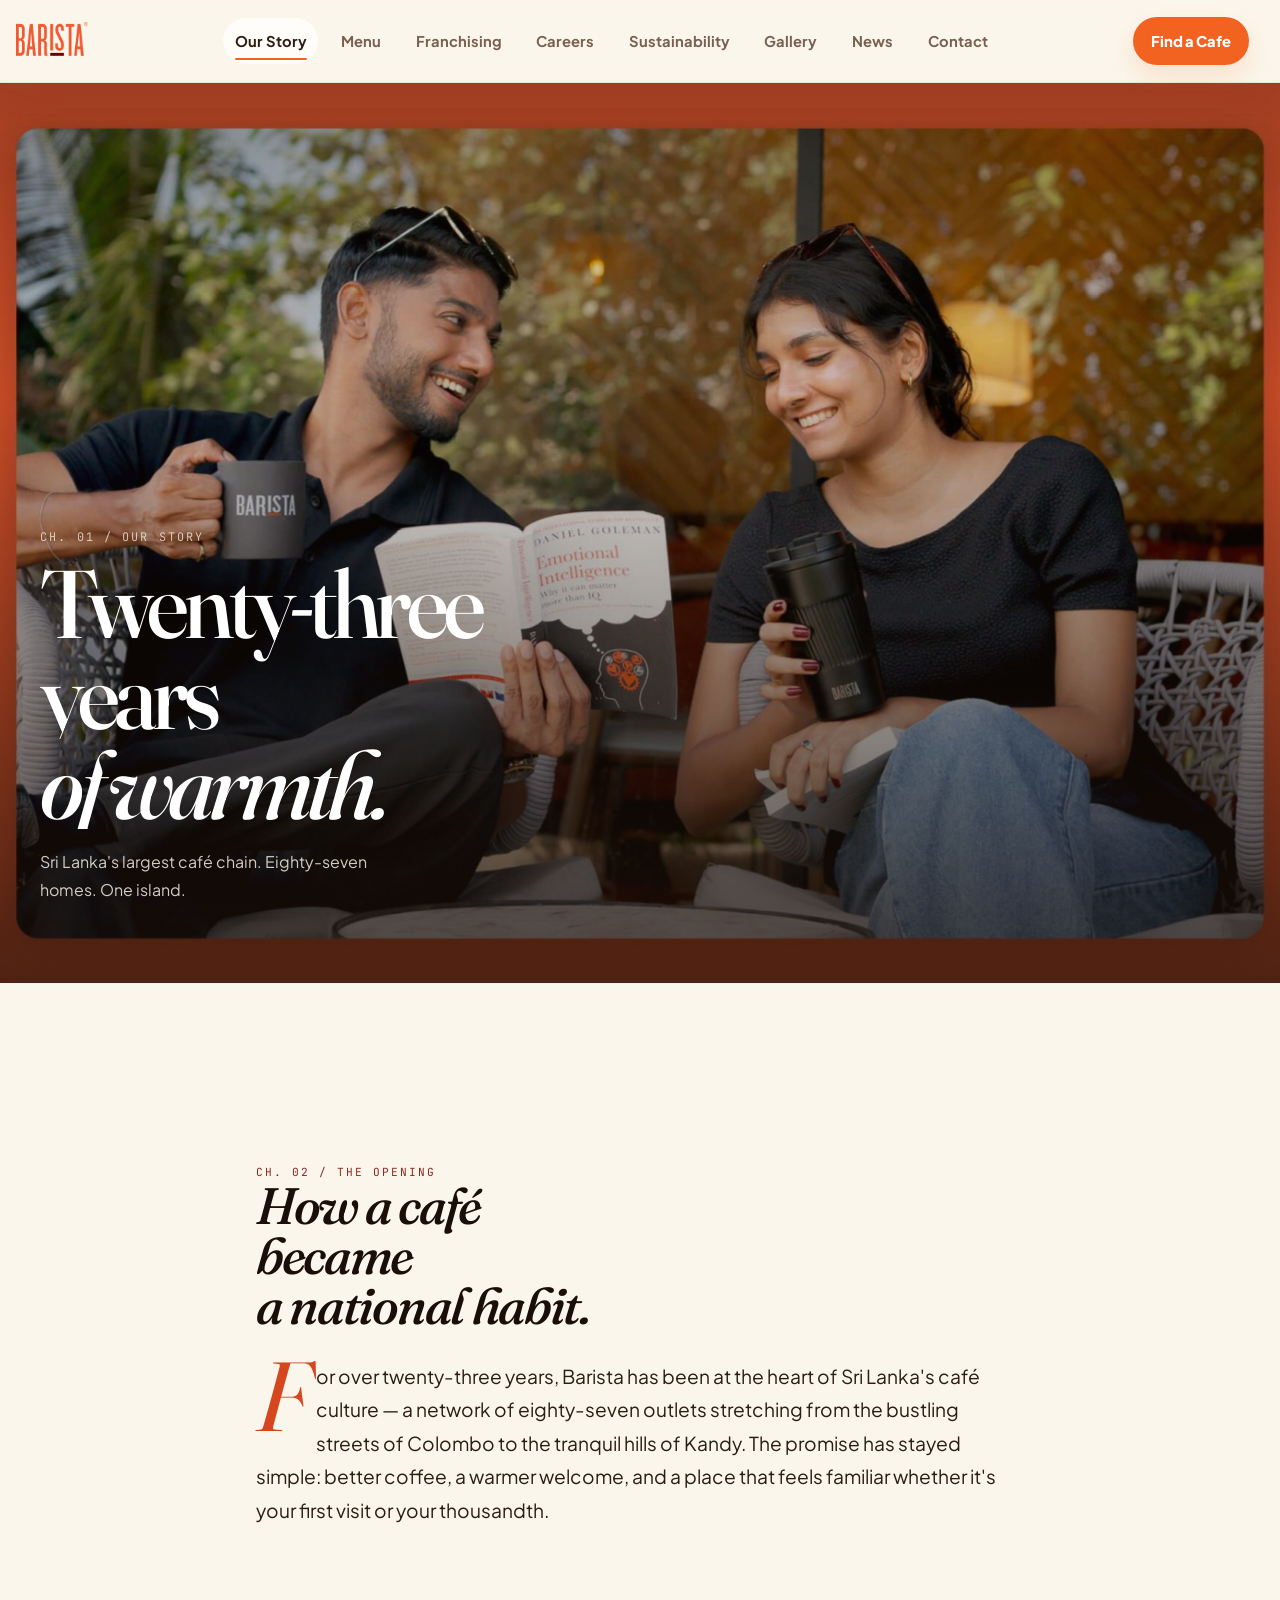
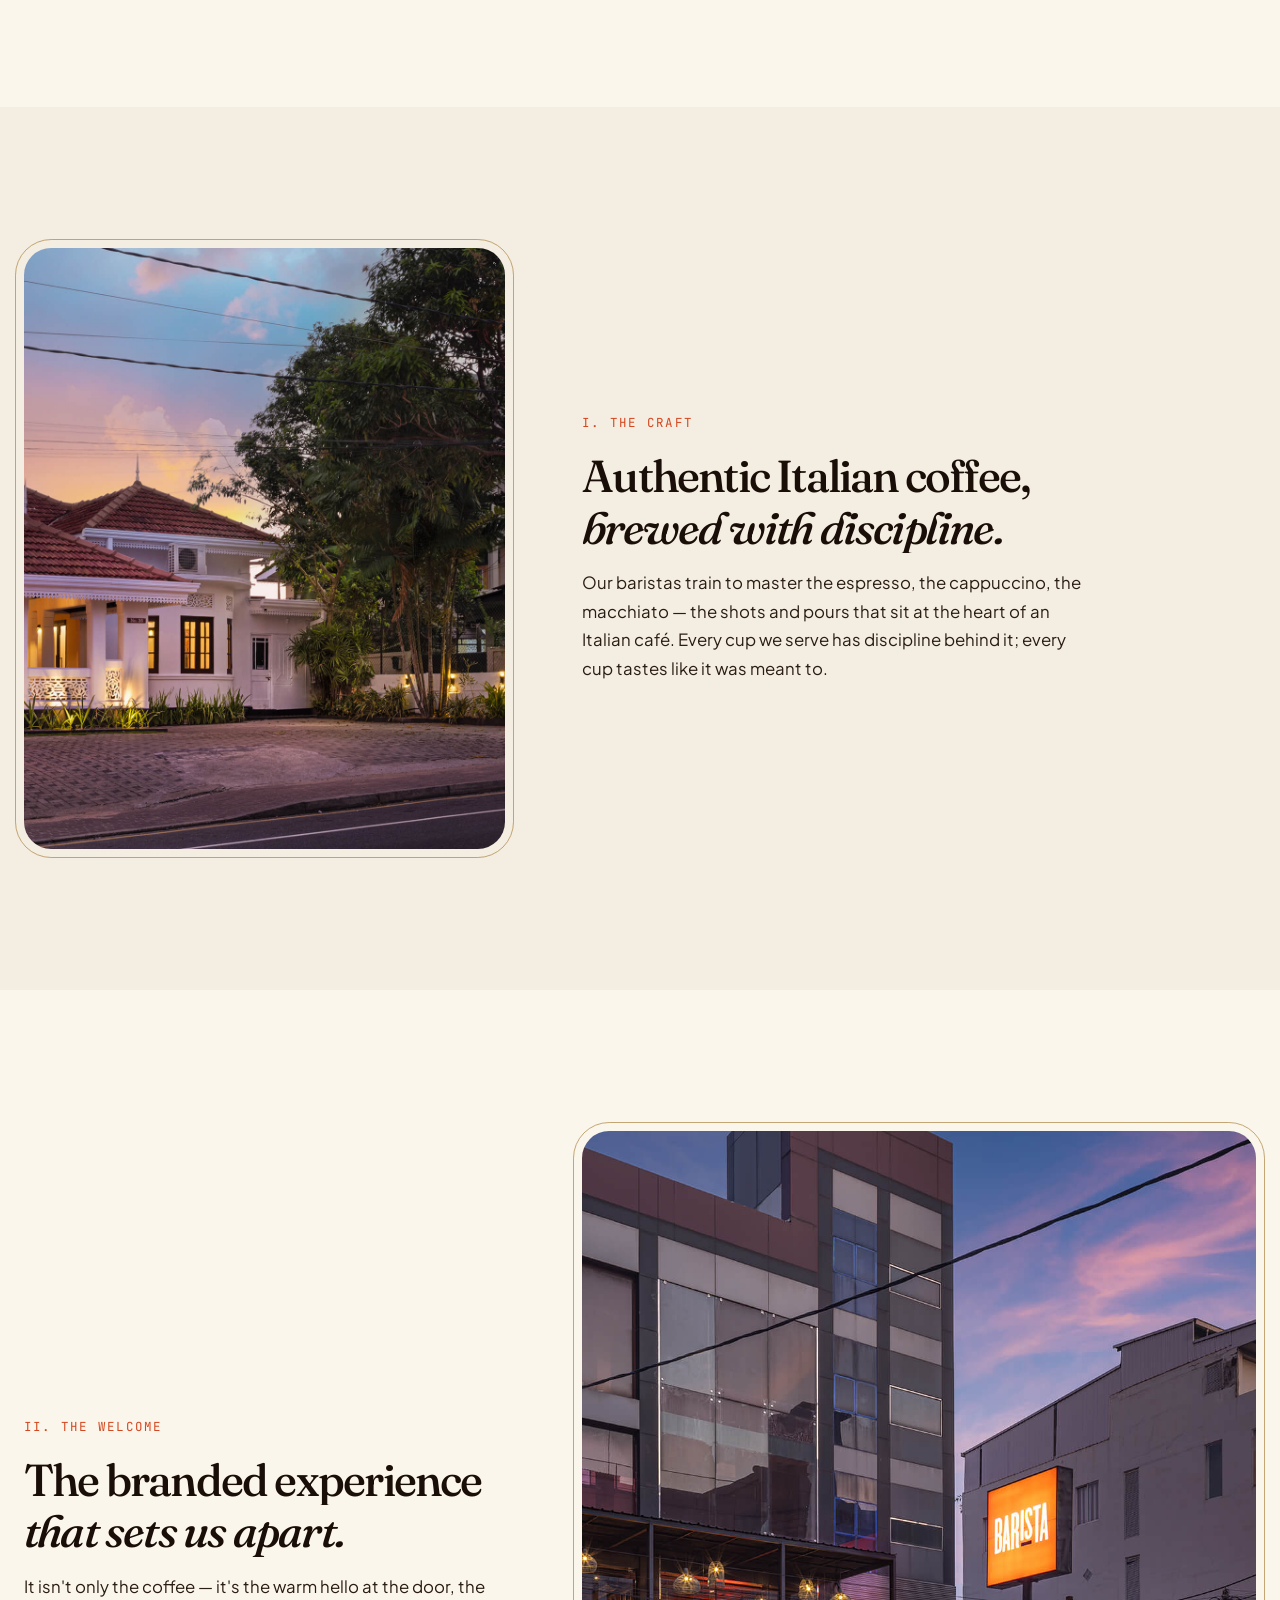
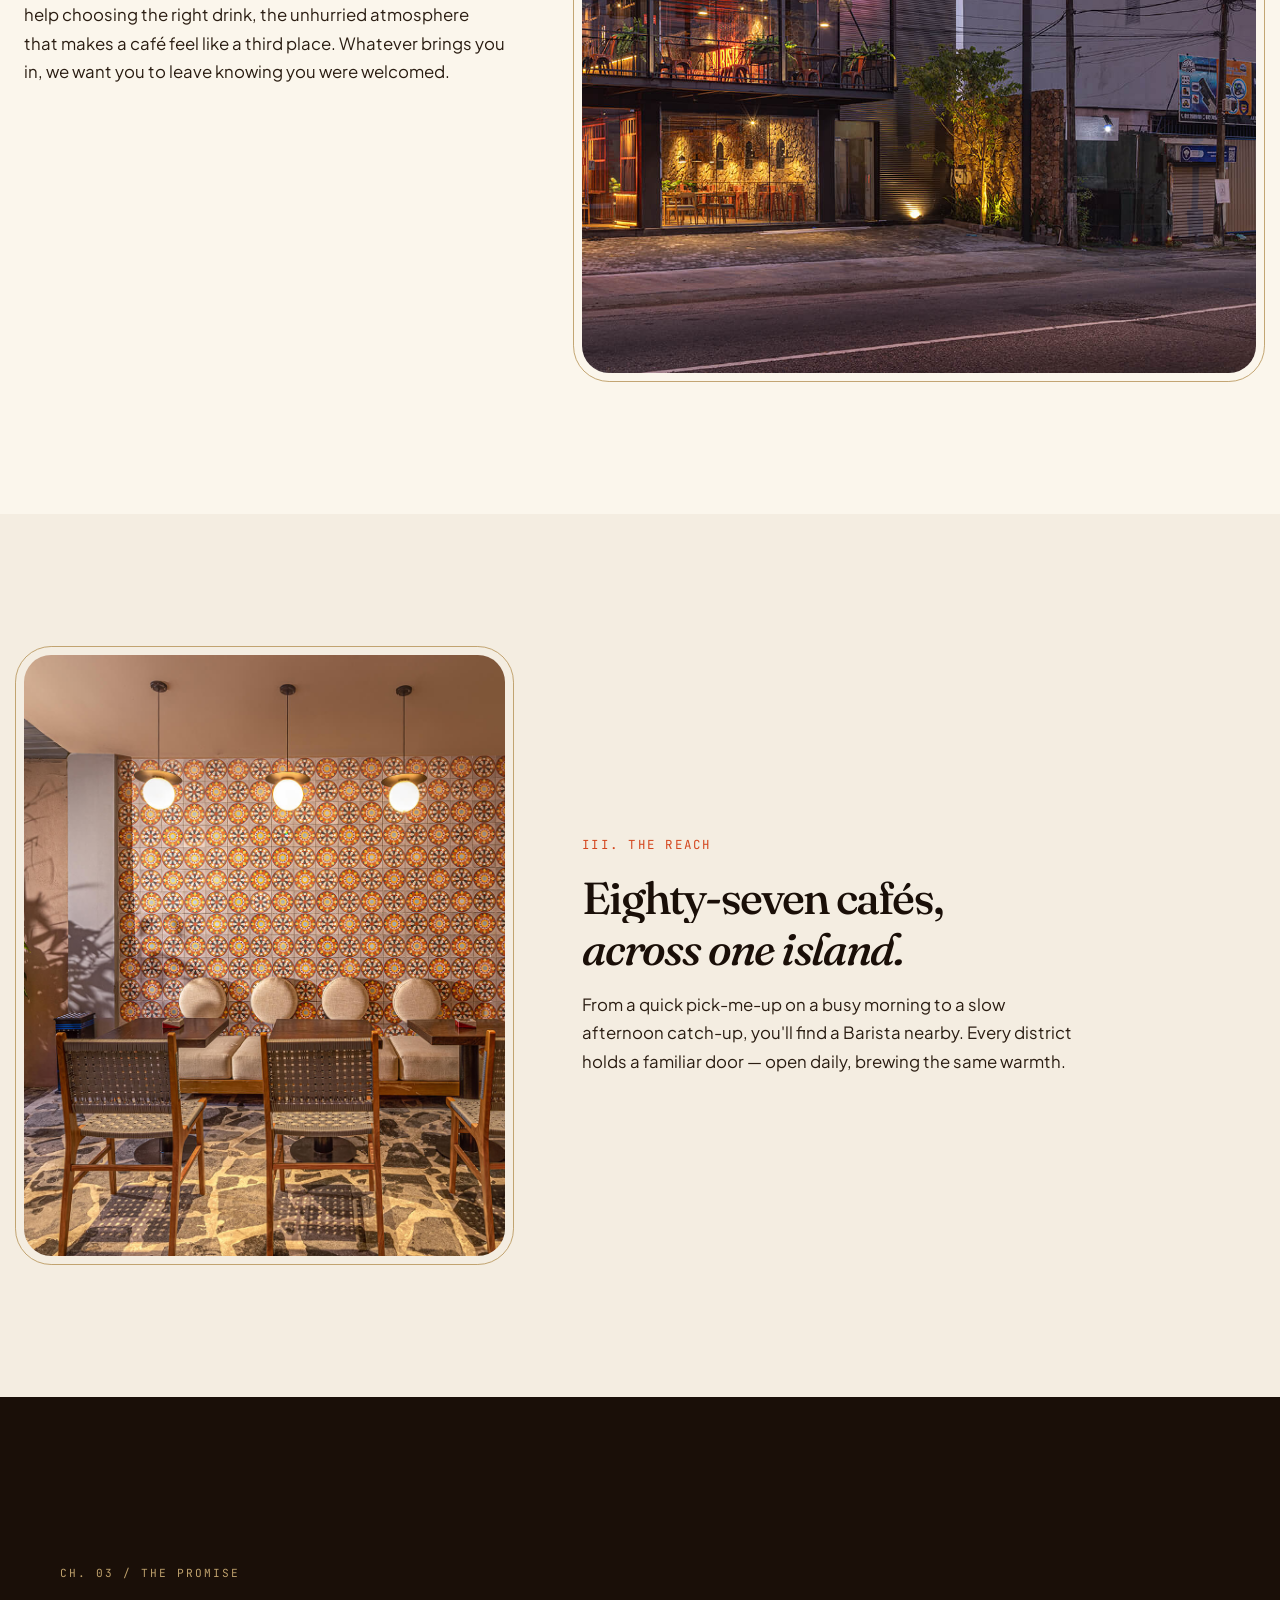
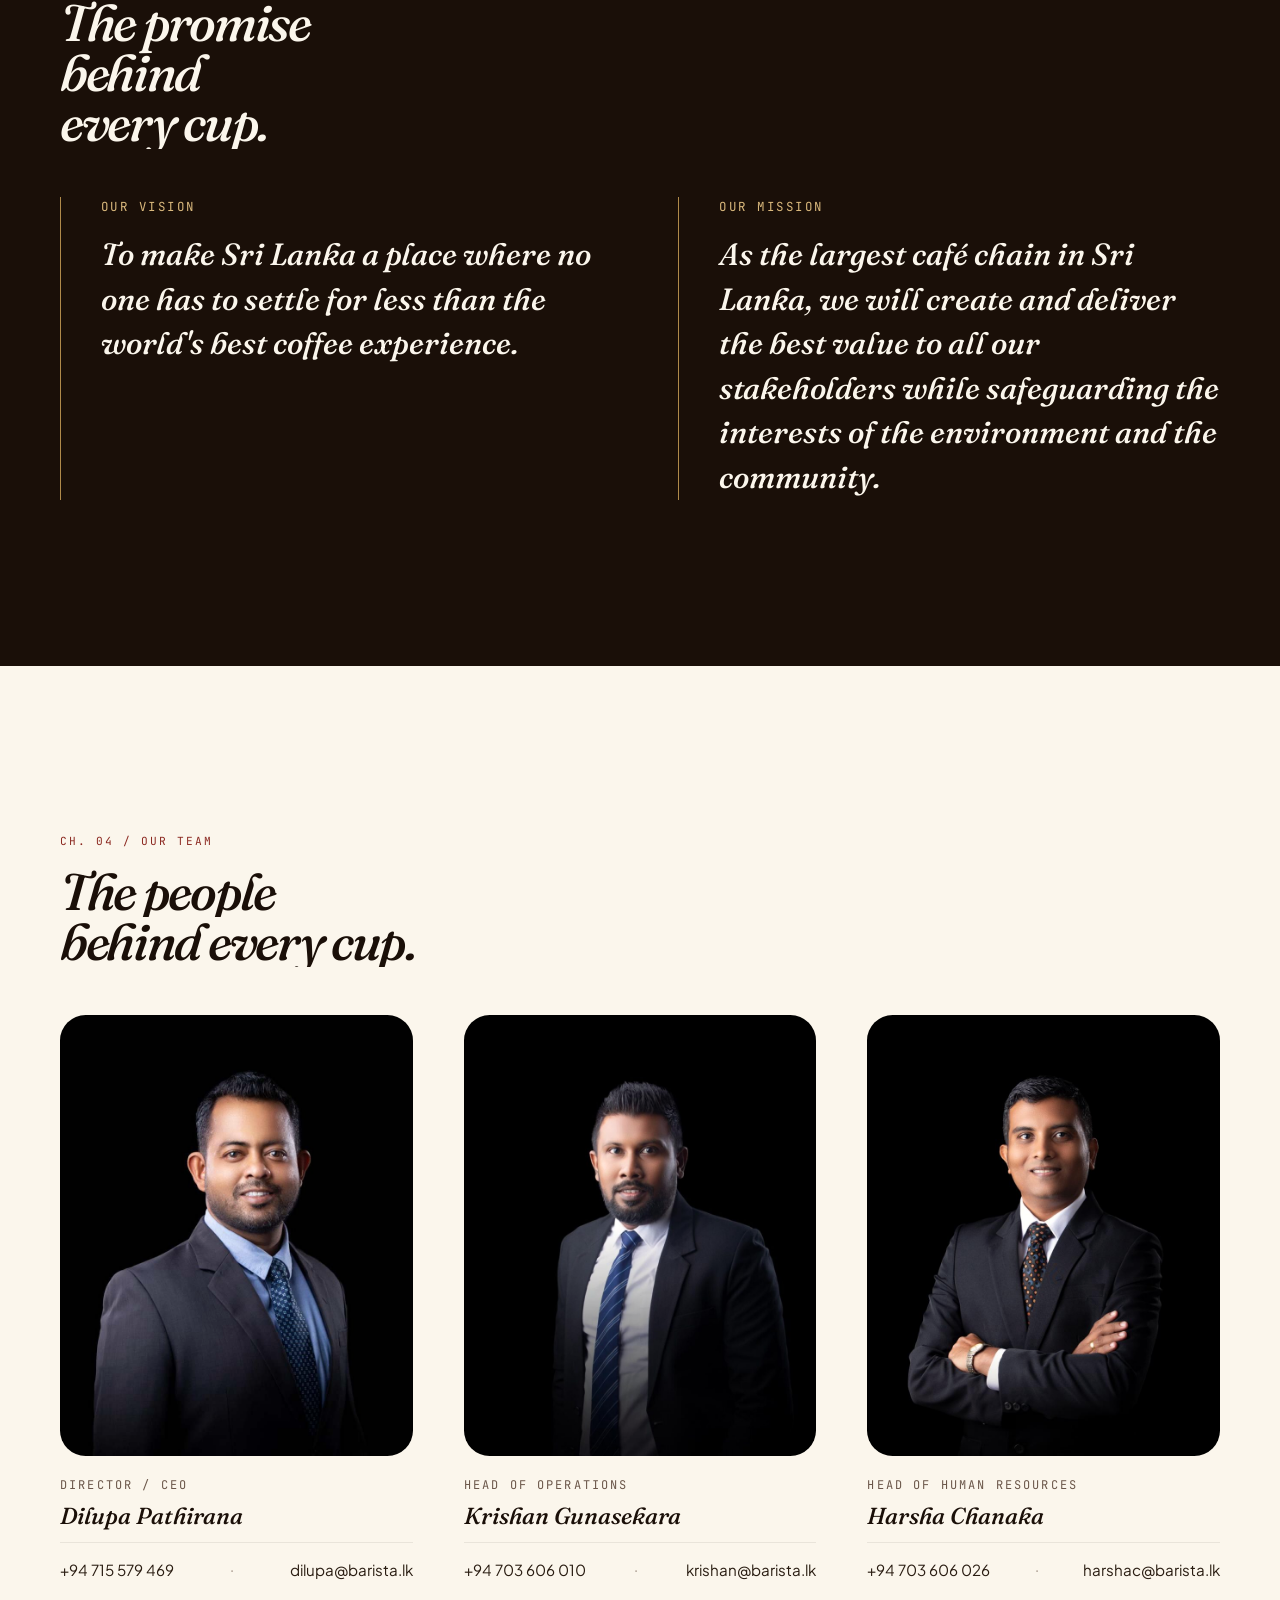
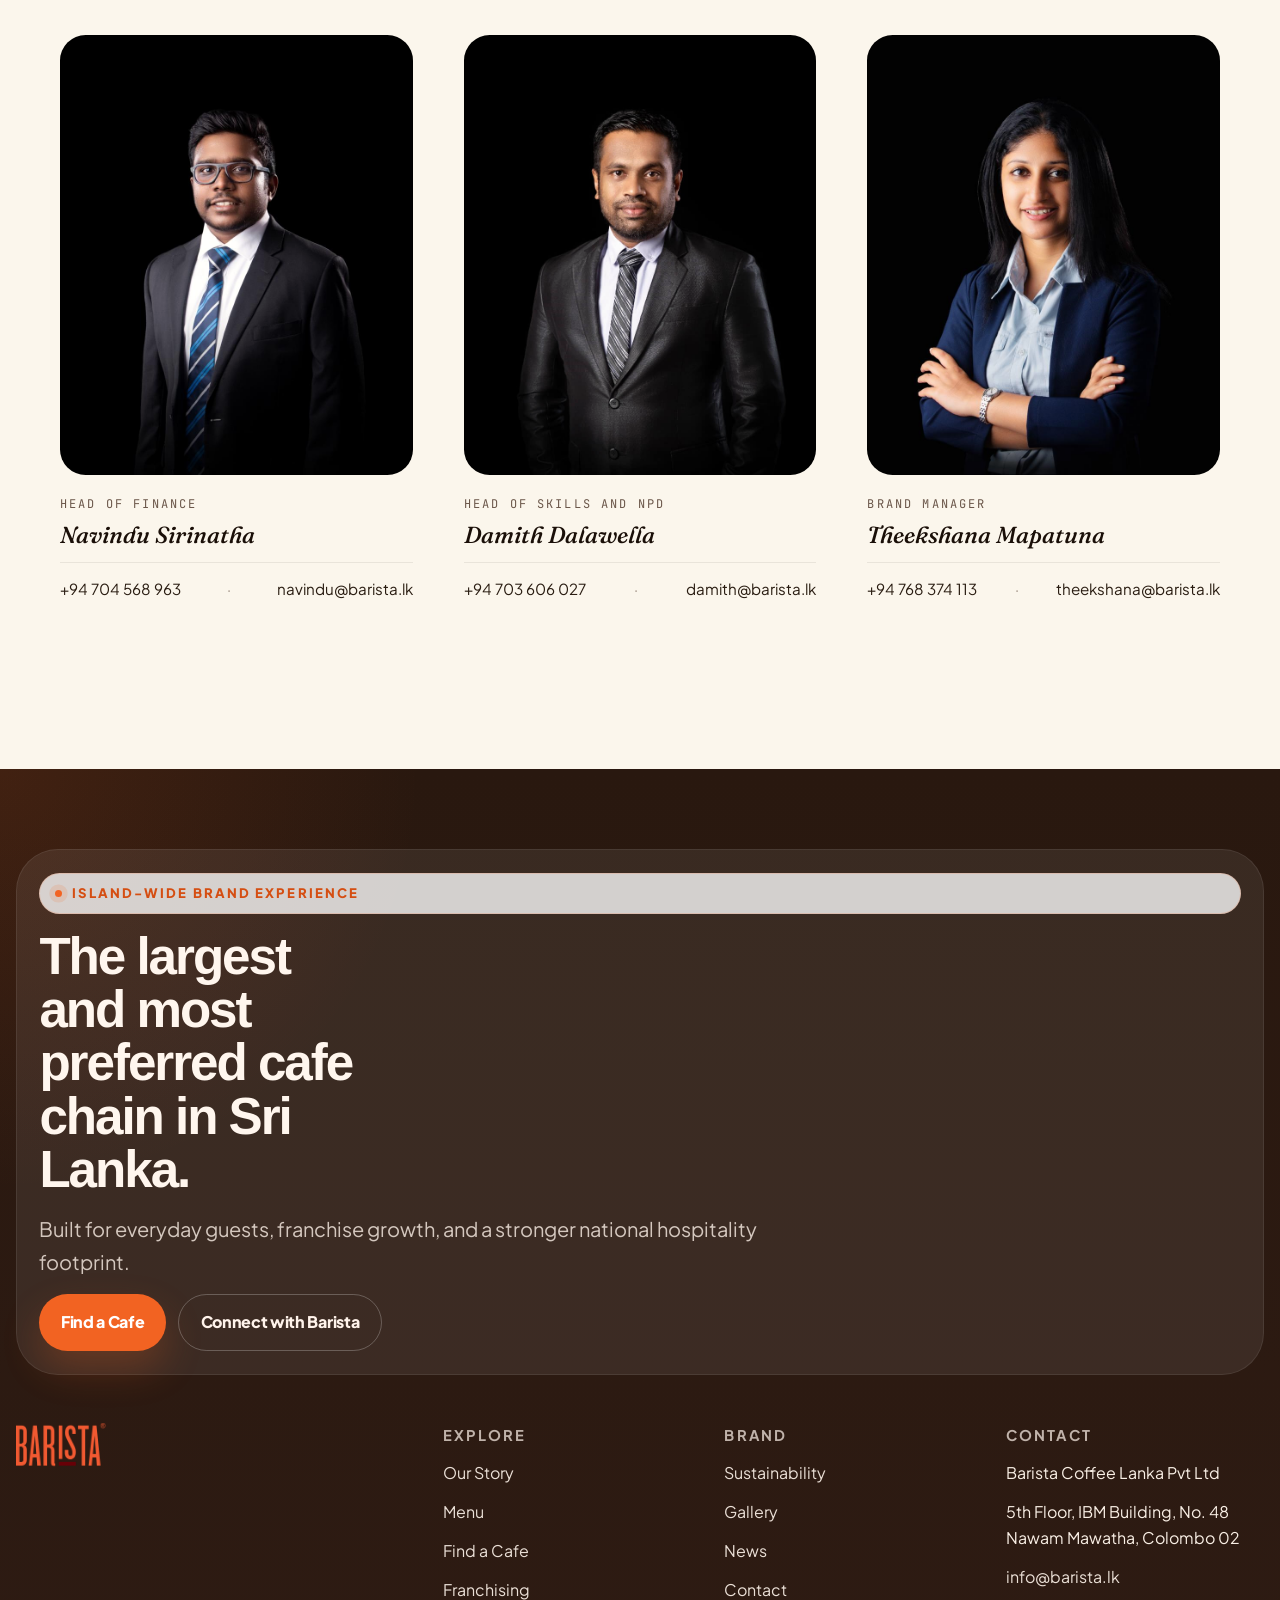
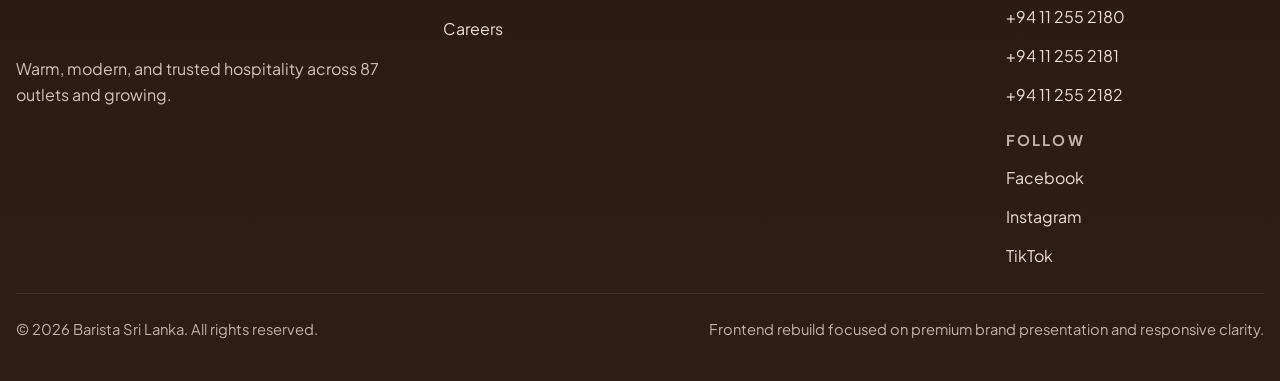
==== commit b59911fc: "Rebuild story and franchising pages" ====
--- a/our-story.html
+++ b/our-story.html
@@ -23,253 +23,223 @@
   <site-header data-page="our-story"></site-header>
 
   <main class="os-page">
-    <section class="os-hero" aria-labelledby="story-hero-title">
-      <div class="container-wide os-hero__shell">
-        <p class="os-spine" aria-hidden="true">CH. 01 / OPENING</p>
-
-        <div class="os-hero__copy" data-story-settle>
-          <p class="os-kicker">Our Story</p>
-          <h1 class="os-display os-display--hero" id="story-hero-title">
-            <span class="os-settle-line"><span>Twenty-three years</span></span>
-            <span class="os-settle-line"><span>of coffee, comfort,</span></span>
-            <span class="os-settle-line"><span>and everyday warmth.</span></span>
-          </h1>
-          <p class="os-hero__lead">
-            A story shaped by coffee, hospitality, and the kind of everyday familiarity that turns a cafe into part of
-            people's lives.
+    <section class="os-cover" aria-labelledby="story-cover-title">
+      <img
+        class="os-cover__image"
+        src="assets/img/slider-oct-3-1536x1025.jpg"
+        alt=""
+        aria-hidden="true"
+        decoding="async"
+        fetchpriority="high"
+      >
+      <div class="os-cover__overlay" aria-hidden="true"></div>
+
+      <div class="container-wide os-cover__inner">
+        <p class="os-cover__kicker">CH. 01 / OUR STORY</p>
+        <h1 class="os-cover__title" id="story-cover-title" data-story-settle>
+          <span class="os-settle-line"><span>Twenty-three years</span></span>
+          <span class="os-settle-line"><span><em>of warmth.</em></span></span>
+        </h1>
+        <p class="os-cover__sub">Sri Lanka's largest caf&#233; chain. Eighty-seven homes. One island.</p>
+      </div>
+    </section>
+
+    <section class="os-lead" aria-labelledby="story-lead-title">
+      <div class="container os-lead__inner">
+        <p class="os-kicker">CH. 02 / THE OPENING</p>
+        <h2 class="os-display os-display--section" id="story-lead-title" data-story-settle>
+          <span class="os-settle-line"><span>How a caf&#233; became</span></span>
+          <span class="os-settle-line"><span><em>a national habit.</em></span></span>
+        </h2>
+        <p class="os-lead__paragraph">
+          <span class="os-dropcap">F</span>or over twenty-three years, Barista has been at the heart of Sri Lanka's
+          caf&#233; culture &#8212; a network of eighty-seven outlets stretching from the bustling streets of Colombo to
+          the tranquil hills of Kandy. The promise has stayed simple: better coffee, a warmer welcome, and a place that
+          feels familiar whether it's your first visit or your thousandth.
+        </p>
+      </div>
+    </section>
+
+    <section class="os-pillars" aria-label="What makes Barista, Barista">
+      <article class="os-pillar os-pillar--image-left">
+        <figure class="os-pillar__media hm-unmask" data-reveal>
+          <img src="assets/img/Dehiwala1.jpg" alt="Skilled barista preparing coffee" loading="lazy" decoding="async">
+        </figure>
+        <div class="os-pillar__copy">
+          <p class="os-pillar__index">I. THE CRAFT</p>
+          <h3 class="os-pillar__title" data-story-settle>
+            <span class="os-settle-line"><span>Authentic Italian coffee,</span></span>
+            <span class="os-settle-line"><span><em>brewed with discipline.</em></span></span>
+          </h3>
+          <p class="os-pillar__body">
+            Our baristas train to master the espresso, the cappuccino, the macchiato &#8212; the shots and pours that
+            sit at the heart of an Italian caf&#233;. Every cup we serve has discipline behind it; every cup tastes like
+            it was meant to.
           </p>
         </div>
-
-        <div class="os-hero__visual">
-          <figure class="os-media os-hero__visual-main" data-reveal>
-            <div class="os-parallax-frame" data-story-parallax>
-              <img
-                src="assets/img/slider2-1-1536x1025.jpg"
-                alt="Guests enjoying coffee and conversation inside Barista"
-                decoding="async"
-              >
-            </div>
-          </figure>
-
-          <figure class="os-media os-hero__visual-secondary" data-reveal>
-            <div class="os-parallax-frame" data-story-parallax>
-              <img
-                src="assets/img/slider-oct-11-1536x1025.jpg"
-                alt="A warm Barista cafe moment built around coffee and connection"
-                loading="lazy"
-                decoding="async"
-              >
-            </div>
-          </figure>
-
-          <div class="os-hero__plaque" data-reveal>
-            <span>Chapter note</span>
-            <strong>Warm hospitality, carefully brewed.</strong>
-          </div>
-        </div>
-      </div>
-    </section>
-
-    <section class="os-section os-section--story" aria-labelledby="story-chapter-title" data-story-chapter>
-      <div class="container-wide">
-        <div class="os-section__heading" data-reveal>
-          <p class="os-kicker">CH. 02 / HERITAGE</p>
-          <h2 class="os-display os-display--section" id="story-chapter-title">The brand grew one familiar visit at a time.</h2>
-          <p class="os-section__lead">
-            Barista's story is built on a simple idea made consistent at scale: better coffee, a warmer welcome, and spaces
-            people can return to with confidence.
+      </article>
+
+      <article class="os-pillar os-pillar--image-right">
+        <figure class="os-pillar__media hm-unmask" data-reveal>
+          <img src="assets/img/nugegoda1.jpg" alt="Guests inside a Barista caf&#233;" loading="lazy" decoding="async">
+        </figure>
+        <div class="os-pillar__copy">
+          <p class="os-pillar__index">II. THE WELCOME</p>
+          <h3 class="os-pillar__title" data-story-settle>
+            <span class="os-settle-line"><span>The branded experience</span></span>
+            <span class="os-settle-line"><span><em>that sets us apart.</em></span></span>
+          </h3>
+          <p class="os-pillar__body">
+            It isn't only the coffee &#8212; it's the warm hello at the door, the help choosing the right drink, the
+            unhurried atmosphere that makes a caf&#233; feel like a third place. Whatever brings you in, we want you to
+            leave knowing you were welcomed.
           </p>
         </div>
-
-        <div class="os-story__layout">
-          <div class="os-story__copy">
-            <article class="os-story-block" data-reveal>
-              <p>
-                Welcome to Barista, Sri Lanka's largest cafe chain, where we have been proudly serving up the finest coffee
-                and delivering unparalleled customer service for over two decades. Since our founding 23 years ago, we have
-                remained steadfast in our commitment to excellence, ensuring that every cup of coffee we brew is crafted with
-                the utmost care and precision.
-              </p>
-            </article>
-
-            <article class="os-story-block" data-reveal>
-              <p>
-                With an impressive network of over 87 outlets strategically located across the island, from the bustling
-                streets of Colombo to the tranquil hills of Kandy, we have become a beloved fixture in communities nationwide.
-                Wherever you find yourself in Sri Lanka, you can always count on Barista to provide a welcoming haven where
-                you can savor a perfectly brewed cup of coffee.
-              </p>
-            </article>
-
-            <article class="os-story-block" data-reveal>
-              <p>
-                At Barista, we take pride in bringing authentic Italian coffee to Sri Lanka. Our skilled baristas undergo
-                rigorous training to master the art of crafting the perfect cup of coffee, ensuring that every sip is a
-                delightful experience. From classic espresso shots to velvety cappuccinos and indulgent macchiatos, our
-                extensive menu offers a wide array of flavors to satisfy every coffee lover's cravings.
-              </p>
-            </article>
-
-            <article class="os-story-block" data-reveal>
-              <p>
-                Barista is not just about the coffee; it is the entire branded customer experience that sets us apart. From
-                the moment you walk through our doors, our friendly crew greets you with warm smiles, helps you choose the
-                perfect beverage, and creates a welcoming atmosphere where you can relax, socialize, or find solace in your
-                own thoughts.
-              </p>
-            </article>
-          </div>
-
-          <div class="os-story__aside">
-            <figure class="os-media os-story__media" data-reveal>
-              <div class="os-parallax-frame" data-story-parallax>
-                <img
-                  src="assets/img/slider-oct-3-1536x1025.jpg"
-                  alt="A refined Barista dining and cafe atmosphere"
-                  loading="lazy"
-                  decoding="async"
-                >
-              </div>
-            </figure>
-
-            <aside class="os-pullquote" data-reveal>
-              <p class="os-pullquote__label">Pull quote</p>
-              <blockquote>
-                A welcoming haven where you can savor a perfectly brewed cup of coffee.
-              </blockquote>
-            </aside>
-          </div>
-        </div>
-      </div>
-    </section>
-
-    <section class="os-section os-section--purpose" aria-labelledby="story-purpose-title" data-story-chapter>
-      <div class="container-wide">
-        <div class="os-section__heading os-section__heading--compact" data-reveal>
-          <p class="os-kicker">CH. 03 / VISION &amp; MISSION</p>
-          <h2 class="os-display os-display--section" id="story-purpose-title">The ambition, and the responsibility behind it.</h2>
-          <p class="os-section__lead">
-            The scale of the brand is matched by two simple commitments: raise the standard of the coffee experience, and
-            do it with responsibility to people, place, and community.
+      </article>
+
+      <article class="os-pillar os-pillar--image-left">
+        <figure class="os-pillar__media hm-unmask" data-reveal>
+          <img src="assets/img/kandy1.jpg" alt="Barista caf&#233; in the hill country" loading="lazy" decoding="async">
+        </figure>
+        <div class="os-pillar__copy">
+          <p class="os-pillar__index">III. THE REACH</p>
+          <h3 class="os-pillar__title" data-story-settle>
+            <span class="os-settle-line"><span>Eighty-seven caf&#233;s,</span></span>
+            <span class="os-settle-line"><span><em>across one island.</em></span></span>
+          </h3>
+          <p class="os-pillar__body">
+            From a quick pick-me-up on a busy morning to a slow afternoon catch-up, you'll find a Barista nearby. Every
+            district holds a familiar door &#8212; open daily, brewing the same warmth.
           </p>
         </div>
-
-        <div class="os-purpose-grid">
-          <article class="os-purpose-card" data-reveal>
-            <h3 class="os-purpose-card__title">Our Vision</h3>
-            <blockquote class="os-purpose-card__body">
-              &ldquo;To make Sri Lanka a place where no one has to settle for less than the world&rsquo;s best coffee experience&rdquo;
+      </article>
+    </section>
+
+    <section class="os-ethos" aria-labelledby="story-ethos-title">
+      <div class="container">
+        <div class="os-ethos__intro" data-reveal>
+          <p class="os-kicker">CH. 03 / THE PROMISE</p>
+          <h2 class="os-display os-display--section" id="story-ethos-title" data-story-settle>
+            <span class="os-settle-line"><span>The promise behind</span></span>
+            <span class="os-settle-line"><span><em>every cup.</em></span></span>
+          </h2>
+        </div>
+
+        <div class="os-ethos__grid">
+          <article class="os-ethos-card" data-reveal>
+            <p class="os-ethos-card__label">OUR VISION</p>
+            <blockquote class="os-ethos-card__quote">
+              To make Sri Lanka a place where no one has to settle for less than the world's best coffee experience.
             </blockquote>
           </article>
 
-          <article class="os-purpose-card os-purpose-card--mission" data-reveal>
-            <h3 class="os-purpose-card__title">Our Mission</h3>
-            <blockquote class="os-purpose-card__body">
-              &ldquo;As the largest cafe chain in Sri Lanka, we will ensure that we create and deliver the best value to all
-              our stakeholders while being responsible for safeguarding the interests of the environment and the
-              community&rdquo;
+          <article class="os-ethos-card" data-reveal>
+            <p class="os-ethos-card__label">OUR MISSION</p>
+            <blockquote class="os-ethos-card__quote">
+              As the largest caf&#233; chain in Sri Lanka, we will create and deliver the best value to all our
+              stakeholders while safeguarding the interests of the environment and the community.
             </blockquote>
           </article>
         </div>
       </div>
     </section>
 
-    <section class="os-section os-section--team" aria-labelledby="story-team-title" data-story-chapter>
-      <div class="container-wide">
-        <div class="os-section__heading" data-reveal>
-          <p class="os-kicker">CH. 04 / LEADERSHIP</p>
-          <h2 class="os-display os-display--section" id="story-team-title">The people stewarding the next chapter of the brand.</h2>
-          <p class="os-section__lead">
-            Behind the island-wide presence is a leadership team responsible for keeping the brand disciplined, warm, and
-            ready for what comes next.
-          </p>
-        </div>
-
-        <div class="os-team-grid">
-          <article class="os-team-card" data-reveal>
-            <figure class="os-team-card__media">
+    <section class="os-team" aria-labelledby="story-team-title">
+      <div class="container">
+        <div class="os-team__intro" data-reveal>
+          <p class="os-kicker">CH. 04 / OUR TEAM</p>
+          <h2 class="os-display os-display--section" id="story-team-title" data-story-settle>
+            <span class="os-settle-line"><span>The people</span></span>
+            <span class="os-settle-line"><span><em>behind every cup.</em></span></span>
+          </h2>
+        </div>
+
+        <ol class="os-team__grid">
+          <li class="os-team-card">
+            <figure class="os-team-card__portrait hm-unmask" data-reveal>
               <img src="assets/img/Dilupa.jpg" alt="Portrait of Dilupa Pathirana" loading="lazy" decoding="async">
             </figure>
             <div class="os-team-card__body">
               <p class="os-team-card__role">Director / CEO</p>
-              <h3>Dilupa Pathirana</h3>
-              <div class="os-team-card__contact">
+              <h3 class="os-team-card__name">Dilupa Pathirana</h3>
+              <p class="os-team-card__contact">
                 <a href="tel:+94715579469">+94 715 579 469</a>
+                <span aria-hidden="true">&middot;</span>
                 <a href="mailto:dilupa@barista.lk">dilupa@barista.lk</a>
-              </div>
-            </div>
-          </article>
-
-          <article class="os-team-card" data-reveal>
-            <figure class="os-team-card__media">
+              </p>
+            </div>
+          </li>
+          <li class="os-team-card">
+            <figure class="os-team-card__portrait hm-unmask" data-reveal>
               <img src="assets/img/Krishan.jpeg" alt="Portrait of Krishan Gunasekara" loading="lazy" decoding="async">
             </figure>
             <div class="os-team-card__body">
               <p class="os-team-card__role">Head of Operations</p>
-              <h3>Krishan Gunasekara</h3>
-              <div class="os-team-card__contact">
+              <h3 class="os-team-card__name">Krishan Gunasekara</h3>
+              <p class="os-team-card__contact">
                 <a href="tel:+94703606010">+94 703 606 010</a>
+                <span aria-hidden="true">&middot;</span>
                 <a href="mailto:krishan@barista.lk">krishan@barista.lk</a>
-              </div>
-            </div>
-          </article>
-
-          <article class="os-team-card" data-reveal>
-            <figure class="os-team-card__media">
+              </p>
+            </div>
+          </li>
+          <li class="os-team-card">
+            <figure class="os-team-card__portrait hm-unmask" data-reveal>
               <img src="assets/img/harsha.jpeg" alt="Portrait of Harsha Chanaka" loading="lazy" decoding="async">
             </figure>
             <div class="os-team-card__body">
               <p class="os-team-card__role">Head of Human Resources</p>
-              <h3>Harsha Chanaka</h3>
-              <div class="os-team-card__contact">
+              <h3 class="os-team-card__name">Harsha Chanaka</h3>
+              <p class="os-team-card__contact">
                 <a href="tel:+94703606026">+94 703 606 026</a>
+                <span aria-hidden="true">&middot;</span>
                 <a href="mailto:harshac@barista.lk">harshac@barista.lk</a>
-              </div>
-            </div>
-          </article>
-
-          <article class="os-team-card" data-reveal>
-            <figure class="os-team-card__media">
+              </p>
+            </div>
+          </li>
+          <li class="os-team-card">
+            <figure class="os-team-card__portrait hm-unmask" data-reveal>
               <img src="assets/img/navindu.jpg" alt="Portrait of Navindu Sirinatha" loading="lazy" decoding="async">
             </figure>
             <div class="os-team-card__body">
               <p class="os-team-card__role">Head of Finance</p>
-              <h3>Navindu Sirinatha</h3>
-              <div class="os-team-card__contact">
+              <h3 class="os-team-card__name">Navindu Sirinatha</h3>
+              <p class="os-team-card__contact">
                 <a href="tel:+94704568963">+94 704 568 963</a>
+                <span aria-hidden="true">&middot;</span>
                 <a href="mailto:navindu@barista.lk">navindu@barista.lk</a>
-              </div>
-            </div>
-          </article>
-
-          <article class="os-team-card" data-reveal>
-            <figure class="os-team-card__media">
+              </p>
+            </div>
+          </li>
+          <li class="os-team-card">
+            <figure class="os-team-card__portrait hm-unmask" data-reveal>
               <img src="assets/img/damith.jpg" alt="Portrait of Damith Dalawella" loading="lazy" decoding="async">
             </figure>
             <div class="os-team-card__body">
               <p class="os-team-card__role">Head of Skills and NPD</p>
-              <h3>Damith Dalawella</h3>
-              <div class="os-team-card__contact">
+              <h3 class="os-team-card__name">Damith Dalawella</h3>
+              <p class="os-team-card__contact">
                 <a href="tel:+94703606027">+94 703 606 027</a>
+                <span aria-hidden="true">&middot;</span>
                 <a href="mailto:damith@barista.lk">damith@barista.lk</a>
-              </div>
-            </div>
-          </article>
-
-          <article class="os-team-card" data-reveal>
-            <figure class="os-team-card__media">
+              </p>
+            </div>
+          </li>
+          <li class="os-team-card">
+            <figure class="os-team-card__portrait hm-unmask" data-reveal>
               <img src="assets/img/theekshana.jpeg" alt="Portrait of Theekshana Mapatuna" loading="lazy" decoding="async">
             </figure>
             <div class="os-team-card__body">
               <p class="os-team-card__role">Brand Manager</p>
-              <h3>Theekshana Mapatuna</h3>
-              <div class="os-team-card__contact">
+              <h3 class="os-team-card__name">Theekshana Mapatuna</h3>
+              <p class="os-team-card__contact">
                 <a href="tel:+94768374113">+94 768 374 113</a>
+                <span aria-hidden="true">&middot;</span>
                 <a href="mailto:theekshana@barista.lk">theekshana@barista.lk</a>
-              </div>
-            </div>
-          </article>
-        </div>
+              </p>
+            </div>
+          </li>
+        </ol>
       </div>
     </section>
   </main>
--- a/styles/main.css
+++ b/styles/main.css
@@ -7517,6 +7517,462 @@
   }
 }
 
+/* ============ OUR STORY REBUILD ============ */
+.page--story {
+  background: var(--paper-cream);
+  color: var(--ink-soft);
+}
+
+.page--story .footer-shell {
+  margin-top: 0;
+}
+
+.os-page {
+  overflow: clip;
+}
+
+.os-cover {
+  position: relative;
+  min-height: 100vh;
+  min-height: 100svh;
+  overflow: hidden;
+  background: var(--ink);
+  color: var(--paper-cream);
+}
+
+.os-cover__image,
+.os-cover__overlay {
+  position: absolute;
+  inset: 0;
+}
+
+.os-cover__image {
+  width: 100%;
+  height: 100%;
+  object-fit: cover;
+  animation: osCoverKenBurns 20s ease-out both;
+}
+
+.os-cover__overlay {
+  background: linear-gradient(180deg, rgba(26, 15, 8, 0.35) 0%, rgba(26, 15, 8, 0.15) 35%, rgba(26, 15, 8, 0.75) 100%);
+}
+
+.os-cover__inner {
+  position: relative;
+  z-index: 1;
+  display: grid;
+  align-content: end;
+  min-height: 100vh;
+  min-height: 100svh;
+  padding: clamp(7rem, 12vw, 9rem) 1.5rem clamp(3rem, 8vw, 5rem);
+}
+
+.os-cover__kicker,
+.os-pillar__index,
+.os-ethos-card__label,
+.os-team-card__role {
+  margin: 0;
+  font-family: var(--font-mono);
+  letter-spacing: 0.18em;
+  text-transform: uppercase;
+}
+
+.os-cover__kicker {
+  color: rgba(251, 246, 236, 0.72);
+  font-size: 0.74rem;
+}
+
+.os-cover__title {
+  margin: 0.7rem 0 0;
+  max-width: 8ch;
+  color: #ffffff;
+  font-family: "Fraunces", Georgia, serif;
+  font-size: clamp(3rem, 7.5vw, 7rem);
+  font-style: normal;
+  font-weight: 500;
+  letter-spacing: -0.055em;
+  line-height: 0.94;
+}
+
+.os-cover__title em {
+  font-style: italic;
+}
+
+.os-cover__sub {
+  margin: 1.2rem 0 0;
+  max-width: 30ch;
+  color: rgba(251, 246, 236, 0.82);
+  font-size: 1rem;
+  line-height: 1.72;
+}
+
+@keyframes osCoverKenBurns {
+  from {
+    transform: scale(1);
+  }
+
+  to {
+    transform: scale(1.05);
+  }
+}
+
+.os-lead {
+  padding-block: clamp(7rem, 14vw, 12rem);
+  background: var(--paper-cream);
+}
+
+.os-lead__inner {
+  max-width: 64ch;
+}
+
+.os-lead__paragraph {
+  margin: 1.75rem 0 0;
+  color: var(--ink-soft);
+  font-size: clamp(1.08rem, 2vw, 1.2rem);
+  line-height: 1.75;
+}
+
+.os-dropcap {
+  float: left;
+  margin: -0.22rem 0.45rem -0.32rem 0;
+  color: var(--ember);
+  font-family: "Fraunces", Georgia, serif;
+  font-size: 5.1em;
+  font-style: italic;
+  line-height: 0.82;
+}
+
+.os-pillars {
+  background: var(--paper);
+}
+
+.os-pillar {
+  display: grid;
+  grid-template-columns: minmax(16rem, 5fr) minmax(0, 7fr);
+  gap: clamp(2rem, 6vw, 6rem);
+  align-items: center;
+  padding-block: clamp(6rem, 11vw, 9rem);
+  padding-inline: max(1.5rem, calc((100vw - 1280px) / 2 + 1rem));
+}
+
+.os-pillar:nth-child(2) {
+  background: var(--paper-cream);
+}
+
+.os-pillar--image-right .os-pillar__media {
+  order: 2;
+}
+
+.os-pillar--image-right .os-pillar__copy {
+  order: 1;
+}
+
+.os-pillar__media {
+  margin: 0;
+  aspect-ratio: 4 / 5;
+  border-radius: 1.7rem;
+  outline: 1px solid rgba(176, 138, 74, 0.74);
+  outline-offset: 8px;
+}
+
+.os-pillar__media img {
+  width: 100%;
+  height: 100%;
+  object-fit: cover;
+}
+
+.os-pillar__copy {
+  display: grid;
+  gap: 1rem;
+  align-content: center;
+}
+
+.os-pillar__index {
+  color: var(--ember);
+  font-size: 0.78rem;
+}
+
+.os-pillar__title,
+.os-pillar__body {
+  margin: 0;
+}
+
+.os-pillar__title {
+  color: var(--ink);
+  font-family: "Fraunces", Georgia, serif;
+  font-size: clamp(2rem, 3.5vw, 3.2rem);
+  font-style: normal;
+  font-weight: 500;
+  line-height: 1.15;
+  letter-spacing: -0.04em;
+}
+
+.os-pillar__title em {
+  font-style: italic;
+}
+
+.os-pillar__body {
+  max-width: 42ch;
+  color: var(--ink-soft);
+  font-size: 1.05rem;
+  line-height: 1.7;
+}
+
+.os-ethos {
+  padding-block: clamp(7rem, 13vw, 11rem);
+  background: var(--ink);
+  color: var(--paper-cream);
+}
+
+.os-ethos__intro,
+.os-team__intro {
+  display: grid;
+  gap: 1rem;
+  margin-bottom: clamp(2rem, 4vw, 3rem);
+}
+
+.os-ethos__intro .os-kicker {
+  color: rgba(217, 184, 124, 0.86);
+}
+
+.os-ethos__intro .os-display--section {
+  max-width: 10ch;
+  color: var(--paper-cream);
+}
+
+.os-ethos__grid {
+  display: grid;
+  grid-template-columns: repeat(2, minmax(0, 1fr));
+  gap: clamp(3rem, 6vw, 6rem);
+}
+
+.os-ethos-card {
+  padding-left: 2.5rem;
+  border-left: 1px solid var(--brass);
+}
+
+.os-ethos-card__label,
+.os-ethos-card__quote {
+  margin: 0;
+}
+
+.os-ethos-card__label {
+  color: var(--brass-soft);
+  font-size: 0.78rem;
+  letter-spacing: 0.2em;
+}
+
+.os-ethos-card__quote {
+  margin-top: 0.95rem;
+  color: var(--paper-cream);
+  font-family: "Fraunces", Georgia, serif;
+  font-size: clamp(1.5rem, 2.4vw, 2.2rem);
+  font-style: italic;
+  font-weight: 500;
+  line-height: 1.45;
+}
+
+.os-team {
+  padding-block: clamp(7rem, 13vw, 11rem);
+  background: var(--paper-cream);
+}
+
+.os-team__intro {
+  max-width: 36rem;
+}
+
+.os-team__grid {
+  display: grid;
+  grid-template-columns: repeat(3, minmax(0, 1fr));
+  gap: clamp(2rem, 4vw, 3.5rem);
+  margin: 0;
+  padding: 0;
+  list-style: none;
+}
+
+.os-team-card {
+  display: grid;
+  gap: 1.25rem;
+  margin: 0;
+  background: transparent;
+  border: 0;
+  border-radius: 0;
+  box-shadow: none;
+  overflow: visible;
+  transition: transform 220ms var(--ease-out-soft);
+}
+
+.os-team-card:nth-child(2),
+.os-team-card:nth-child(5) {
+  margin-top: 0;
+}
+
+.os-team-card:hover,
+.os-team-card:focus-within {
+  transform: translateY(-4px);
+}
+
+.os-team-card::after {
+  content: none;
+}
+
+.os-team-card__portrait {
+  margin: 0;
+  aspect-ratio: 4 / 5;
+  border-radius: 1.6rem;
+  overflow: hidden;
+}
+
+.os-team-card__portrait img {
+  width: 100%;
+  height: 100%;
+  object-fit: cover;
+  object-position: center top;
+  filter: sepia(0.05) saturate(1.05);
+  transition:
+    transform 360ms var(--ease-out-soft),
+    filter 360ms var(--ease-out-soft);
+}
+
+.os-team-card:hover .os-team-card__portrait img,
+.os-team-card:focus-within .os-team-card__portrait img {
+  transform: scale(1.02);
+  filter: sepia(0) saturate(1.1);
+}
+
+.os-team-card__body {
+  display: grid;
+  gap: 0.45rem;
+  padding: 0;
+}
+
+.os-team-card__role {
+  color: var(--smoke);
+  font-size: 0.75rem;
+}
+
+.os-team-card__name,
+.os-team-card__contact {
+  margin: 0;
+}
+
+.os-team-card__name {
+  color: var(--ink);
+  font-family: "Fraunces", Georgia, serif;
+  font-size: 1.4rem;
+  font-style: normal;
+  font-weight: 500;
+  line-height: 1.12;
+  transition: transform 220ms var(--ease-out-soft);
+}
+
+.os-team-card:hover .os-team-card__name,
+.os-team-card:focus-within .os-team-card__name {
+  transform: translateX(2px);
+}
+
+.os-team-card__contact {
+  display: flex;
+  flex-wrap: wrap;
+  align-items: center;
+  gap: 0.45rem;
+  color: var(--ink-soft);
+  font-size: 0.9rem;
+  line-height: 1.7;
+}
+
+.os-team-card__contact a {
+  color: inherit;
+}
+
+.os-team-card__contact a:hover,
+.os-team-card__contact a:focus-visible {
+  color: var(--ember-deep);
+}
+
+.os-team-card__contact span {
+  color: rgba(107, 87, 74, 0.7);
+}
+
+@media (max-width: 1023px) {
+  .os-pillar {
+    grid-template-columns: minmax(14rem, 0.95fr) minmax(0, 1.05fr);
+    gap: clamp(1.5rem, 4vw, 3rem);
+  }
+
+  .os-ethos__grid {
+    gap: clamp(2rem, 5vw, 3rem);
+  }
+
+  .os-team__grid {
+    grid-template-columns: repeat(2, minmax(0, 1fr));
+  }
+}
+
+@media (max-width: 639px) {
+  .os-cover__inner {
+    padding-inline: 1.25rem;
+    padding-bottom: 2.5rem;
+  }
+
+  .os-cover__title {
+    max-width: 7ch;
+  }
+
+  .os-lead__inner {
+    width: min(calc(100% - 2.5rem), 64ch);
+  }
+
+  .os-lead__paragraph {
+    font-size: 1.05rem;
+  }
+
+  .os-dropcap {
+    margin-right: 0.35rem;
+    font-size: 4.3em;
+  }
+
+  .os-pillar {
+    grid-template-columns: 1fr;
+    gap: 1.5rem;
+    padding-inline: 1.25rem;
+  }
+
+  .os-pillar--image-right .os-pillar__media,
+  .os-pillar--image-right .os-pillar__copy {
+    order: initial;
+  }
+
+  .os-ethos__grid,
+  .os-team__grid {
+    grid-template-columns: 1fr;
+  }
+
+  .os-ethos-card {
+    padding-left: 1.5rem;
+  }
+
+  .os-team-card__contact {
+    display: grid;
+    justify-content: start;
+    gap: 0.15rem;
+  }
+
+  .os-team-card__contact span {
+    display: none;
+  }
+}
+
+@media (prefers-reduced-motion: reduce) {
+  .os-cover__image,
+  .os-team-card,
+  .os-team-card__name,
+  .os-team-card__portrait img {
+    animation: none;
+    transition: none;
+  }
+}
+
 /* ============ HOME PHASE 2 ============ */
 /* Pillars, Awards strip, Franchise Teaser, E-Gift */
 .hm-opening__awards {
@@ -8124,3 +8580,1172 @@
     font-size: clamp(1.5rem, 7vw, 2.2rem);
   }
 }
+
+/* ============ FRANCHISING REBUILD ============ */
+.fr-page {
+  overflow: clip;
+  color: var(--ink);
+  background: var(--paper-cream);
+  font-family: "Plus Jakarta Sans", var(--font-sans);
+}
+
+.fr-page strong {
+  font-weight: 700;
+  color: var(--ink);
+}
+
+.fr-page section {
+  position: relative;
+}
+
+.fr-kicker {
+  margin: 0 0 1.2rem;
+  font-family: var(--font-mono);
+  font-size: 0.74rem;
+  letter-spacing: 0.2em;
+  text-transform: uppercase;
+  color: var(--ember);
+}
+
+.fr-kicker--light {
+  color: var(--brass-soft);
+}
+
+.fr-display {
+  margin: 0;
+  font-family: var(--font-display);
+  font-size: clamp(2.4rem, 5vw, 4.8rem);
+  font-weight: 600;
+  line-height: 1.02;
+  letter-spacing: -0.04em;
+  color: var(--ink);
+}
+
+.fr-display em,
+.fr-hero__title em,
+.fr-next-step__title em {
+  font-style: italic;
+}
+
+.fr-display--light {
+  color: var(--paper-cream);
+}
+
+.fr-settle-line {
+  display: block;
+  overflow: hidden;
+}
+
+.fr-settle-line > span {
+  display: inline-block;
+  transform: translate3d(0, 112%, 0);
+  opacity: 0;
+  transition:
+    transform 900ms var(--ease-out-soft),
+    opacity 720ms ease;
+}
+
+[data-settle].is-visible .fr-settle-line > span {
+  transform: translate3d(0, 0, 0);
+  opacity: 1;
+}
+
+.fr-button {
+  display: inline-flex;
+  align-items: center;
+  justify-content: center;
+  min-height: 3.3rem;
+  padding: 0.85rem 1.45rem;
+  border: 1px solid transparent;
+  border-radius: 999px;
+  font-size: 0.96rem;
+  font-weight: 700;
+  letter-spacing: -0.01em;
+  transition:
+    transform 220ms var(--ease-out-soft),
+    background-color 220ms var(--ease-out-soft),
+    border-color 220ms var(--ease-out-soft),
+    color 220ms var(--ease-out-soft),
+    box-shadow 220ms var(--ease-out-soft);
+}
+
+.fr-button:hover,
+.fr-button:focus-visible {
+  transform: translateY(-2px);
+}
+
+.fr-button:focus-visible,
+.fr-voice:focus-visible,
+.fr-next-step__contact:focus-visible,
+.fr-expansion__note a:focus-visible {
+  outline: 2px solid rgba(217, 184, 124, 0.82);
+  outline-offset: 4px;
+}
+
+.fr-button--primary {
+  background: var(--ember);
+  color: var(--paper-cream);
+  box-shadow: 0 16px 36px rgba(212, 71, 31, 0.24);
+}
+
+.fr-button--primary:hover,
+.fr-button--primary:focus-visible {
+  background: var(--ember-deep);
+}
+
+.fr-button--ghost-light {
+  border-color: rgba(251, 246, 236, 0.44);
+  color: var(--paper-cream);
+  background: rgba(251, 246, 236, 0.04);
+}
+
+.fr-button--ghost-light:hover,
+.fr-button--ghost-light:focus-visible {
+  border-color: rgba(217, 184, 124, 0.72);
+  background: rgba(251, 246, 236, 0.1);
+}
+
+.fr-anchor {
+  position: relative;
+  top: -5rem;
+  height: 0;
+}
+
+.fr-hero {
+  min-height: 90svh;
+  display: grid;
+  align-items: end;
+  isolation: isolate;
+  background: #120a05;
+}
+
+.fr-hero__image,
+.fr-hero__overlay,
+.fr-next-step__bg,
+.fr-next-step__overlay {
+  position: absolute;
+  inset: 0;
+}
+
+.fr-hero__image,
+.fr-next-step__bg {
+  width: 100%;
+  height: 100%;
+  object-fit: cover;
+}
+
+.fr-hero__overlay {
+  z-index: 0;
+  background: linear-gradient(180deg, rgba(26, 15, 8, 0.58) 0%, rgba(26, 15, 8, 0.74) 60%, rgba(26, 15, 8, 0.88) 100%);
+}
+
+.fr-hero__inner {
+  position: relative;
+  z-index: 1;
+  padding-block: clamp(7rem, 15vw, 10rem) clamp(3rem, 7vw, 4.5rem);
+  color: var(--paper-cream);
+}
+
+.fr-hero__title {
+  margin: 0;
+  font-family: var(--font-display);
+  font-size: clamp(3rem, 7vw, 6.5rem);
+  font-weight: 600;
+  line-height: 0.95;
+  letter-spacing: -0.05em;
+  color: var(--paper-cream);
+  text-shadow: 0 8px 28px rgba(0, 0, 0, 0.22);
+}
+
+.fr-hero__attribution {
+  margin-top: 2rem;
+  max-width: 18ch;
+  font-family: var(--font-mono);
+  font-size: 0.78rem;
+  line-height: 1.8;
+  letter-spacing: 0.16em;
+  text-transform: uppercase;
+  color: rgba(251, 246, 236, 0.82);
+}
+
+.fr-hero__attribution-mark {
+  display: block;
+  margin-bottom: 0.5rem;
+  font-size: 1.3rem;
+  line-height: 1;
+  color: var(--brass-soft);
+}
+
+.fr-hero__attribution-role {
+  color: rgba(217, 184, 124, 0.86);
+}
+
+.fr-hero__cta-row {
+  display: flex;
+  flex-wrap: wrap;
+  gap: 0.9rem;
+  margin-top: 2rem;
+}
+
+.fr-hero__meta {
+  margin-top: clamp(2.6rem, 6vw, 4rem);
+  font-family: var(--font-mono);
+  font-size: 0.76rem;
+  letter-spacing: 0.18em;
+  text-transform: uppercase;
+  color: var(--brass-soft);
+}
+
+.fr-pillars {
+  padding-block: clamp(7rem, 13vw, 10rem);
+  background: var(--paper-cream);
+}
+
+.fr-pillars__intro,
+.fr-models__intro,
+.fr-demand__intro,
+.fr-network__intro,
+.fr-expansion__intro {
+  max-width: 42rem;
+}
+
+.fr-pillars__grid {
+  display: grid;
+  grid-template-columns: repeat(3, minmax(0, 1fr));
+  gap: clamp(2rem, 5vw, 4rem);
+  margin-top: clamp(2.5rem, 5vw, 4rem);
+  list-style: none;
+}
+
+.fr-pillar {
+  position: relative;
+  padding-top: 2.6rem;
+}
+
+.fr-pillar__numeral {
+  display: block;
+  margin: 0 0 -0.45rem;
+  font-family: var(--font-display);
+  font-size: clamp(4rem, 8vw, 6rem);
+  font-style: italic;
+  line-height: 0.85;
+  color: var(--brass);
+}
+
+.fr-pillar__title {
+  margin: 0 0 1rem;
+  font-family: var(--font-display);
+  font-size: 1.4rem;
+  font-weight: 600;
+  line-height: 1.18;
+  color: var(--ink);
+}
+
+.fr-pillar__body {
+  max-width: 38ch;
+  color: var(--ink-soft);
+  font-size: 1rem;
+  line-height: 1.7;
+}
+
+.fr-values {
+  padding-block: clamp(6rem, 12vw, 9rem);
+  background: var(--paper);
+}
+
+.fr-values__intro {
+  margin-bottom: clamp(2rem, 4vw, 3rem);
+}
+
+.fr-values__rail {
+  display: grid;
+  grid-auto-flow: column;
+  grid-auto-columns: minmax(18rem, 21.25rem);
+  gap: 1.5rem;
+  width: min(100%, calc(100vw - 2rem));
+  margin-inline: auto;
+  padding-inline: max(1rem, calc((100vw - 1160px) / 2));
+  overflow-x: auto;
+  overscroll-behavior-x: contain;
+  scroll-snap-type: x mandatory;
+  scrollbar-width: thin;
+  scrollbar-color: rgba(176, 138, 74, 0.5) transparent;
+}
+
+.fr-values__rail::-webkit-scrollbar {
+  height: 0.5rem;
+}
+
+.fr-values__rail::-webkit-scrollbar-thumb {
+  background: rgba(176, 138, 74, 0.55);
+  border-radius: 999px;
+}
+
+.fr-value-card {
+  min-height: 17.5rem;
+  padding: 2.5rem;
+  border-top: 1px solid rgba(176, 138, 74, 0.68);
+  background: var(--paper-cream);
+  scroll-snap-align: start;
+  box-shadow: 0 24px 60px rgba(73, 39, 18, 0.08);
+}
+
+.fr-value-card__index {
+  margin: 0 0 0.9rem;
+  font-family: var(--font-mono);
+  font-size: 0.85rem;
+  letter-spacing: 0.18em;
+  color: var(--ember);
+}
+
+.fr-value-card__title {
+  margin: 0 0 1rem;
+  font-family: var(--font-display);
+  font-size: 1.6rem;
+  font-style: italic;
+  font-weight: 600;
+  line-height: 1.12;
+  color: var(--ink);
+}
+
+.fr-value-card__body {
+  max-width: 32ch;
+  font-size: 0.95rem;
+  line-height: 1.65;
+  color: var(--ink-soft);
+}
+
+.fr-commercials {
+  padding-block: clamp(8rem, 14vw, 12rem);
+  background: var(--ink);
+  color: var(--paper-cream);
+}
+
+.fr-commercials__intro {
+  max-width: 42rem;
+}
+
+.fr-commercials__grid {
+  display: grid;
+  grid-template-columns: repeat(2, minmax(0, 1fr));
+  gap: 3rem clamp(3rem, 6vw, 6rem);
+  margin-top: clamp(3rem, 6vw, 5rem);
+}
+
+.fr-commercial {
+  max-width: 36rem;
+}
+
+.fr-commercial--02,
+.fr-commercial--04 {
+  margin-top: 6rem;
+}
+
+.fr-commercial__number {
+  margin: 0;
+  display: flex;
+  align-items: flex-start;
+  gap: 0.4rem;
+  font-family: var(--font-display);
+  font-size: clamp(4rem, 9vw, 8rem);
+  font-weight: 600;
+  line-height: 0.9;
+  color: var(--paper-cream);
+}
+
+.fr-prefix,
+.fr-suffix {
+  font-family: var(--font-mono);
+  font-size: clamp(0.72rem, 1vw, 0.9rem);
+  letter-spacing: 0.18em;
+  text-transform: uppercase;
+  color: var(--brass-soft);
+}
+
+.fr-prefix {
+  padding-top: 0.7rem;
+}
+
+.fr-suffix {
+  align-self: flex-end;
+  padding-bottom: 0.85rem;
+}
+
+.fr-commercial__caption {
+  max-width: 36ch;
+  margin-top: 1rem;
+  font-size: 1rem;
+  line-height: 1.7;
+  color: var(--brass-soft);
+}
+
+.fr-commercials__note {
+  margin-top: clamp(2.6rem, 6vw, 4rem);
+  font-size: 0.98rem;
+  font-style: italic;
+  line-height: 1.7;
+  text-align: center;
+  color: rgba(251, 246, 236, 0.68);
+}
+
+.fr-models {
+  padding-block: clamp(7rem, 13vw, 10rem);
+  background: var(--paper-cream);
+}
+
+.fr-models__grid {
+  display: grid;
+  grid-template-columns: repeat(2, minmax(0, 1fr));
+  gap: clamp(1.5rem, 4vw, 2.5rem);
+  margin-top: clamp(2.5rem, 5vw, 4rem);
+}
+
+.fr-model {
+  padding: 3rem;
+  border-left: 1px solid rgba(176, 138, 74, 0.7);
+  background: var(--paper);
+  box-shadow: 0 24px 60px rgba(73, 39, 18, 0.08);
+  transition:
+    transform 220ms var(--ease-out-soft),
+    border-color 220ms var(--ease-out-soft),
+    box-shadow 220ms var(--ease-out-soft);
+}
+
+.fr-model:hover,
+.fr-model:focus-within {
+  transform: translateY(-4px);
+  border-left-color: var(--ember);
+  box-shadow: 0 30px 72px rgba(57, 28, 12, 0.14);
+}
+
+.fr-model__label {
+  margin: 0 0 1rem;
+  font-family: var(--font-mono);
+  font-size: 0.74rem;
+  letter-spacing: 0.18em;
+  text-transform: uppercase;
+  color: var(--smoke);
+}
+
+.fr-model__name {
+  margin: 0;
+  font-family: var(--font-display);
+  font-size: 3rem;
+  font-weight: 600;
+  line-height: 0.95;
+  color: var(--ink);
+}
+
+.fr-model__expansion {
+  margin: 0.8rem 0 1.25rem;
+  font-family: var(--font-display);
+  font-size: 1.1rem;
+  font-style: italic;
+  line-height: 1.35;
+  color: var(--ember);
+}
+
+.fr-model__body {
+  max-width: 38ch;
+  font-size: 0.95rem;
+  line-height: 1.68;
+  color: var(--ink-soft);
+}
+
+.fr-model__fit {
+  margin-top: 1.5rem;
+  padding-top: 1.5rem;
+  border-top: 1px solid rgba(26, 15, 8, 0.1);
+  font-family: var(--font-mono);
+  font-size: 0.78rem;
+  letter-spacing: 0.16em;
+  text-transform: uppercase;
+  color: var(--ink-soft);
+}
+
+.fr-demand {
+  padding-block: clamp(7rem, 13vw, 10rem);
+  background: var(--paper);
+}
+
+.fr-demand__lead {
+  max-width: 44rem;
+  margin-top: 1.4rem;
+  font-size: 1rem;
+  line-height: 1.72;
+  color: var(--ink-soft);
+}
+
+.fr-demand__steps {
+  position: relative;
+  display: grid;
+  grid-template-columns: repeat(5, minmax(0, 1fr));
+  gap: 1.25rem;
+  margin-top: clamp(2.5rem, 5vw, 4rem);
+  list-style: none;
+}
+
+.fr-demand__steps::after {
+  content: "";
+  position: absolute;
+  left: 0;
+  right: 0;
+  bottom: -1.5rem;
+  height: 1px;
+  background: linear-gradient(90deg, rgba(176, 138, 74, 0.1), rgba(176, 138, 74, 0.75), rgba(176, 138, 74, 0.1));
+}
+
+.fr-demand-step {
+  padding: 1.25rem 1rem 0.25rem 0;
+}
+
+.fr-demand-step:nth-child(2) {
+  transform: translateY(1rem);
+}
+
+.fr-demand-step:nth-child(3) {
+  transform: translateY(2rem);
+}
+
+.fr-demand-step:nth-child(4) {
+  transform: translateY(3rem);
+}
+
+.fr-demand-step:nth-child(5) {
+  transform: translateY(4rem);
+}
+
+.fr-demand-step__num {
+  display: block;
+  margin-bottom: 0.8rem;
+  font-family: var(--font-display);
+  font-size: 2rem;
+  font-style: italic;
+  line-height: 1;
+  color: var(--brass);
+}
+
+.fr-demand-step__title {
+  margin: 0 0 0.75rem;
+  font-family: var(--font-display);
+  font-size: 1.1rem;
+  font-weight: 600;
+  line-height: 1.2;
+  color: var(--ink);
+}
+
+.fr-demand-step__body {
+  font-size: 0.85rem;
+  line-height: 1.68;
+  color: var(--smoke);
+}
+
+.fr-demand__cagr {
+  margin-top: clamp(5.5rem, 9vw, 7rem);
+  padding-top: 2.2rem;
+  border-top: 1px solid rgba(176, 138, 74, 0.55);
+  font-family: var(--font-display);
+  font-size: 1.2rem;
+  font-style: italic;
+  line-height: 1.55;
+  text-align: center;
+  color: var(--ink);
+}
+
+.fr-network {
+  padding-block: clamp(7rem, 13vw, 11rem);
+  background: var(--ink);
+  color: var(--paper-cream);
+}
+
+.fr-network__grid {
+  display: grid;
+  grid-template-columns: minmax(0, 7fr) minmax(0, 5fr);
+  gap: clamp(2rem, 5vw, 4rem);
+  margin-top: clamp(2.5rem, 5vw, 4rem);
+}
+
+.fr-network__count {
+  margin: 0 0 1rem;
+  font-family: var(--font-mono);
+  font-size: 0.8rem;
+  letter-spacing: 0.2em;
+  text-transform: uppercase;
+  color: var(--brass);
+}
+
+.fr-network__names {
+  font-family: var(--font-display);
+  font-size: 1.15rem;
+  font-style: italic;
+  line-height: 1.85;
+  color: var(--brass-soft);
+  text-wrap: pretty;
+}
+
+.fr-voices {
+  padding-block: clamp(7rem, 13vw, 10rem);
+  background: var(--paper-cream);
+}
+
+.fr-voices__intro {
+  margin-bottom: clamp(2rem, 4vw, 3rem);
+}
+
+.fr-voices__rail {
+  overflow: hidden;
+  mask-image: linear-gradient(90deg, transparent 0, #000 6%, #000 94%, transparent 100%);
+}
+
+.fr-voices__track {
+  display: flex;
+  gap: 1.5rem;
+  width: max-content;
+  padding-inline: max(1rem, calc((100vw - 1160px) / 2));
+  animation: fr-voices-scroll 60s linear infinite;
+}
+
+@keyframes fr-voices-scroll {
+  from {
+    transform: translateX(0);
+  }
+
+  to {
+    transform: translateX(-50%);
+  }
+}
+
+.fr-voices__rail:hover .fr-voices__track,
+.fr-voices__rail:focus-within .fr-voices__track,
+.fr-voices__track[data-fr-voices-paused="true"] {
+  animation-play-state: paused;
+}
+
+.fr-voice {
+  appearance: none;
+  display: grid;
+  align-content: space-between;
+  width: min(24rem, 75vw);
+  min-height: 17.5rem;
+  padding: 2rem;
+  border: 0;
+  border-left: 1px solid rgba(176, 138, 74, 0.64);
+  background: var(--paper);
+  color: var(--ink);
+  text-align: left;
+  cursor: pointer;
+  box-shadow: 0 24px 60px rgba(73, 39, 18, 0.08);
+  transition:
+    transform 220ms var(--ease-out-soft),
+    box-shadow 220ms var(--ease-out-soft),
+    border-color 220ms var(--ease-out-soft);
+}
+
+.fr-voice:hover,
+.fr-voice:focus-visible {
+  transform: translateY(-4px);
+  border-left-color: var(--ember);
+  box-shadow: 0 30px 70px rgba(57, 28, 12, 0.12);
+}
+
+.fr-voice__quote-mark {
+  font-family: var(--font-display);
+  font-size: 4rem;
+  font-style: italic;
+  line-height: 0.7;
+  color: var(--ember);
+}
+
+.fr-voice__excerpt {
+  margin-top: 0.5rem;
+  font-family: var(--font-display);
+  font-size: 1.15rem;
+  font-style: italic;
+  line-height: 1.5;
+  color: var(--ink);
+}
+
+.fr-voice__attribution {
+  display: flex;
+  align-items: center;
+  gap: 0.9rem;
+  margin-top: 1.5rem;
+}
+
+.fr-voice__portrait-shell,
+.fr-voice-modal__portrait-shell {
+  position: relative;
+  display: grid;
+  place-items: center;
+  flex: 0 0 auto;
+  width: 3rem;
+  height: 3rem;
+  border: 1px solid rgba(176, 138, 74, 0.6);
+  border-radius: 50%;
+  overflow: hidden;
+  background: rgba(217, 184, 124, 0.12);
+}
+
+.fr-voice__portrait-shell.is-fallback::after,
+.fr-voice-modal__portrait-shell.is-fallback::after {
+  content: attr(data-initials);
+  font-family: var(--font-display);
+  font-size: 1rem;
+  font-weight: 600;
+  color: var(--ink);
+}
+
+.fr-voice__portrait,
+.fr-voice-modal__portrait {
+  width: 100%;
+  height: 100%;
+  object-fit: cover;
+}
+
+.fr-voice__name-block {
+  display: grid;
+  gap: 0.2rem;
+}
+
+.fr-voice__name {
+  font-size: 1rem;
+  font-weight: 600;
+  line-height: 1.3;
+  color: var(--ink);
+}
+
+.fr-voice__role {
+  font-family: var(--font-mono);
+  font-size: 0.75rem;
+  letter-spacing: 0.14em;
+  text-transform: uppercase;
+  color: var(--smoke);
+}
+
+.fr-requirements {
+  padding-block: clamp(6rem, 12vw, 10rem);
+  background: var(--paper);
+}
+
+.fr-requirements__layout {
+  display: grid;
+  grid-template-columns: minmax(0, 4fr) minmax(0, 6fr);
+  gap: clamp(2rem, 6vw, 6rem);
+  align-items: start;
+}
+
+.fr-requirements__copy {
+  position: sticky;
+  top: 8rem;
+}
+
+.fr-requirements__lead {
+  margin-top: 1.3rem;
+  max-width: 32ch;
+  font-size: 1rem;
+  line-height: 1.72;
+  color: var(--ink-soft);
+}
+
+.fr-requirements__list {
+  list-style: none;
+}
+
+.fr-requirement {
+  display: grid;
+  grid-template-columns: auto 1fr;
+  gap: 1rem 1.25rem;
+  padding-block: 1.35rem;
+  border-bottom: 1px solid rgba(26, 15, 8, 0.1);
+}
+
+.fr-requirement:first-child {
+  padding-top: 0;
+}
+
+.fr-requirement__num {
+  font-family: var(--font-display);
+  font-size: 1.6rem;
+  font-style: italic;
+  line-height: 1;
+  color: var(--brass);
+}
+
+.fr-requirement__text {
+  font-size: 1.05rem;
+  line-height: 1.7;
+  color: var(--ink-soft);
+}
+
+.fr-expansion {
+  padding-block: clamp(6rem, 12vw, 9rem);
+  background: var(--paper-cream);
+}
+
+.fr-expansion__chips {
+  display: flex;
+  flex-wrap: wrap;
+  justify-content: center;
+  gap: 0.6rem;
+  margin-top: clamp(2rem, 4vw, 3rem);
+  list-style: none;
+}
+
+.fr-chip {
+  display: inline-flex;
+  align-items: center;
+  justify-content: center;
+  min-height: 2.55rem;
+  padding: 0.55rem 1.2rem;
+  border: 1px solid rgba(212, 71, 31, 0.5);
+  border-radius: 999px;
+  color: var(--ember);
+  font-size: 0.92rem;
+  font-weight: 600;
+  background: transparent;
+  transition:
+    background-color 220ms var(--ease-out-soft),
+    border-color 220ms var(--ease-out-soft),
+    color 220ms var(--ease-out-soft),
+    transform 220ms var(--ease-out-soft);
+}
+
+.fr-chip:hover,
+.fr-chip:focus-visible {
+  transform: translateY(-2px);
+  background: var(--ember);
+  border-color: var(--ember);
+  color: var(--paper-cream);
+}
+
+.fr-expansion__note {
+  margin-top: 3rem;
+  font-family: var(--font-display);
+  font-size: 1.05rem;
+  font-style: italic;
+  line-height: 1.55;
+  text-align: center;
+  color: var(--smoke);
+}
+
+.fr-expansion__note a {
+  color: var(--ember);
+}
+
+.fr-next-step {
+  min-height: 75svh;
+  display: grid;
+  align-items: center;
+  isolation: isolate;
+  background: #120a05;
+}
+
+.fr-next-step__overlay {
+  z-index: 0;
+  background: linear-gradient(180deg, rgba(26, 15, 8, 0.24) 0%, rgba(26, 15, 8, 0.72) 56%, rgba(26, 15, 8, 0.9) 100%);
+}
+
+.fr-next-step__inner {
+  position: relative;
+  z-index: 1;
+  display: grid;
+  justify-items: center;
+  padding-block: clamp(6rem, 12vw, 9rem);
+  text-align: center;
+  color: var(--paper-cream);
+}
+
+.fr-next-step__title {
+  margin: 0;
+  font-family: var(--font-display);
+  font-size: clamp(2.5rem, 5.5vw, 5rem);
+  font-weight: 600;
+  line-height: 0.98;
+  letter-spacing: -0.05em;
+  color: var(--paper-cream);
+  text-shadow: 0 8px 28px rgba(0, 0, 0, 0.24);
+}
+
+.fr-next-step__body {
+  max-width: 34ch;
+  margin-top: 1.5rem;
+  font-size: 1.1rem;
+  line-height: 1.72;
+  color: rgba(251, 246, 236, 0.88);
+}
+
+.fr-next-step__contact {
+  display: grid;
+  gap: 0.7rem;
+  margin-top: 2rem;
+  padding: 1.6rem 2rem 1.4rem;
+  min-width: min(28rem, 100%);
+  border-bottom: 1px solid rgba(176, 138, 74, 0.6);
+  transition: transform 220ms var(--ease-out-soft);
+}
+
+.fr-next-step__contact:hover,
+.fr-next-step__contact:focus-visible {
+  transform: translateY(-3px);
+}
+
+.fr-next-step__contact-name {
+  font-family: var(--font-mono);
+  font-size: 0.76rem;
+  letter-spacing: 0.18em;
+  text-transform: uppercase;
+  color: var(--paper-cream);
+}
+
+.fr-next-step__contact-phone {
+  font-family: var(--font-display);
+  font-size: clamp(1.8rem, 4vw, 2.4rem);
+  font-weight: 600;
+  line-height: 1;
+  color: var(--brass-soft);
+}
+
+.fr-next-step__alt {
+  margin-top: 1.2rem;
+  font-size: 0.96rem;
+  line-height: 1.7;
+  color: var(--brass-soft);
+}
+
+.fr-next-step__alt a {
+  color: inherit;
+}
+
+.dialog--voice {
+  width: min(68rem, calc(100% - 1rem));
+  background: transparent;
+  border-radius: 0;
+  overflow: visible;
+}
+
+.dialog--voice .dialog__content {
+  position: relative;
+  border-radius: 1.8rem;
+  overflow: hidden;
+  background: var(--paper-cream);
+  box-shadow: 0 24px 70px rgba(0, 0, 0, 0.34);
+}
+
+.dialog--voice .dialog-close {
+  background: rgba(251, 246, 236, 0.94);
+  color: var(--ink);
+}
+
+.fr-voice-modal__layout {
+  display: grid;
+  grid-template-columns: minmax(16rem, 0.8fr) minmax(0, 1.2fr);
+  min-height: min(80vh, 36rem);
+}
+
+.fr-voice-modal__media {
+  display: grid;
+  place-items: center;
+  padding: clamp(2rem, 4vw, 3rem);
+  background: linear-gradient(180deg, rgba(176, 138, 74, 0.16), rgba(26, 15, 8, 0.04));
+}
+
+.fr-voice-modal__portrait-shell {
+  width: min(16rem, 56vw);
+  height: min(16rem, 56vw);
+  border-width: 1px;
+}
+
+.fr-voice-modal__portrait-shell.is-fallback::after {
+  font-size: clamp(3rem, 8vw, 4.5rem);
+}
+
+.fr-voice-modal__copy {
+  display: grid;
+  align-content: center;
+  gap: 0.9rem;
+  padding: clamp(2rem, 4vw, 3rem);
+  color: var(--ink);
+}
+
+.fr-voice-modal__role,
+.fr-voice-modal__name,
+.fr-voice-modal__quote {
+  margin: 0;
+}
+
+.fr-voice-modal__role {
+  font-family: var(--font-mono);
+  font-size: 0.76rem;
+  letter-spacing: 0.18em;
+  text-transform: uppercase;
+  color: var(--smoke);
+}
+
+.fr-voice-modal__name {
+  font-family: var(--font-display);
+  font-size: clamp(2rem, 4vw, 3rem);
+  font-style: italic;
+  line-height: 1.04;
+  color: var(--ink);
+}
+
+.fr-voice-modal__quote {
+  font-family: var(--font-display);
+  font-size: clamp(1.25rem, 2.4vw, 1.8rem);
+  font-style: italic;
+  line-height: 1.6;
+  color: var(--ink-soft);
+}
+
+@media (max-width: 1023px) {
+  .fr-commercial--02,
+  .fr-commercial--04 {
+    margin-top: 0;
+  }
+
+  .fr-pillars__grid,
+  .fr-demand__steps {
+    grid-template-columns: repeat(2, minmax(0, 1fr));
+  }
+
+  .fr-models__grid,
+  .fr-network__grid,
+  .fr-requirements__layout {
+    grid-template-columns: 1fr;
+  }
+
+  .fr-requirements__copy {
+    position: static;
+  }
+
+  .fr-demand-step:nth-child(n) {
+    transform: none;
+  }
+
+  .fr-demand__steps::after {
+    display: none;
+  }
+
+  .fr-values__rail {
+    width: 100%;
+    padding-inline: 1rem;
+  }
+
+  .fr-voices__track {
+    padding-inline: 1rem;
+  }
+}
+
+@media (min-width: 640px) and (max-width: 1023px) {
+  .fr-commercials__grid {
+    grid-template-columns: repeat(2, minmax(0, 1fr));
+  }
+
+  .fr-values__rail {
+    grid-auto-columns: minmax(18rem, 20rem);
+  }
+
+  .fr-voices__track {
+    animation-duration: 45s;
+  }
+}
+
+@media (max-width: 639px) {
+  .fr-hero,
+  .fr-next-step {
+    min-height: auto;
+  }
+
+  .fr-hero__inner,
+  .fr-next-step__inner {
+    padding-inline: 1.25rem;
+  }
+
+  .fr-hero__cta-row,
+  .fr-hero__cta-row .fr-button {
+    width: 100%;
+  }
+
+  .fr-button {
+    width: 100%;
+  }
+
+  .fr-pillars__grid,
+  .fr-commercials__grid,
+  .fr-demand__steps {
+    grid-template-columns: 1fr;
+  }
+
+  .fr-values__rail {
+    grid-auto-flow: row;
+    grid-auto-columns: 1fr;
+    gap: 1rem;
+    overflow: visible;
+    scroll-snap-type: none;
+  }
+
+  .fr-value-card {
+    min-height: auto;
+  }
+
+  .fr-commercials__grid {
+    gap: 2rem;
+  }
+
+  .fr-network__names {
+    font-size: 1.05rem;
+    line-height: 1.75;
+  }
+
+  .fr-voices__rail {
+    overflow-x: auto;
+    mask-image: none;
+  }
+
+  .fr-voices__track {
+    padding-inline: 1.25rem;
+    animation: none;
+  }
+
+  .fr-voice {
+    width: 75vw;
+    min-height: 16rem;
+  }
+
+  .fr-expansion__chips {
+    justify-content: flex-start;
+  }
+
+  .dialog--voice {
+    width: min(92vw, 42rem);
+  }
+
+  .fr-voice-modal__layout {
+    grid-template-columns: 1fr;
+    min-height: auto;
+  }
+
+  .fr-voice-modal__media {
+    padding-bottom: 0;
+  }
+
+  .fr-voice-modal__portrait-shell {
+    width: min(12rem, 46vw);
+    height: min(12rem, 46vw);
+  }
+}
+
+@media (prefers-reduced-motion: reduce) {
+  .fr-settle-line > span,
+  .fr-button,
+  .fr-model,
+  .fr-voice,
+  .fr-next-step__contact,
+  .fr-chip {
+    transition: none;
+  }
+
+  .fr-voices__track {
+    animation: none;
+  }
+}
